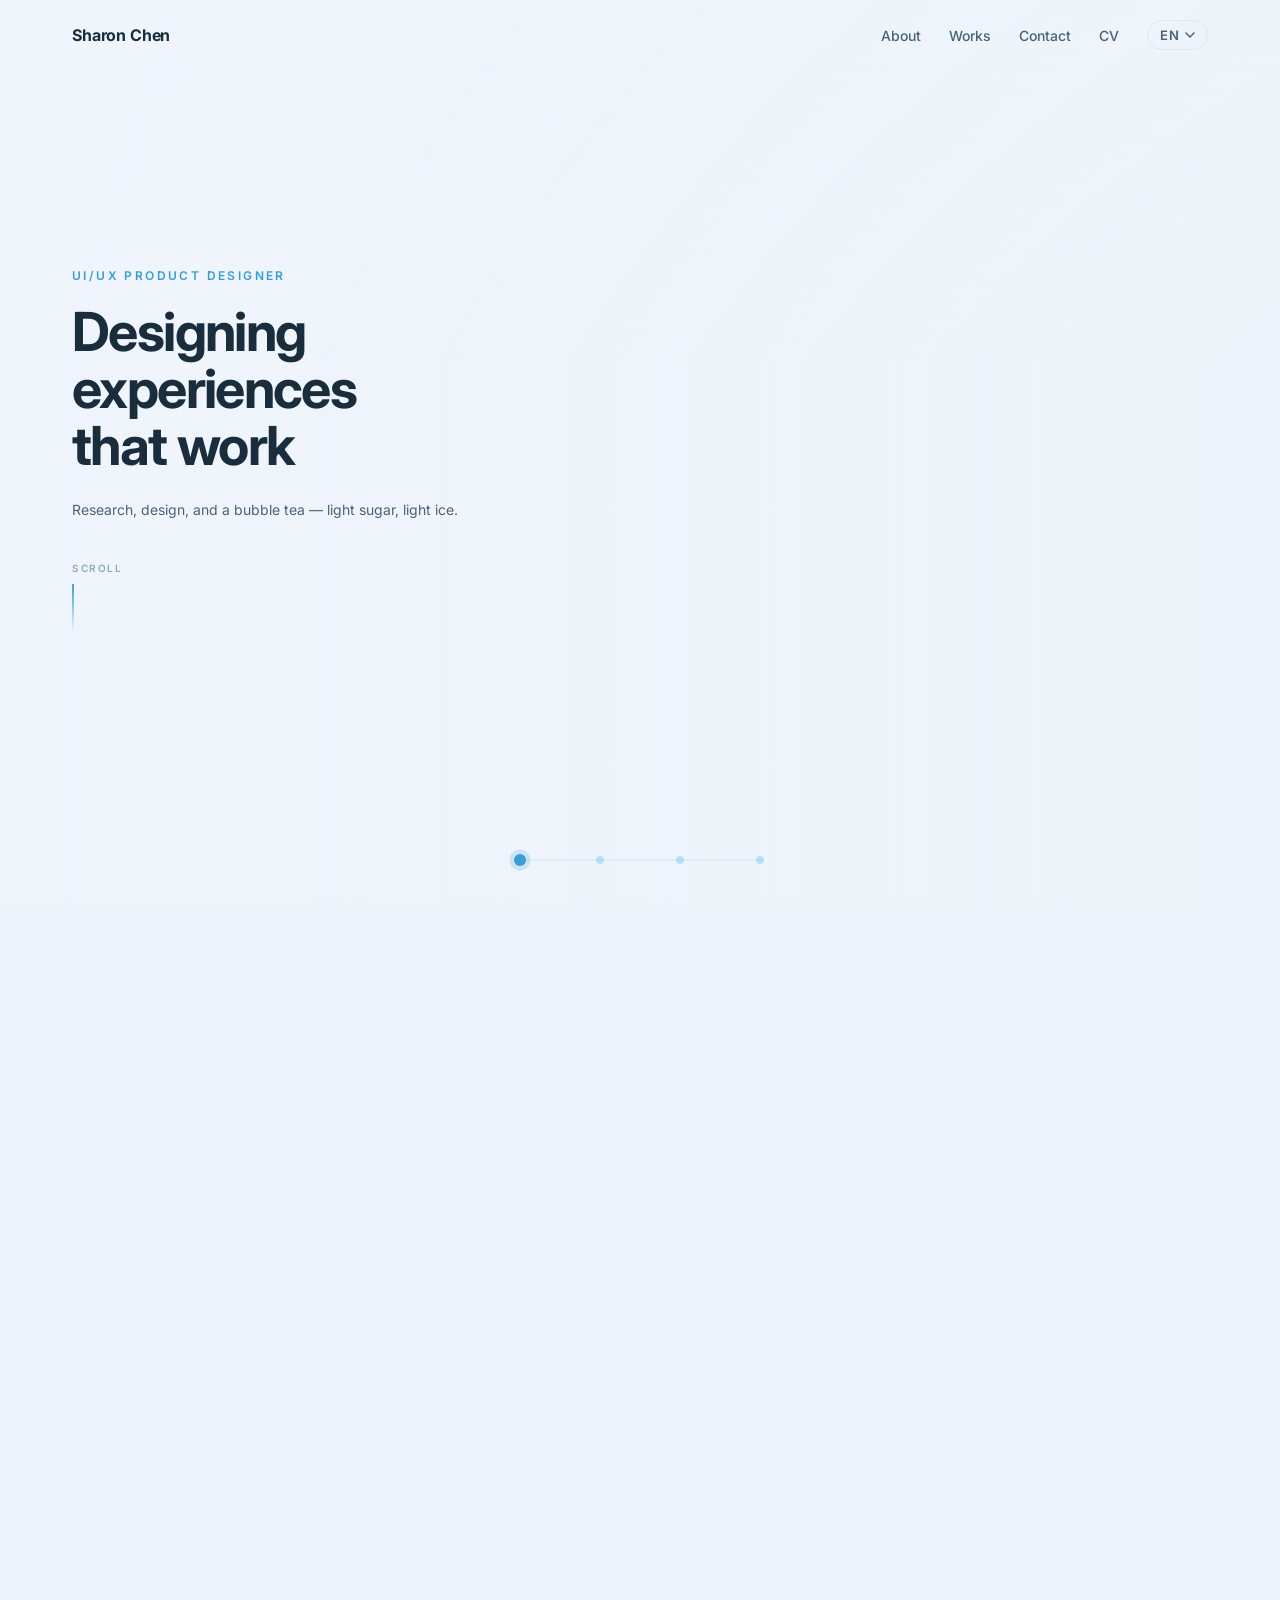
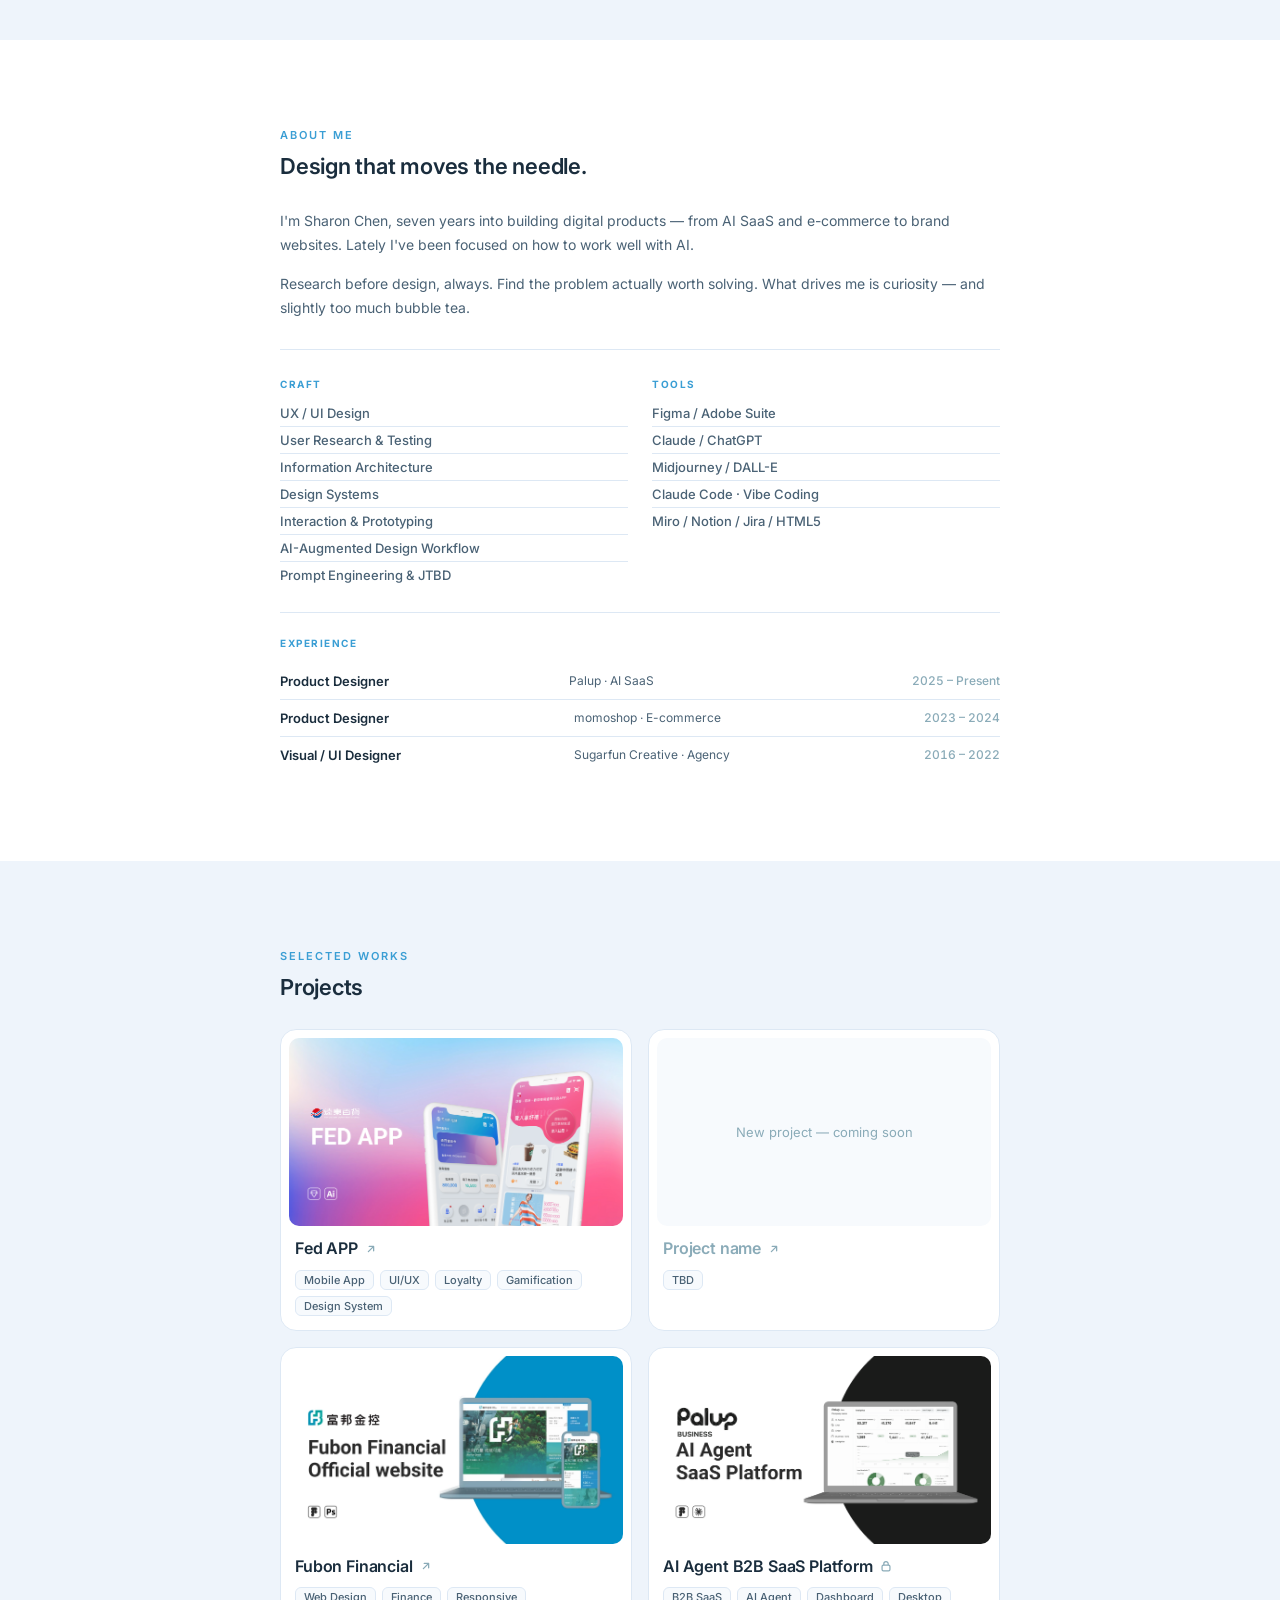
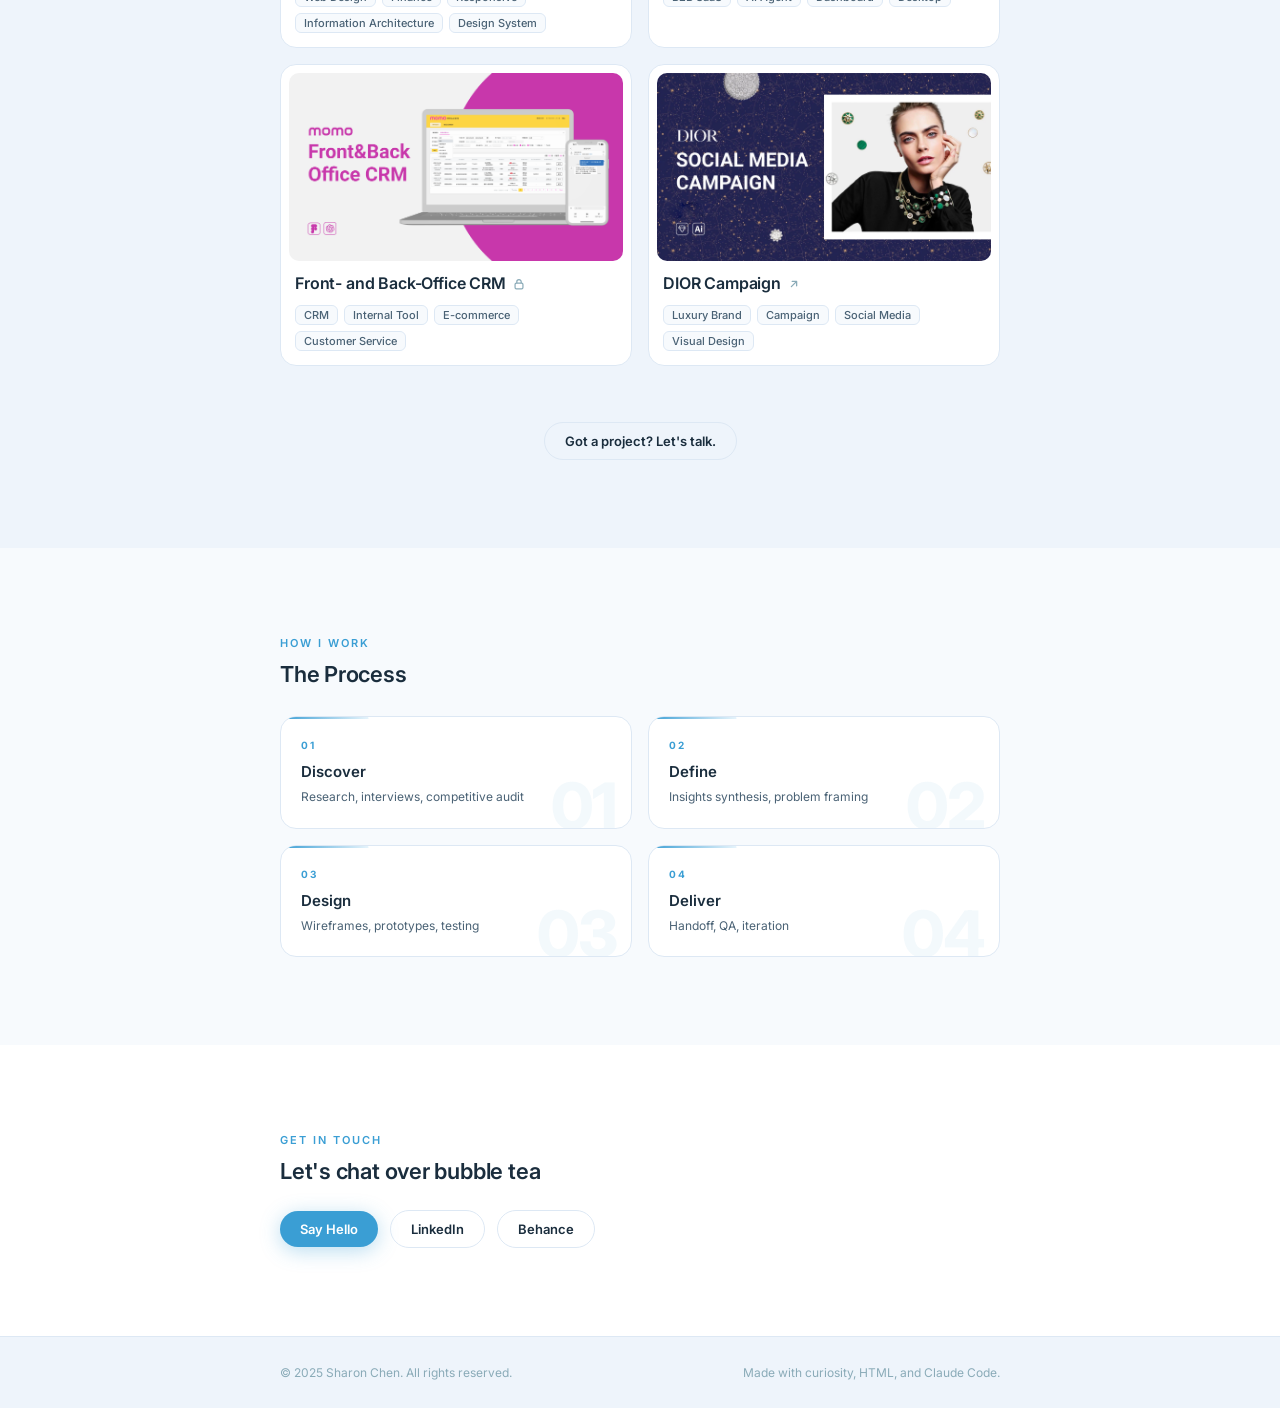
==== index.html @ 6d4a071f "Redesign trial: work cards with inset image, title arrow/lock icon, more tags Co-Authored-By: Claude" ====
<!DOCTYPE html>
<html lang="en">
<head>
  <meta charset="UTF-8" />
  <meta name="viewport" content="width=device-width, initial-scale=1.0" />
  <title>Sharon Chen — UI/UX Product Designer</title>
  <link rel="icon" href="assets/img/cube.ico" sizes="32x32" />
  <script src="assets/js/analytics.js"></script>
  <link rel="preconnect" href="https://fonts.googleapis.com" />
  <link rel="preconnect" href="https://fonts.gstatic.com" crossorigin />
  <link href="https://fonts.googleapis.com/css2?family=Inter:wght@300;400;500;600;700&display=swap" rel="stylesheet" />
  <link rel="stylesheet" href="assets/css/style.css" />
</head>
<body>

  <!-- NAV -->
  <nav class="nav" id="nav">
    <div class="nav__inner">
      <a href="#hero" class="nav__logo">Sharon Chen</a>
      <button class="nav__toggle" id="navToggle" type="button" aria-label="Menu" aria-expanded="false" aria-controls="navLinks">
        <span></span><span></span><span></span>
      </button>
      <ul class="nav__links" id="navLinks">
        <li><a href="#about" data-zh="關於">About</a></li>
        <li><a href="#works" data-zh="作品">Works</a></li>
        <li><a href="#contact" data-zh="聯絡">Contact</a></li>
        <li><a href="resume-sharonchen-en.pdf" data-href-zh="resume-sharonchen-ch.pdf" target="_blank" rel="noopener" data-zh="履歷">CV</a></li>
        <li class="lang-switch" id="langSwitch">
          <button class="lang-switch__btn" id="langBtn" type="button" aria-haspopup="listbox" aria-expanded="false" aria-label="Language">
            <span id="langCurrent">EN</span>
            <svg class="lang-switch__chev" width="10" height="6" viewBox="0 0 10 6" fill="none" aria-hidden="true"><path d="M1 1l4 4 4-4" stroke="currentColor" stroke-width="1.5" stroke-linecap="round" stroke-linejoin="round"/></svg>
          </button>
          <ul class="lang-switch__menu" id="langMenu" role="listbox" aria-label="Language">
            <li><button class="lang-switch__opt" type="button" data-lang="en" role="option">English</button></li>
            <li><button class="lang-switch__opt" type="button" data-lang="zh" role="option">中文</button></li>
          </ul>
        </li>
      </ul>
    </div>
  </nav>

  <!-- HERO SCROLL CONTAINER -->
  <div class="hero-scroll" id="hero">

    <!-- Sticky viewport -->
    <div class="hero-sticky">

      <!-- Video background -->
      <div class="hero__video-wrap">
        <video
          class="hero__video"
          id="heroVideo"
          src="hero-seedance.mp4"
          autoplay muted loop playsinline preload="auto"
        ></video>
        <div class="hero__overlay" id="heroOverlay"></div>
      </div>

      <!-- Chapter panels -->
      <div class="hero__chapters">

        <!-- Intro panel (before chapters) -->
        <div class="hero__panel hero__panel--intro" id="panelIntro">
          <p class="hero__eyebrow" data-zh="UI/UX 產品設計師">UI/UX Product Designer</p>
          <h1 class="hero__title" data-zh="打造<br/>真正有效的<br/>體驗">
            Designing<br/>experiences<br/>that work
          </h1>
          <p class="hero__sub" data-zh="研究、設計，以及來一杯珍奶微微。">Research, design, and a bubble tea — light sugar, light ice.</p>
          <div class="hero__scroll-hint">
            <span data-zh="捲動">Scroll</span>
            <div class="hero__scroll-line"></div>
          </div>
        </div>

        <!-- Chapter 01: Creativity -->
        <div class="hero__panel" id="panel01">
          <div class="chapter-badge">
            <span class="chapter-badge__num">01</span>
            <span class="chapter-badge__label" data-zh="創意發想">Creativity</span>
          </div>
          <h2 class="hero__chapter-title" data-zh="創意靈感<br/>來自<br/>生活的累積">Ideas<br/>grow from<br/>everyday life</h2>
          <p class="hero__chapter-sub" data-zh="最好的點子都藏在生活的小事裡。">The best ideas hide in everyday things.</p>
          <ul class="chapter-tags">
            <li data-zh="使用者研究">User Research</li>
            <li data-zh="概念發想">Ideation</li>
            <li data-zh="草圖構思">Concept Sketching</li>
          </ul>
        </div>

        <!-- Chapter 02: Data Analysis -->
        <div class="hero__panel" id="panel02">
          <div class="chapter-badge">
            <span class="chapter-badge__num">02</span>
            <span class="chapter-badge__label" data-zh="數據分析">Data Analysis</span>
          </div>
          <h2 class="hero__chapter-title" data-zh="用數據說話<br/>讓設計有策略">Let data<br/>shape<br/>strategy</h2>
          <p class="hero__chapter-sub" data-zh="數據不只是驗證，更是方向。">Data isn't just validation — it's direction.</p>
          <ul class="chapter-tags">
            <li data-zh="可用性測試">Usability Testing</li>
            <li data-zh="漏斗分析">Funnel Analysis</li>
            <li data-zh="A/B 測試">A/B Testing</li>
          </ul>
        </div>

        <!-- Chapter 03: Design Output -->
        <div class="hero__panel" id="panel03">
          <div class="chapter-badge">
            <span class="chapter-badge__num">03</span>
            <span class="chapter-badge__label" data-zh="設計產出">Design Output</span>
          </div>
          <h2 class="hero__chapter-title" data-zh="每個像素<br/>都有<br/>它的理由">Every pixel<br/>has a<br/>reason</h2>
          <p class="hero__chapter-sub" data-zh="魔鬼藏在細節裡，設計師 aka 鷹眼專家。">The devil's in the details. Designer, aka eagle-eye specialist.</p>
          <ul class="chapter-tags">
            <li data-zh="UI 設計">UI Design</li>
            <li data-zh="設計系統">Design Systems</li>
            <li data-zh="開發交付">Dev Handoff</li>
          </ul>
          <a href="#works" class="btn btn--primary hero__cta" data-zh="查看作品">View My Work</a>
        </div>

      </div>

      <!-- Right: progress indicator -->
      <nav class="chapter-nav" aria-label="Chapters">
        <!-- Row: track behind dots -->
        <div class="chapter-nav__row">
          <div class="chapter-nav__track">
            <div class="chapter-nav__fill" id="chapterFill"></div>
          </div>
          <ul class="chapter-nav__items">
            <li class="chapter-nav__item" data-chapter="0">
              <button class="chapter-nav__dot" aria-label="Intro"></button>
            </li>
            <li class="chapter-nav__item" data-chapter="1">
              <button class="chapter-nav__dot" aria-label="Creativity"></button>
              <span class="chapter-nav__label" data-zh="創意發想">Creativity</span>
            </li>
            <li class="chapter-nav__item" data-chapter="2">
              <button class="chapter-nav__dot" aria-label="Data Analysis"></button>
              <span class="chapter-nav__label" data-zh="數據分析">Data Analysis</span>
            </li>
            <li class="chapter-nav__item" data-chapter="3">
              <button class="chapter-nav__dot" aria-label="Design Output"></button>
              <span class="chapter-nav__label" data-zh="設計產出">Design Output</span>
            </li>
          </ul>
        </div>
      </nav>

      <!-- Scroll progress bar (top) -->
      <div class="hero__progress-bar" id="heroProgressBar"></div>

    </div><!-- /hero-sticky -->
  </div><!-- /hero-scroll -->

  <!-- ABOUT -->
  <section class="about section" id="about">
    <div class="container">
      <div class="about__grid">
        <div class="about__left">
          <p class="label" data-zh="關於我">About Me</p>
          <h2 class="section-title" data-zh="帶來實質改變的設計">Design that moves the needle.</h2>
        </div>
        <div class="about__right">
          <p class="about__bio" data-zh="嗨！我是 Sharon，七年的數位產品開發經驗。過去做過 AI SaaS、電商到品牌官網建置。最近專注於怎麼跟 AI 好好共事。">
            I'm Sharon Chen, seven years into building digital products — from AI SaaS and
            e-commerce to brand websites. Lately I've been focused on how to work well with AI.
          </p>
          <p class="about__bio" data-zh="永遠先做研究再做設計。找出真正值得解的問題。驅動我的是好奇心，還有喝有點多的手搖飲。">
            Research before design, always. Find the problem actually worth solving. What
            drives me is curiosity — and slightly too much bubble tea.
          </p>
          <div class="about__skills">
            <div class="skill-group">
              <p class="skill-group__title" data-zh="專業能力">Craft</p>
              <ul>
                <li data-zh="UX / UI 設計">UX / UI Design</li>
                <li data-zh="使用者研究與測試">User Research &amp; Testing</li>
                <li data-zh="資訊架構">Information Architecture</li>
                <li data-zh="設計系統">Design Systems</li>
                <li data-zh="互動與原型">Interaction &amp; Prototyping</li>
                <li data-zh="AI 輔助設計流程">AI-Augmented Design Workflow</li>
                <li data-zh="提示工程與 JTBD">Prompt Engineering &amp; JTBD</li>
              </ul>
            </div>
            <div class="skill-group">
              <p class="skill-group__title" data-zh="工具">Tools</p>
              <ul>
                <li>Figma / Adobe Suite</li>
                <li>Claude / ChatGPT</li>
                <li>Midjourney / DALL-E</li>
                <li>Claude Code · Vibe Coding</li>
                <li>Miro / Notion / Jira / HTML5</li>
              </ul>
            </div>
          </div>
          <div class="about__experience">
            <p class="skill-group__title" data-zh="工作經歷">Experience</p>
            <ul class="about__exp-list">
              <li>
                <span class="exp__role" data-zh="Product Designer">Product Designer</span>
                <span class="exp__company">Palup · AI SaaS</span>
                <span class="exp__year" data-zh="2025 – 至今">2025 – Present</span>
              </li>
              <li>
                <span class="exp__role" data-zh="Product Designer">Product Designer</span>
                <span class="exp__company" data-zh="momoshop · 電商">momoshop · E-commerce</span>
                <span class="exp__year">2023 – 2024</span>
              </li>
              <li>
                <span class="exp__role" data-zh="視覺 / UI 設計師">Visual / UI Designer</span>
                <span class="exp__company" data-zh="Sugarfun Creative · 代理商">Sugarfun Creative · Agency</span>
                <span class="exp__year">2016 – 2022</span>
              </li>
            </ul>
          </div>
        </div>
      </div>
    </div>
  </section>

  <!-- WORKS -->
  <section class="works section" id="works">
    <div class="container">
      <div class="works__header">
        <p class="label" data-zh="精選作品">Selected Works</p>
        <h2 class="section-title" data-zh="作品">Projects</h2>
      </div>

      <div class="works__grid">

        <!-- Case 1: Fed APP -->
        <article class="work-card work-card--featured" data-index="01">
          <a href="works/fed-app.html" class="work-card__img-wrap" style="view-transition-name: case-hero; display: block;">
            <img class="work-card__img" src="assets/img/fed-app/fed-1.webp" alt="Fed APP case study cover" loading="lazy" />
          </a>
          <div class="work-card__body">
            <div class="work-card__head">
              <h3 class="work-card__title">Fed APP</h3>
              <svg class="work-card__arrow" viewBox="0 0 16 16" aria-hidden="true"><path d="M5 11 11 5M6 5h5v5" fill="none" stroke="currentColor" stroke-width="1.5" stroke-linecap="round" stroke-linejoin="round"/></svg>
            </div>
            <div class="work-card__meta">
              <span class="tag" data-zh="行動 App">Mobile App</span>
              <span class="tag">UI/UX</span>
              <span class="tag" data-zh="會員集點">Loyalty</span>
              <span class="tag" data-zh="遊戲化">Gamification</span>
              <span class="tag" data-zh="設計系統">Design System</span>
            </div>
          </div>
        </article>

        <!-- Case 1b: NEW PROJECT (placeholder — content to come) -->
        <article class="work-card work-card--placeholder" data-index="02">
          <div class="work-card__img-wrap"><span data-zh="新專案（待補）">New project — coming soon</span></div>
          <div class="work-card__body">
            <div class="work-card__head">
              <h3 class="work-card__title" data-zh="專案名稱">Project name</h3>
              <svg class="work-card__arrow" viewBox="0 0 16 16" aria-hidden="true"><path d="M5 11 11 5M6 5h5v5" fill="none" stroke="currentColor" stroke-width="1.5" stroke-linecap="round" stroke-linejoin="round"/></svg>
            </div>
            <div class="work-card__meta">
              <span class="tag">TBD</span>
            </div>
          </div>
        </article>

        <!-- Case 2: Fubon Financial -->
        <article class="work-card" data-index="02">
          <a href="works/fubon.html" class="work-card__img-wrap" style="display:block;">
            <img class="work-card__img" src="assets/img/fubon/fubon-1.webp" alt="Fubon Financial website redesign cover" loading="lazy" />
          </a>
          <div class="work-card__body">
            <div class="work-card__head">
              <h3 class="work-card__title">Fubon Financial</h3>
              <svg class="work-card__arrow" viewBox="0 0 16 16" aria-hidden="true"><path d="M5 11 11 5M6 5h5v5" fill="none" stroke="currentColor" stroke-width="1.5" stroke-linecap="round" stroke-linejoin="round"/></svg>
            </div>
            <div class="work-card__meta">
              <span class="tag" data-zh="網頁設計">Web Design</span>
              <span class="tag" data-zh="金融">Finance</span>
              <span class="tag" data-zh="響應式">Responsive</span>
              <span class="tag" data-zh="資訊架構">Information Architecture</span>
              <span class="tag" data-zh="設計系統">Design System</span>
            </div>
          </div>
        </article>

        <!-- Case 3: AI Agent B2B SaaS (protected page) -->
        <article class="work-card work-card--locked" data-index="05">
          <a href="works/backend.html" class="work-card__img-wrap" style="display:block;">
            <img class="work-card__img" src="assets/img/backend/000.png" alt="AI Agent B2B SaaS platform cover" loading="lazy" />
          </a>
          <div class="work-card__body">
            <div class="work-card__head">
              <h3 class="work-card__title" data-zh="AI Agent B2B SaaS 平台">AI Agent B2B SaaS Platform</h3>
              <svg class="work-card__arrow work-card__arrow--lock" viewBox="0 0 16 16" aria-hidden="true"><rect x="3.5" y="7" width="9" height="6.5" rx="1.5" fill="none" stroke="currentColor" stroke-width="1.4"/><path d="M5.5 7V5.5a2.5 2.5 0 0 1 5 0V7" fill="none" stroke="currentColor" stroke-width="1.4"/></svg>
            </div>
            <div class="work-card__meta">
              <span class="tag">B2B SaaS</span>
              <span class="tag">AI Agent</span>
              <span class="tag" data-zh="後台">Dashboard</span>
              <span class="tag" data-zh="桌面版">Desktop</span>
            </div>
          </div>
        </article>

        <!-- Case 4: momo (protected page) — takes UNIQLO's slot -->
        <article class="work-card work-card--locked" data-index="03">
          <a href="works/momo.html" class="work-card__img-wrap" style="display:block;">
            <img class="work-card__img" src="assets/img/momo/0.png" alt="momo 問問 — Front- and Back-Office CRM cover" loading="lazy" />
          </a>
          <div class="work-card__body">
            <div class="work-card__head">
              <h3 class="work-card__title" data-zh="momo 問問 前後台CRM系統">Front- and Back-Office CRM</h3>
              <svg class="work-card__arrow work-card__arrow--lock" viewBox="0 0 16 16" aria-hidden="true"><rect x="3.5" y="7" width="9" height="6.5" rx="1.5" fill="none" stroke="currentColor" stroke-width="1.4"/><path d="M5.5 7V5.5a2.5 2.5 0 0 1 5 0V7" fill="none" stroke="currentColor" stroke-width="1.4"/></svg>
            </div>
            <div class="work-card__meta">
              <span class="tag">CRM</span>
              <span class="tag" data-zh="後台系統">Internal Tool</span>
              <span class="tag" data-zh="電商">E-commerce</span>
              <span class="tag" data-zh="客服">Customer Service</span>
            </div>
          </div>
        </article>

        <!-- Case 4: UNIQLO — hidden (replaced by momo); restore by removing these comment markers -->
        <!--
        <article class="work-card" data-index="03">
          <a href="works/uniqlo.html" class="work-card__img-wrap" style="display:block;">
            <img class="work-card__img" src="assets/img/uniqlo/uniqlo-1.webp" alt="UNIQLO social media campaign cover" loading="lazy" />
          </a>
          <div class="work-card__body">
            <div class="work-card__meta">
              <span class="tag" data-zh="行銷企劃">Campaign</span>
              <span class="tag" data-zh="視覺設計">Visual Design</span>
            </div>
            <h3 class="work-card__title">UNIQLO Campaign</h3>
          </div>
        </article>
        -->

        <!-- Case 4: DIOR -->
        <article class="work-card" data-index="04">
          <a href="works/dior.html" class="work-card__img-wrap" style="display:block;">
            <img class="work-card__img" src="assets/img/dior/dior-1.webp" alt="DIOR social media campaign cover" loading="lazy" />
          </a>
          <div class="work-card__body">
            <div class="work-card__head">
              <h3 class="work-card__title">DIOR Campaign</h3>
              <svg class="work-card__arrow" viewBox="0 0 16 16" aria-hidden="true"><path d="M5 11 11 5M6 5h5v5" fill="none" stroke="currentColor" stroke-width="1.5" stroke-linecap="round" stroke-linejoin="round"/></svg>
            </div>
            <div class="work-card__meta">
              <span class="tag" data-zh="精品品牌">Luxury Brand</span>
              <span class="tag" data-zh="行銷企劃">Campaign</span>
              <span class="tag" data-zh="社群">Social Media</span>
              <span class="tag" data-zh="視覺設計">Visual Design</span>
            </div>
          </div>
        </article>

      </div>

      <div class="works__footer">
        <a href="#contact" class="btn btn--ghost" data-zh="有專案？聊聊吧。">Got a project? Let's talk.</a>
      </div>
    </div>
  </section>

  <!-- PROCESS STRIP -->
  <section class="process section">
    <div class="container">
      <div class="process__header">
        <p class="label" data-zh="我的工作方式">How I Work</p>
        <h2 class="section-title" data-zh="設計流程">The Process</h2>
      </div>
      <div class="process__inner">
        <div class="process__step" data-index="01">
          <span class="process__num">01</span>
          <h4 data-zh="探索">Discover</h4>
          <p data-zh="研究、訪談、競品分析">Research, interviews, competitive audit</p>
        </div>
        <div class="process__connector"><span></span></div>
        <div class="process__step" data-index="02">
          <span class="process__num">02</span>
          <h4 data-zh="定義">Define</h4>
          <p data-zh="洞察整合、問題界定">Insights synthesis, problem framing</p>
        </div>
        <div class="process__connector"><span></span></div>
        <div class="process__step" data-index="03">
          <span class="process__num">03</span>
          <h4 data-zh="設計">Design</h4>
          <p data-zh="線框稿、原型、測試">Wireframes, prototypes, testing</p>
        </div>
        <div class="process__connector"><span></span></div>
        <div class="process__step" data-index="04">
          <span class="process__num">04</span>
          <h4 data-zh="交付">Deliver</h4>
          <p data-zh="交付、驗收、迭代">Handoff, QA, iteration</p>
        </div>
      </div>
    </div>
  </section>

  <!-- CONTACT -->
  <section class="contact section" id="contact">
    <div class="container">
      <div class="contact__inner">
        <p class="label" data-zh="聯絡我">Get In Touch</p>
        <h2 class="section-title contact__title" data-zh="來個 bubble tea chat 吧">Let's chat over bubble tea</h2>
        <div class="contact__links">
          <a href="mailto:howluoeyes@gmail.com" class="btn btn--primary" data-zh="打聲招呼">Say Hello</a>
          <a href="https://linkedin.com/in/sharon-YCH" class="btn btn--ghost" target="_blank" rel="noopener">LinkedIn</a>
          <a href="https://www.behance.net/howluoeyesd200" class="btn btn--ghost" target="_blank" rel="noopener">Behance</a>
        </div>
      </div>
    </div>
  </section>

  <!-- FOOTER -->
  <footer class="footer">
    <div class="container">
      <p class="footer__copy" data-zh="© 2025 Sharon Chen. 版權所有。">© 2025 Sharon Chen. All rights reserved.</p>
      <p class="footer__craft" data-zh="用好奇心、HTML 和 Claude Code 寫成。">Made with curiosity, HTML, and Claude Code.</p>
    </div>
  </footer>

  <script src="assets/js/main.js"></script>
  <script src="assets/js/i18n.js"></script>
</body>
</html>
---- assets/css/style.css ----
/* ============================
   VIEW TRANSITIONS
   ============================ */
@view-transition {
  navigation: auto;
}

/* Root: new page slides up, old fades out */
::view-transition-old(root) {
  animation: 380ms cubic-bezier(0.22, 1, 0.36, 1) both vt-out;
}
::view-transition-new(root) {
  animation: 380ms cubic-bezier(0.22, 1, 0.36, 1) both vt-in;
}

@keyframes vt-out {
  to { opacity: 0; transform: translateY(-16px) scale(0.99); }
}
@keyframes vt-in {
  from { opacity: 0; transform: translateY(24px); }
}

/* Shared hero element: smooth morph */
::view-transition-old(case-hero),
::view-transition-new(case-hero) {
  animation-duration: 500ms;
  animation-timing-function: cubic-bezier(0.22, 1, 0.36, 1);
}

/* ============================
   TOKENS
   ============================ */
:root {
  --page-max: 784px; /* 720px content + 32px gutters (compact scale trial) */
  --bg:        #eef4fb;
  --bg-alt:    #f7fafd;
  --surface:   #ffffff;
  --blue-light: #c8dff5;
  --blue:      #5ab4e8;
  --blue-mid:  #3a9ed4;
  --blue-dark: #1a6fa0;
  --text:      #1a2d3d;
  --text-mid:  #4a6275;
  --text-soft: #8aabb8;
  --border:    #dde8f4;

  --font-sans: 'Inter', sans-serif;
  --font-display: 'Inter', sans-serif;

  --radius-sm: 8px;
  --radius-md: 16px;
  --radius-lg: 24px;

  --ease: cubic-bezier(0.22, 1, 0.36, 1);
  --transition: 0.5s var(--ease);
}

/* ============================
   RESET
   ============================ */
*, *::before, *::after { box-sizing: border-box; margin: 0; padding: 0; }
html { scroll-behavior: smooth; }
body {
  font-family: var(--font-sans);
  background: var(--bg);
  color: var(--text);
  overflow-x: hidden;
  -webkit-font-smoothing: antialiased;
}
a { text-decoration: none; color: inherit; }
ul { list-style: none; }
img, video { display: block; max-width: 100%; }

/* ============================
   UTILITIES
   ============================ */
.container {
  max-width: var(--page-max);
  margin: 0 auto;
  padding: 0 32px;
}

.section { padding: 120px 0; }

.label {
  font-family: var(--font-sans);
  font-size: 12px;
  font-weight: 600;
  letter-spacing: 0.18em;
  text-transform: uppercase;
  color: var(--blue-mid);
  margin-bottom: 16px;
}

.section-title {
  font-family: var(--font-display);
  font-size: clamp(36px, 5vw, 60px);
  font-weight: 700;
  line-height: 1.05;
  letter-spacing: -0.02em;
  color: var(--text);
}

.tag {
  display: inline-block;
  font-size: 11px;
  font-weight: 600;
  letter-spacing: 0.1em;
  text-transform: uppercase;
  color: var(--blue-mid);
  background: var(--blue-light);
  padding: 4px 10px;
  border-radius: 100px;
}

/* ============================
   BUTTONS
   ============================ */
.btn {
  display: inline-flex;
  align-items: center;
  gap: 8px;
  font-family: var(--font-sans);
  font-size: 14px;
  font-weight: 600;
  border-radius: 100px;
  padding: 14px 28px;
  transition: all 0.25s var(--ease);
  cursor: pointer;
  border: none;
}

.btn--primary {
  background: var(--blue-mid);
  color: #fff;
  box-shadow: 0 4px 20px rgba(58, 158, 212, 0.35);
}
.btn--primary:hover {
  background: var(--blue-dark);
  box-shadow: 0 6px 28px rgba(58, 158, 212, 0.45);
  transform: translateY(-2px);
}

.btn--ghost {
  background: transparent;
  color: var(--text);
  border: 1.5px solid var(--border);
}
.btn--ghost:hover {
  border-color: var(--blue-mid);
  color: var(--blue-mid);
  transform: translateY(-2px);
}

/* ============================
   NAV
   ============================ */
.nav {
  position: fixed;
  top: 0; left: 0; right: 0;
  z-index: 100;
  padding: 20px 0;
  transition: background 0.4s var(--ease), box-shadow 0.4s var(--ease), padding 0.4s var(--ease);
}

.nav.scrolled {
  background: rgba(238, 244, 251, 0.85);
  backdrop-filter: blur(20px);
  -webkit-backdrop-filter: blur(20px);
  box-shadow: 0 1px 0 var(--border);
  padding: 14px 0;
}

.nav__inner {
  max-width: var(--page-max);
  margin: 0 auto;
  padding: 0 32px;
  display: flex;
  align-items: center;
  justify-content: space-between;
}

.nav__logo {
  font-family: var(--font-display);
  font-size: 16px;
  font-weight: 700;
  color: var(--text);
  letter-spacing: -0.01em;
  white-space: nowrap;
  flex-shrink: 0;
  transition: color 0.2s;
}
.nav__logo:hover { color: var(--blue-mid); }

.nav__links {
  display: flex;
  align-items: center;
  gap: 28px;
}

.nav__links a {
  font-size: 14px;
  font-weight: 500;
  color: var(--text-mid);
  transition: color 0.2s;
  white-space: nowrap;
}
.nav__links a:not(.btn--cv):hover { color: var(--blue-mid); }

.btn--cv {
  font-size: 13px;
  font-weight: 600;
  padding: 8px 18px;
  background: transparent;
  color: var(--blue-mid);
  border: 1.5px solid var(--blue-mid);
  border-radius: 100px;
  transition: background 0.25s var(--ease), color 0.25s var(--ease), transform 0.25s var(--ease), box-shadow 0.25s var(--ease);
  cursor: pointer;
}
.btn--cv:hover {
  background: var(--blue-mid);
  color: #fff;
  transform: translateY(-1px);
  box-shadow: 0 4px 16px rgba(58, 158, 212, 0.3);
}

/* Mobile nav toggle (hamburger) — hidden on desktop, shown in mobile query */
.nav__toggle {
  display: none;
  flex-direction: column;
  justify-content: center;
  gap: 5px;
  width: 40px;
  height: 40px;
  padding: 0;
  background: transparent;
  border: none;
  cursor: pointer;
}
.nav__toggle span {
  display: block;
  width: 22px;
  height: 2px;
  margin: 0 auto;
  background: var(--text);
  border-radius: 2px;
  transition: transform 0.25s var(--ease), opacity 0.2s var(--ease);
}
.nav--open .nav__toggle span:nth-child(1) { transform: translateY(7px) rotate(45deg); }
.nav--open .nav__toggle span:nth-child(2) { opacity: 0; }
.nav--open .nav__toggle span:nth-child(3) { transform: translateY(-7px) rotate(-45deg); }

/* Language switcher */
.lang-switch {
  position: relative;
}
.lang-switch__btn {
  display: inline-flex;
  align-items: center;
  gap: 6px;
  font-family: inherit;
  font-size: 13px;
  font-weight: 600;
  letter-spacing: 0.02em;
  color: var(--text-mid);
  background: transparent;
  border: 1.5px solid var(--border);
  border-radius: 100px;
  padding: 6px 12px;
  cursor: pointer;
  transition: color 0.2s, border-color 0.2s;
}
.lang-switch__btn:hover {
  color: var(--blue-mid);
  border-color: var(--blue-mid);
}
.lang-switch__chev {
  transition: transform 0.25s var(--ease);
}
.lang-switch.is-open .lang-switch__chev {
  transform: rotate(180deg);
}
.lang-switch__menu {
  position: absolute;
  top: calc(100% + 8px);
  right: 0;
  min-width: 120px;
  background: var(--surface);
  border: 1px solid var(--border);
  border-radius: 12px;
  box-shadow: 0 10px 30px rgba(30, 60, 90, 0.12);
  padding: 6px;
  display: flex;
  flex-direction: column;
  gap: 2px;
  opacity: 0;
  visibility: hidden;
  transform: translateY(-6px);
  transition: opacity 0.2s var(--ease), transform 0.2s var(--ease), visibility 0.2s;
  z-index: 200;
}
.lang-switch.is-open .lang-switch__menu {
  opacity: 1;
  visibility: visible;
  transform: translateY(0);
}
.lang-switch__opt {
  display: block;
  width: 100%;
  text-align: left;
  font-family: inherit;
  font-size: 14px;
  font-weight: 500;
  color: var(--text-mid);
  background: transparent;
  border: none;
  border-radius: 8px;
  padding: 8px 12px;
  cursor: pointer;
  transition: background 0.15s, color 0.15s;
}
.lang-switch__opt:hover {
  background: var(--bg-alt, #f0f5fb);
  color: var(--blue-mid);
}
.lang-switch__opt[aria-selected="true"] {
  color: var(--blue-mid);
  font-weight: 600;
}

/* ============================
   HERO — SCROLL STORYTELLING
   ============================ */

/* Tall scroll container — creates the scroll distance */
.hero-scroll {
  position: relative;
  height: 360vh;
}

/* Sticky viewport — stays pinned while user scrolls */
.hero-sticky {
  position: sticky;
  top: 0;
  height: 100vh;
  overflow: hidden;
}

/* Video */
.hero__video-wrap {
  position: absolute;
  inset: 0;
  overflow: hidden;
}

.hero__video {
  width: 100%;
  height: 100%;
  object-fit: cover;
  transform-origin: center center;
  transform: scale(1.05) translate(0, 0);
  transition: transform 0.75s cubic-bezier(0.4, 0, 0.2, 1),
              object-position 0.75s cubic-bezier(0.4, 0, 0.2, 1);
  will-change: transform;
  filter: contrast(1.08) saturate(1.05);
}

/* Zoom states */
.hero__video[data-chapter="1"] {
  /* crystal jar sits low in the frame; shift content up (negative Y) to centre the glowing crystals */
  transform: scale(1.8) translate(14%, -3%);
  object-position: 5% 28%;
}
.hero__video[data-chapter="2"] {
  /* data-chart machine sits low; shift up (negative Y) to centre the chart screen */
  transform: scale(1.8) translate(6%, -12%);
}
.hero__video[data-chapter="3"] {
  /* scale must be ≥ 1/(1-2*|tx|): at translate -20%, scale 1.7 keeps the right edge covered */
  transform: scale(1.7) translate(-20%, 1%);
  object-position: 100% 15%;
}

.hero__overlay {
  position: absolute;
  inset: 0;
  /* Default/Intro: from left */
  background:
    linear-gradient(to right, rgba(240,245,252,0.88) 0%, rgba(240,245,252,0.45) 50%, transparent 100%),
    linear-gradient(to bottom, rgba(240,245,252,0.30) 0%, transparent 40%);
  transition: background 0.8s var(--ease);
}

/* Ch01: text on RIGHT → overlay from right */
.hero__overlay[data-chapter="1"] {
  background:
    linear-gradient(to left, rgba(240,245,252,0.88) 0%, rgba(240,245,252,0.45) 50%, transparent 100%),
    linear-gradient(to bottom, rgba(240,245,252,0.30) 0%, transparent 40%);
}

/* Ch02: text on LEFT */
.hero__overlay[data-chapter="2"] {
  background:
    linear-gradient(to right, rgba(240,245,252,0.88) 0%, rgba(240,245,252,0.45) 50%, transparent 100%),
    linear-gradient(to bottom, rgba(240,245,252,0.30) 0%, transparent 40%);
}

/* Ch03: text on LEFT */
.hero__overlay[data-chapter="3"] {
  background:
    linear-gradient(to right, rgba(240,245,252,0.88) 0%, rgba(240,245,252,0.45) 50%, transparent 100%),
    linear-gradient(to bottom, rgba(240,245,252,0.30) 0%, transparent 40%);
}

/* All chapter panels sit on top */
.hero__chapters {
  position: absolute;
  inset: 0;
  padding-top: 80px;
  pointer-events: none;
}

.hero__panel {
  position: absolute;
  top: 50%;
  max-width: 480px;
  opacity: 0;
  will-change: opacity, transform;
  pointer-events: none;
  /* Default: left side */
  left: 72px;
  right: auto;
}

/* Chapter 01: text on RIGHT (flask is on left) */
#panel01 {
  left: auto;
  right: 72px;
  text-align: left;
}

/* Intro panel */
.hero__panel--intro .hero__eyebrow {
  font-size: 12px;
  font-weight: 600;
  letter-spacing: 0.2em;
  text-transform: uppercase;
  color: var(--blue-mid);
  margin-bottom: 20px;
  display: block;
}

.hero__title {
  font-family: var(--font-display);
  font-size: clamp(52px, 7vw, 88px);
  font-weight: 700;
  line-height: 1.0;
  letter-spacing: -0.03em;
  color: var(--text);
  margin-bottom: 24px;
}

.hero__sub {
  font-size: 16px;
  font-weight: 400;
  line-height: 1.7;
  color: var(--text-mid);
  margin-bottom: 0;
}

.hero__scroll-hint {
  display: flex;
  flex-direction: column;
  align-items: flex-start;
  gap: 10px;
  margin-top: 40px;
}

.hero__scroll-hint span {
  font-size: 10px;
  font-weight: 600;
  letter-spacing: 0.15em;
  text-transform: uppercase;
  color: var(--text-soft);
}

.hero__scroll-line {
  width: 1.5px;
  height: 48px;
  background: linear-gradient(to bottom, var(--blue-mid), transparent);
  animation: scrollPulse 2s ease-in-out infinite;
}

/* Chapter badge */
.chapter-badge {
  display: inline-flex;
  align-items: center;
  gap: 10px;
  padding: 6px 16px 6px 10px;
  background: rgba(255,255,255,0.72);
  border: 1.5px solid var(--border);
  border-radius: 100px;
  backdrop-filter: blur(12px);
  margin-bottom: 28px;
}

.chapter-badge__num {
  font-family: var(--font-display);
  font-size: 10px;
  font-weight: 800;
  letter-spacing: 0.1em;
  color: #fff;
  background: var(--blue-mid);
  width: 22px;
  height: 22px;
  border-radius: 50%;
  display: flex;
  align-items: center;
  justify-content: center;
}

.chapter-badge__label {
  font-size: 12px;
  font-weight: 600;
  letter-spacing: 0.1em;
  text-transform: uppercase;
  color: var(--blue-mid);
}

/* Chapter title */
.hero__chapter-title {
  font-family: var(--font-display);
  font-size: clamp(40px, 5.5vw, 72px);
  font-weight: 700;
  line-height: 1.02;
  letter-spacing: -0.03em;
  color: var(--text);
  margin-bottom: 24px;
}

/* Chapter sub */
.hero__chapter-sub {
  font-size: 15px;
  font-weight: 400;
  line-height: 1.75;
  color: var(--text-mid);
  max-width: 400px;
  margin-bottom: 28px;
}

/* Chapter tags */
.chapter-tags {
  display: flex;
  gap: 8px;
  flex-wrap: wrap;
  margin-bottom: 36px;
}

.chapter-tags li {
  font-size: 12px;
  font-weight: 600;
  letter-spacing: 0.08em;
  color: var(--blue-dark);
  background: rgba(200,225,245,0.38);
  border: 1.5px solid rgba(58,158,212,0.55);
  padding: 5px 14px;
  border-radius: 100px;
  backdrop-filter: blur(6px);
}

.hero__cta {
  margin-top: 8px;
}

/* ============================
   CHAPTER NAV (right side)
   ============================ */
.chapter-nav {
  position: absolute;
  bottom: 36px;
  left: 50%;
  transform: translateX(-50%);
  display: flex;
  flex-direction: column;
  align-items: center;
  gap: 10px;
  z-index: 10;
}

/* Wrapper: track + dots stacked */
.chapter-nav__row {
  position: relative;
  display: flex;
  align-items: center;
}

/* Track: absolutely centered over the dots row */
.chapter-nav__track {
  position: absolute;
  top: 50%;
  left: 0;
  right: 0;
  height: 1px;
  transform: translateY(-50%);
  background: rgba(90,180,232,0.25);
  border-radius: 1px;
  overflow: hidden;
  pointer-events: none;
}

.chapter-nav__fill {
  position: absolute;
  top: 0;
  left: 0;
  height: 100%;
  width: 0%;
  background: var(--blue-mid);
  border-radius: 1px;
  transition: width 0.3s var(--ease);
}

/* Dots row */
.chapter-nav__items {
  display: flex;
  flex-direction: row;
  align-items: center;
  gap: 72px;
  position: relative;
}

.chapter-nav__item {
  position: relative;
  display: flex;
  align-items: center;
  justify-content: center;
}

.chapter-nav__dot {
  width: 8px;
  height: 8px;
  border-radius: 50%;
  background: rgba(90,180,232,0.35);
  border: none;
  cursor: pointer;
  padding: 0;
  transition: all 0.3s var(--ease);
  flex-shrink: 0;
  position: relative;
  z-index: 1;
}
.chapter-nav__dot:hover {
  background: rgba(90,180,232,0.65);
  transform: scale(1.3);
}

.chapter-nav__item.is-active .chapter-nav__dot {
  background: var(--blue-mid);
  transform: scale(1.5);
  box-shadow: 0 0 0 3px rgba(58,158,212,0.2);
}

/* Label floats below dot — absolute so it doesn't affect item height */
.chapter-nav__label {
  position: absolute;
  top: calc(100% + 10px);
  left: 50%;
  transform: translateX(-50%) translateY(3px);
  font-size: 10px;
  font-weight: 600;
  letter-spacing: 0.08em;
  text-transform: uppercase;
  color: var(--text-soft);
  white-space: nowrap;
  opacity: 0;
  transition: opacity 0.3s, transform 0.3s, color 0.3s;
  pointer-events: none;
}

.chapter-nav__item.is-active .chapter-nav__label {
  opacity: 1;
  transform: translateX(-50%) translateY(0);
  color: var(--blue-mid);
}

/* Top progress bar */
.hero__progress-bar {
  position: absolute;
  top: 0;
  left: 0;
  height: 2px;
  width: 0%;
  background: linear-gradient(to right, var(--blue), var(--blue-mid));
  z-index: 20;
  transition: width 0.1s linear;
}

/* ============================
   ABOUT
   ============================ */
.about {
  background: var(--surface);
}

.about__grid {
  display: grid;
  grid-template-columns: 1fr 1.4fr;
  gap: 80px;
  align-items: start;
}

.about__bio {
  font-size: 16px;
  line-height: 1.8;
  color: var(--text-mid);
  margin-bottom: 20px;
}

.about__skills {
  display: grid;
  grid-template-columns: 1fr 1fr;
  gap: 32px;
  margin-top: 40px;
  padding-top: 40px;
  border-top: 1.5px solid var(--border);
}

.skill-group__title {
  font-size: 11px;
  font-weight: 700;
  letter-spacing: 0.15em;
  text-transform: uppercase;
  color: var(--blue-mid);
  margin-bottom: 14px;
}

.skill-group ul li {
  font-size: 14px;
  font-weight: 500;
  color: var(--text-mid);
  padding: 6px 0;
  border-bottom: 1px solid var(--border);
}
.skill-group ul li:last-child { border-bottom: none; }

.about__experience {
  margin-top: 32px;
  padding-top: 32px;
  border-top: 1.5px solid var(--border);
}

.about__exp-list {
  margin-top: 14px;
  display: flex;
  flex-direction: column;
  gap: 0;
}

.about__exp-list li {
  display: grid;
  grid-template-columns: 1fr 1.2fr auto;
  align-items: center;
  gap: 16px;
  padding: 12px 0;
  border-bottom: 1px solid var(--border);
}
.about__exp-list li:last-child { border-bottom: none; }

.exp__role {
  font-size: 14px;
  font-weight: 600;
  color: var(--text);
}

.exp__company {
  font-size: 13px;
  font-weight: 400;
  color: var(--text-mid);
}

.exp__year {
  font-size: 12px;
  font-weight: 500;
  color: var(--text-soft);
  white-space: nowrap;
  font-variant-numeric: tabular-nums;
}

/* ============================
   WORKS
   ============================ */
.works {
  background: var(--bg);
}

.works__header {
  margin-bottom: 48px;
}

.works__grid {
  display: grid;
  grid-template-columns: 1fr 1fr;
  gap: 24px;
}

.work-card {
  background: var(--surface);
  border-radius: var(--radius-lg);
  overflow: hidden;
  border: 1.5px solid var(--border);
  transition: transform 0.4s var(--ease), box-shadow 0.4s var(--ease), border-color 0.3s;
  cursor: pointer;
}

.work-card:hover {
  transform: translateY(-6px);
  box-shadow: 0 20px 60px rgba(90, 180, 232, 0.15);
  border-color: var(--blue-light);
}

.work-card--featured {
  grid-column: 1 / -1;
  display: grid;
  grid-template-columns: 1.2fr 1fr;
}

.work-card__img-wrap {
  aspect-ratio: 16/9;
  overflow: hidden;
}

.work-card--featured .work-card__img-wrap {
  aspect-ratio: auto;
  min-height: 340px;
}

.work-card__img {
  width: 100%;
  height: 100%;
  object-fit: cover;
  display: block;
  transition: transform 0.4s var(--ease);
}
.work-card:hover .work-card__img {
  transform: scale(1.03);
}

/* Locked project — blurred teaser + lock overlay */
.work-card__img-wrap--locked { position: relative; }
.work-card__img--blur {
  filter: blur(16px) brightness(0.72) saturate(1.1);
  transform: scale(1.18);
}
.work-card:hover .work-card__img--blur {
  transform: scale(1.22);
}
.work-card__lock {
  position: absolute;
  inset: 0;
  display: flex;
  align-items: center;
  justify-content: center;
  font-size: 42px;
  pointer-events: none;
}

.work-card__placeholder {
  width: 100%;
  height: 100%;
  display: flex;
  align-items: center;
  justify-content: center;
  min-height: 200px;
}

.work-card__icon {
  font-size: 48px;
  color: rgba(255,255,255,0.7);
}

.work-card__body {
  padding: 32px;
  display: flex;
  flex-direction: column;
  justify-content: center;
}

.work-card__meta {
  display: flex;
  align-items: center;
  gap: 8px;
  flex-wrap: wrap;
  margin-bottom: 16px;
}

.work-card__year {
  font-size: 12px;
  font-weight: 500;
  color: var(--text-soft);
  margin-left: auto;
}

.work-card__title {
  font-family: var(--font-display);
  font-size: 26px;
  font-weight: 700;
  letter-spacing: -0.02em;
  color: var(--text);
  margin-bottom: 14px;
}

.work-card__desc {
  font-size: 14px;
  line-height: 1.75;
  color: var(--text-mid);
  margin-bottom: 24px;
}

.work-card__link {
  font-size: 13px;
  font-weight: 600;
  color: var(--blue-mid);
  transition: color 0.2s, letter-spacing 0.2s;
  align-self: flex-start;
}
.work-card:hover .work-card__link {
  color: var(--blue);
  letter-spacing: 0.01em;
}

.work-card--placeholder {
  opacity: 0.5;
  pointer-events: none;
  border-style: dashed;
}

.work-card--placeholder .work-card__title {
  color: var(--text-soft);
}

.works__footer {
  margin-top: 56px;
  text-align: center;
}

/* ============================
   PROCESS
   ============================ */
.process {
  background: var(--bg-alt);
  padding: 100px 0;
  overflow: hidden;
}

.process__header {
  margin-bottom: 56px;
}

.process__inner {
  display: flex;
  align-items: stretch;
  gap: 0;
}

/* Individual step card */
.process__step {
  flex: 1;
  padding: 40px 32px 36px;
  border-radius: 16px;
  border: 1px solid var(--border);
  background: var(--surface);
  position: relative;
  overflow: hidden;
  transition: background 0.4s var(--ease), border-color 0.4s var(--ease), transform 0.4s var(--ease), box-shadow 0.4s var(--ease);
}

/* Top accent line */
.process__step::before {
  content: '';
  position: absolute;
  top: 0; left: 0; right: 0;
  height: 2px;
  background: linear-gradient(90deg, var(--blue-mid) 0%, rgba(90,180,232,0.15) 100%);
  border-radius: 16px 16px 0 0;
  transform: scaleX(0.25);
  transform-origin: left;
  transition: transform 0.4s var(--ease);
}

/* Ghost large number */
.process__step::after {
  content: attr(data-index);
  position: absolute;
  bottom: -18px; right: 16px;
  font-family: var(--font-display);
  font-size: 108px;
  font-weight: 800;
  line-height: 1;
  letter-spacing: -0.04em;
  color: rgba(58,158,212,0.06);
  pointer-events: none;
  user-select: none;
}

.process__step:hover {
  background: var(--surface);
  border-color: rgba(90,180,232,0.35);
  transform: translateY(-6px);
  box-shadow: 0 12px 40px rgba(58,158,212,0.10);
}
.process__step:hover::before {
  transform: scaleX(1);
}

.process__num {
  display: block;
  font-family: var(--font-display);
  font-size: 10px;
  font-weight: 700;
  letter-spacing: 0.20em;
  text-transform: uppercase;
  color: var(--blue-mid);
  margin-bottom: 20px;
}

.process__step h4 {
  font-family: var(--font-display);
  font-size: 22px;
  font-weight: 700;
  color: var(--text);
  margin-bottom: 12px;
  line-height: 1.2;
}

.process__step p {
  font-size: 13px;
  line-height: 1.8;
  color: var(--text-mid);
}

/* Arrow connector between cards */
.process__connector {
  flex-shrink: 0;
  width: 40px;
  display: flex;
  align-items: center;
  justify-content: center;
}

.process__connector span {
  display: block;
  width: 24px;
  height: 1px;
  background: rgba(90,180,232,0.35);
  position: relative;
}

.process__connector span::after {
  content: '';
  position: absolute;
  right: -1px; top: -3px;
  width: 6px; height: 6px;
  border-top: 1px solid rgba(90,180,232,0.5);
  border-right: 1px solid rgba(90,180,232,0.5);
  transform: rotate(45deg);
}

/* ============================
   CONTACT
   ============================ */
.contact {
  background: var(--surface);
}

.contact__inner {
  max-width: 640px;
}

.contact__title {
  margin-bottom: 48px;
}

.contact__links {
  display: flex;
  gap: 12px;
  flex-wrap: wrap;
  align-items: center;
}

/* ============================
   FOOTER
   ============================ */
.footer {
  background: var(--bg);
  padding: 40px 0;
  border-top: 1.5px solid var(--border);
}

.footer .container {
  display: flex;
  justify-content: space-between;
  align-items: center;
}

.footer__copy,
.footer__craft {
  font-size: 13px;
  color: var(--text-soft);
}

/* ============================
   ANIMATIONS
   ============================ */
@keyframes fadeUp {
  from { opacity: 0; transform: translateY(24px); }
  to   { opacity: 1; transform: translateY(0); }
}

@keyframes fadeIn {
  from { opacity: 0; }
  to   { opacity: 1; }
}

@keyframes scrollPulse {
  0%, 100% { opacity: 1; transform: scaleY(1); transform-origin: top; }
  50%       { opacity: 0.4; transform: scaleY(0.6); transform-origin: top; }
}

/* Scroll-triggered reveal */
.reveal {
  opacity: 0;
  transform: translateY(32px);
  transition: opacity 0.7s var(--ease), transform 0.7s var(--ease);
}
.reveal.visible {
  opacity: 1;
  transform: translateY(0);
}
.reveal-delay-1 { transition-delay: 0.1s; }
.reveal-delay-2 { transition-delay: 0.2s; }
.reveal-delay-3 { transition-delay: 0.3s; }
.reveal-delay-4 { transition-delay: 0.4s; }

/* ============================
   RESPONSIVE
   ============================ */
@media (max-width: 900px) {
  .about__grid { grid-template-columns: 1fr; gap: 48px; }
  .works__grid { grid-template-columns: 1fr; }
  .work-card--featured { grid-template-columns: 1fr; }
  .work-card--featured .work-card__img-wrap { min-height: 200px; }
  .footer .container { flex-direction: column; gap: 8px; text-align: center; }
  .chapter-nav { display: none; }
}

@media (max-width: 720px) {
  .process__inner { flex-direction: column; gap: 12px; }
  .process__step { transform: none !important; box-shadow: none !important; }
  .process__connector { width: auto; height: 28px; flex-direction: column; padding-bottom: 0; }
  .process__connector span { width: 1px; height: 18px; }
  .process__connector span::after {
    right: auto; top: auto;
    bottom: -1px; left: -3px;
    border-top: none; border-right: none;
    border-bottom: 1px solid rgba(90,180,232,0.5);
    border-left: 1px solid rgba(90,180,232,0.5);
    transform: rotate(-45deg);
  }
}

@media (max-width: 600px) {
  .section { padding: 72px 0; }
  .container { padding: 0 20px; }

  /* Nav: hamburger dropdown menu on mobile */
  .nav__inner { padding: 0 20px; }
  .nav__toggle { display: flex; }
  .nav__links {
    position: absolute;
    top: calc(100% + 10px);
    right: 20px;
    left: auto;
    width: 70%;
    max-width: 320px;
    min-width: 220px;
    flex-direction: column;
    align-items: stretch;
    gap: 2px;
    background: var(--surface);
    border: 1px solid var(--border);
    border-radius: 14px;
    padding: 10px;
    box-shadow: 0 16px 40px rgba(30, 60, 90, 0.16);
    opacity: 0;
    visibility: hidden;
    transform: translateY(-8px);
    transition: opacity 0.2s var(--ease), transform 0.2s var(--ease), visibility 0.2s;
  }
  .nav--open .nav__links {
    opacity: 1;
    visibility: visible;
    transform: translateY(0);
  }
  .nav__links li { width: 100%; }
  .nav__links a {
    display: block;
    padding: 11px 12px;
    border-radius: 8px;
    font-size: 15px;
    text-align: center;
  }
  .nav__links a:hover { background: var(--bg-alt); }
  .btn--cv { font-size: 15px; border: none; color: var(--text-mid); }
  .btn--cv:hover { background: var(--bg-alt); color: var(--blue-mid); transform: none; box-shadow: none; }
  /* Language switcher: compact segmented control at the foot of the mobile menu */
  .lang-switch {
    width: 100%;
    margin-top: 6px;
    padding: 10px 12px 2px;
    border-top: 1px solid var(--border);
    text-align: center;
  }
  .lang-switch__btn { display: none; }
  .lang-switch__menu {
    position: static;
    display: inline-flex;
    flex-direction: row;
    gap: 2px;
    min-width: 0;
    background: var(--bg-alt);
    box-shadow: none;
    border: none;
    border-radius: 100px;
    padding: 3px;
    margin: 0;
    opacity: 1;
    visibility: visible;
    transform: none;
  }
  .lang-switch__opt {
    width: auto;
    text-align: center;
    padding: 5px 14px;
    font-size: 13px;
    border: none;
    border-radius: 100px;
    background: transparent;
    color: var(--text-soft, var(--text-mid));
  }
  .lang-switch__opt:hover {
    background: transparent;
    color: var(--text-mid);
  }
  .lang-switch__opt[aria-selected="true"],
  .lang-switch__opt[aria-selected="true"]:hover {
    background: var(--surface);
    color: var(--blue-mid);
    font-weight: 600;
    box-shadow: 0 1px 3px rgba(30, 60, 90, 0.12);
  }

  /* Hero video: base position for portrait screens */
  .hero__video {
    object-position: 45% center;
  }

  /* Mobile chapter-specific zoom targets */
  .hero__video[data-chapter="1"] {
    transform: scale(1.8) translate(8%, 5%);
    object-position: 5% 28%;
  }
  .hero__video[data-chapter="2"] {
    transform: scale(1.4) translate(0%, -5%);
    object-position: 47% center;
  }
  .hero__video[data-chapter="3"] {
    transform: scale(1.6) translate(-5%, -4%);
    object-position: 84% 15%;
  }

  /* Mobile overlay: strong enough for text readability */
  .hero__overlay,
  .hero__overlay[data-chapter="1"],
  .hero__overlay[data-chapter="3"] {
    background:
      linear-gradient(to right, rgba(240,245,252,0.92) 0%, rgba(240,245,252,0.55) 50%, rgba(240,245,252,0.15) 100%),
      linear-gradient(to bottom, rgba(240,245,252,0.40) 0%, transparent 55%),
      rgba(240,245,252,0.12);
  }
  .hero__overlay[data-chapter="2"] {
    background:
      linear-gradient(to right, rgba(240,245,252,0.95) 0%, rgba(240,245,252,0.70) 55%, rgba(240,245,252,0.20) 100%),
      linear-gradient(to bottom, rgba(240,245,252,0.45) 0%, transparent 55%),
      rgba(240,245,252,0.18);
  }

  /* Hero panels: fix overflow on small screens */
  .hero__panel {
    left: 24px;
    right: 24px;
    max-width: none;
  }
  #panel01 {
    left: 24px;
    right: 24px;
    text-align: left;
  }
  .hero__title {
    font-size: clamp(40px, 11vw, 64px);
  }
  .hero__chapter-title {
    font-size: clamp(32px, 9vw, 52px);
  }
  .chapter-tags { gap: 6px; }

  /* About */
  .about__skills { grid-template-columns: 1fr; gap: 24px; }
  .about__exp-list li {
    grid-template-columns: 1fr auto;
    grid-template-rows: auto auto;
  }
  .about__exp-list li .exp__company {
    grid-column: 1;
    grid-row: 2;
  }
  .about__exp-list li .exp__year {
    grid-column: 2;
    grid-row: 1;
  }

  /* Contact */
  .contact__title { margin-bottom: 32px; }
  .contact__links {
    flex-direction: column;
    align-items: flex-start;
    gap: 10px;
  }
  .contact__links .btn {
    padding: 13px 24px;
    font-size: 14px;
    width: 100%;
    justify-content: center;
  }
}

/* ============================
   REDESIGN TRIAL — interactions
   ============================ */
/* Cursor-follow "View case" pill (desktop / fine pointer only) */
.cursor-pill {
  position: fixed;
  top: 0; left: 0;
  z-index: 200;
  pointer-events: none;
  padding: 10px 18px;
  border-radius: 100px;
  background: var(--text);
  color: #fff;
  font-size: 13px;
  font-weight: 600;
  letter-spacing: 0.01em;
  white-space: nowrap;
  opacity: 0;
  transform: translate(-50%, -50%) scale(0.6);
  transition: opacity 0.25s var(--ease), transform 0.25s var(--ease);
}
.cursor-pill.is-on { opacity: 1; transform: translate(-50%, -50%) scale(1); }
@media (hover: hover) and (pointer: fine) {
  .has-cursor-pill .work-card,
  .has-cursor-pill .work-card a { cursor: none; }
}

@media (prefers-reduced-motion: reduce) {
  .cursor-pill { display: none; }
}

/* ============================
   COMPACT SCALE TRIAL (ref: small type, narrow column)
   Everything below the hero. Remove this block to revert.
   ============================ */
.section { padding: 88px 0; }
.label { font-size: 11px; margin-bottom: 10px; }
.section-title { font-size: 22px; font-weight: 600; line-height: 1.3; letter-spacing: -0.01em; }
.tag { font-size: 10px; padding: 3px 8px; }
.btn { font-size: 13px; padding: 10px 20px; }

/* About: single column */
.about__grid { grid-template-columns: 1fr; gap: 28px; }
.about__bio { font-size: 14px; line-height: 1.75; margin-bottom: 14px; }
.about__skills { gap: 24px; margin-top: 28px; padding-top: 28px; }
.skill-group__title { font-size: 10px; margin-bottom: 10px; }
.skill-group ul li { font-size: 13px; padding: 5px 0; }
.about__experience { margin-top: 24px; padding-top: 24px; }
.about__exp-list li { padding: 10px 0; }
.exp__role { font-size: 13px; }
.exp__company { font-size: 12px; }

/* Works: 2-up small cards, featured card stacks (image on top) */
.works__header { margin-bottom: 28px; }
.works__grid { gap: 16px; }
.work-card { border-radius: var(--radius-md); }
.work-card:hover { transform: translateY(-3px); }
.work-card--featured { display: block; }
.work-card--featured .work-card__img-wrap { aspect-ratio: 16/9; min-height: 0; }
.work-card__body { padding: 16px 18px 18px; }
.work-card__meta { margin-bottom: 10px; }
.work-card__year { font-size: 11px; }
.work-card__title { font-size: 15px; font-weight: 600; letter-spacing: -0.01em; margin-bottom: 6px; }
.work-card__desc { font-size: 13px; line-height: 1.6; margin-bottom: 12px; }
.work-card__link { font-size: 12px; }
.work-card__lock { font-size: 28px; }

/* Process: 2 x 2 grid */
.process { padding: 88px 0; }
.process__header { margin-bottom: 28px; }
.process__inner { display: grid; grid-template-columns: 1fr 1fr; gap: 16px; }
.process__connector { display: none; }
.process__step { padding: 22px 20px 20px; border-radius: var(--radius-md); }
.process__step:hover { transform: translateY(-3px); }
.process__step::after { font-size: 64px; bottom: -10px; }
.process__num { margin-bottom: 12px; }
.process__step h4 { font-size: 15px; font-weight: 600; margin-bottom: 6px; }
.process__step p { font-size: 12px; line-height: 1.7; }

/* Contact / footer */
.contact__title { margin-bottom: 24px; }
.footer { padding: 28px 0; }
.footer__copy, .footer__craft { font-size: 12px; }

@media (max-width: 600px) {
  .works__grid { grid-template-columns: 1fr; }
  .process__inner { grid-template-columns: 1fr; }
}

/* Hero (KV) type, scaled down to sit with the compact scale */
.hero__title { font-size: clamp(44px, 4.2vw, 60px); line-height: 1.06; }
.hero__chapter-title { font-size: clamp(36px, 3.4vw, 48px); line-height: 1.08; }
.hero__sub, .hero__chapter-sub { font-size: 14px; }
@media (max-width: 600px) {
  .hero__title { font-size: clamp(36px, 10vw, 46px); }
  .hero__chapter-title { font-size: clamp(30px, 8.5vw, 38px); }
}

/* Cards without description/button: whole card is the link (stretched from the image link) */
.work-card { position: relative; }
.work-card__img-wrap::after { content: ''; position: absolute; inset: 0; z-index: 1; }
.work-card__title { margin-bottom: 0; }

/* Header spans the full width like the KV; side padding matches the KV text inset (72px) */
.nav__inner { max-width: none; padding: 0 72px; }
@media (max-width: 900px) { .nav__inner { padding: 0 32px; } }
@media (max-width: 600px) { .nav__inner { padding: 0 24px; } }

/* Fed APP now shares the first row with the new project */
.work-card--featured { grid-column: auto; }
.work-card--placeholder .work-card__img-wrap {
  display: flex; align-items: center; justify-content: center;
  background: var(--bg-alt); color: var(--text-soft); font-size: 13px;
}

/* Work cards — inset image, title + arrow, small neutral tags (ref: raviraghul.me) */
.work-card { padding: 8px; border: 1px solid var(--border); border-radius: 16px; }
.work-card__img-wrap { border-radius: 10px; }
.work-card__body { padding: 12px 6px 6px; }
.work-card__head { display: flex; align-items: center; gap: 6px; margin-bottom: 10px; }
.work-card__title { font-size: 16px; font-weight: 600; line-height: 1.35; margin: 0; }
.work-card__arrow {
  flex-shrink: 0;
  width: 14px; height: 14px;
  color: var(--text-soft);
  transition: transform 0.3s var(--ease), color 0.3s;
}
.work-card:hover .work-card__arrow { color: var(--blue-mid); transform: translate(2px, -2px); }
.work-card:hover .work-card__arrow--lock { transform: none; }
.work-card__meta { gap: 6px; margin: 0; }
.work-card .tag {
  font-size: 11px;
  font-weight: 500;
  letter-spacing: 0;
  text-transform: none;
  color: var(--text-mid);
  background: var(--bg-alt);
  border: 1px solid var(--border);
  border-radius: 6px;
  padding: 2px 8px;
}
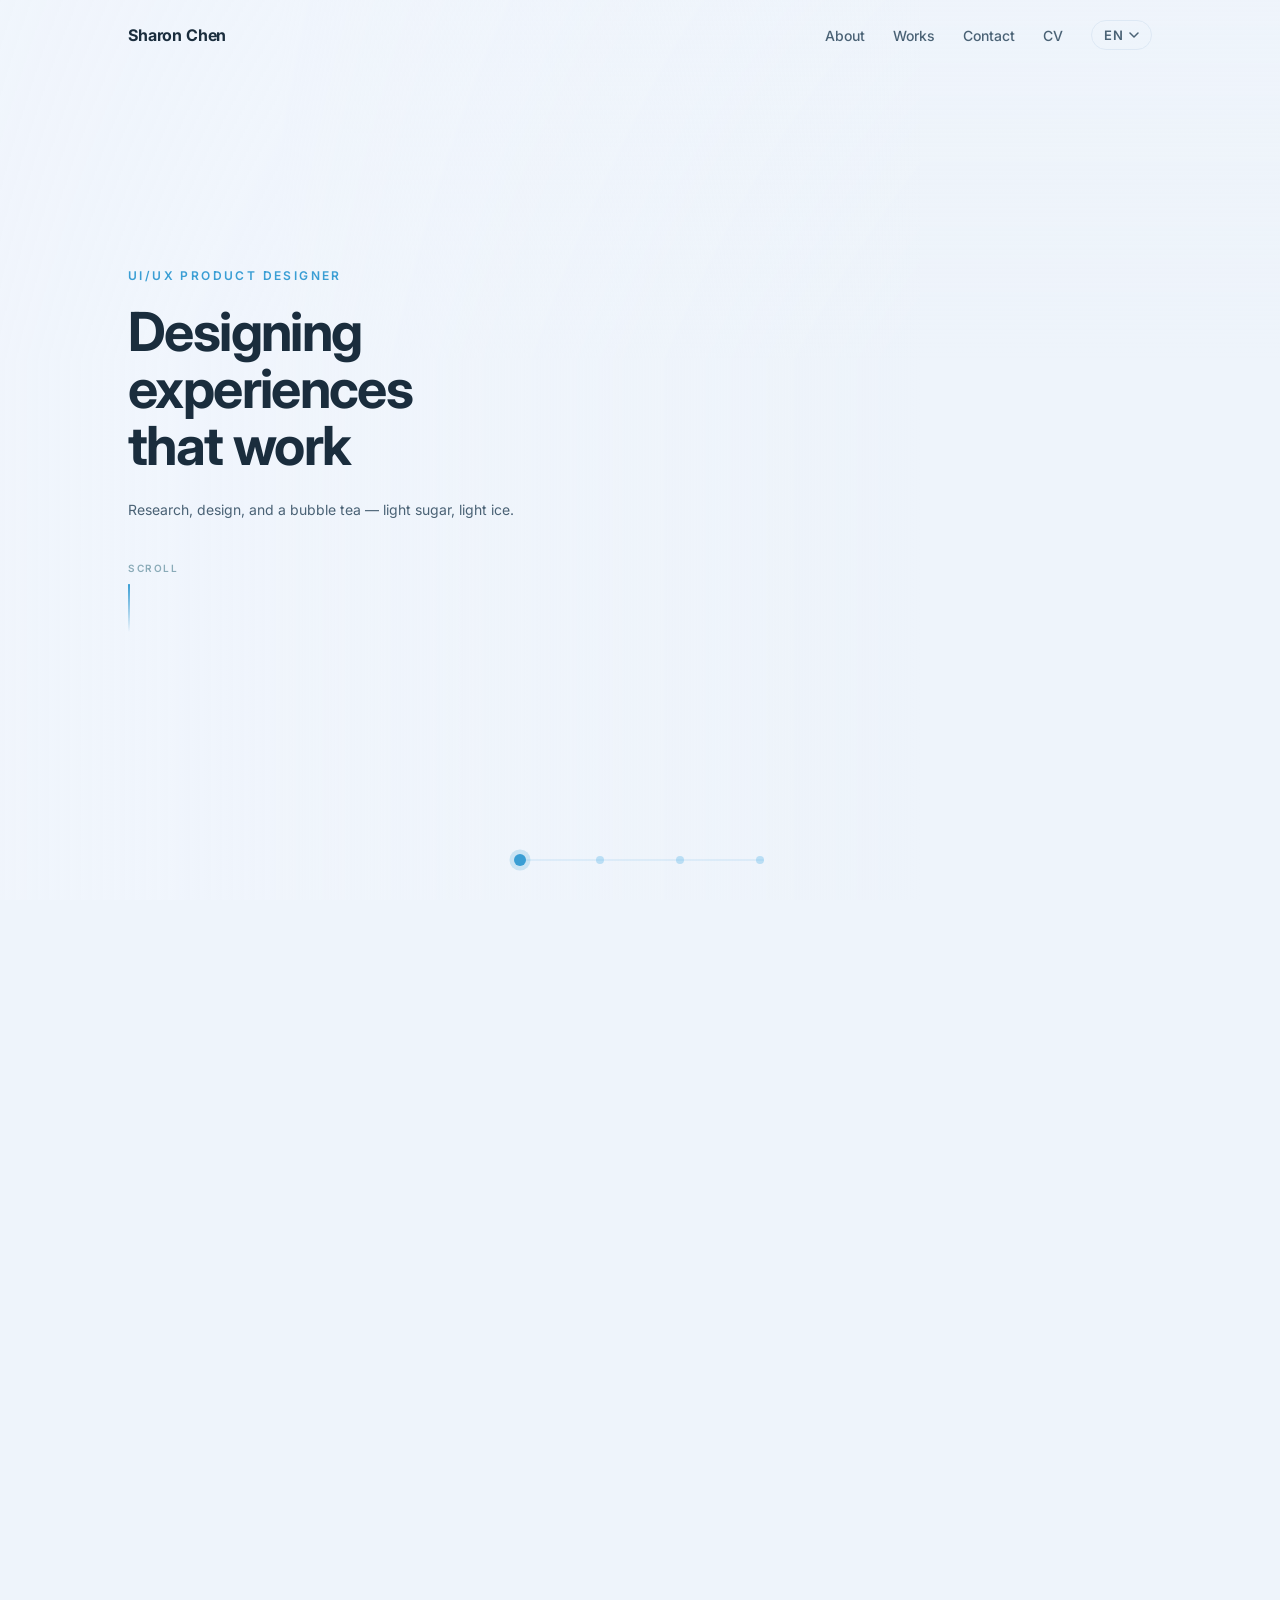
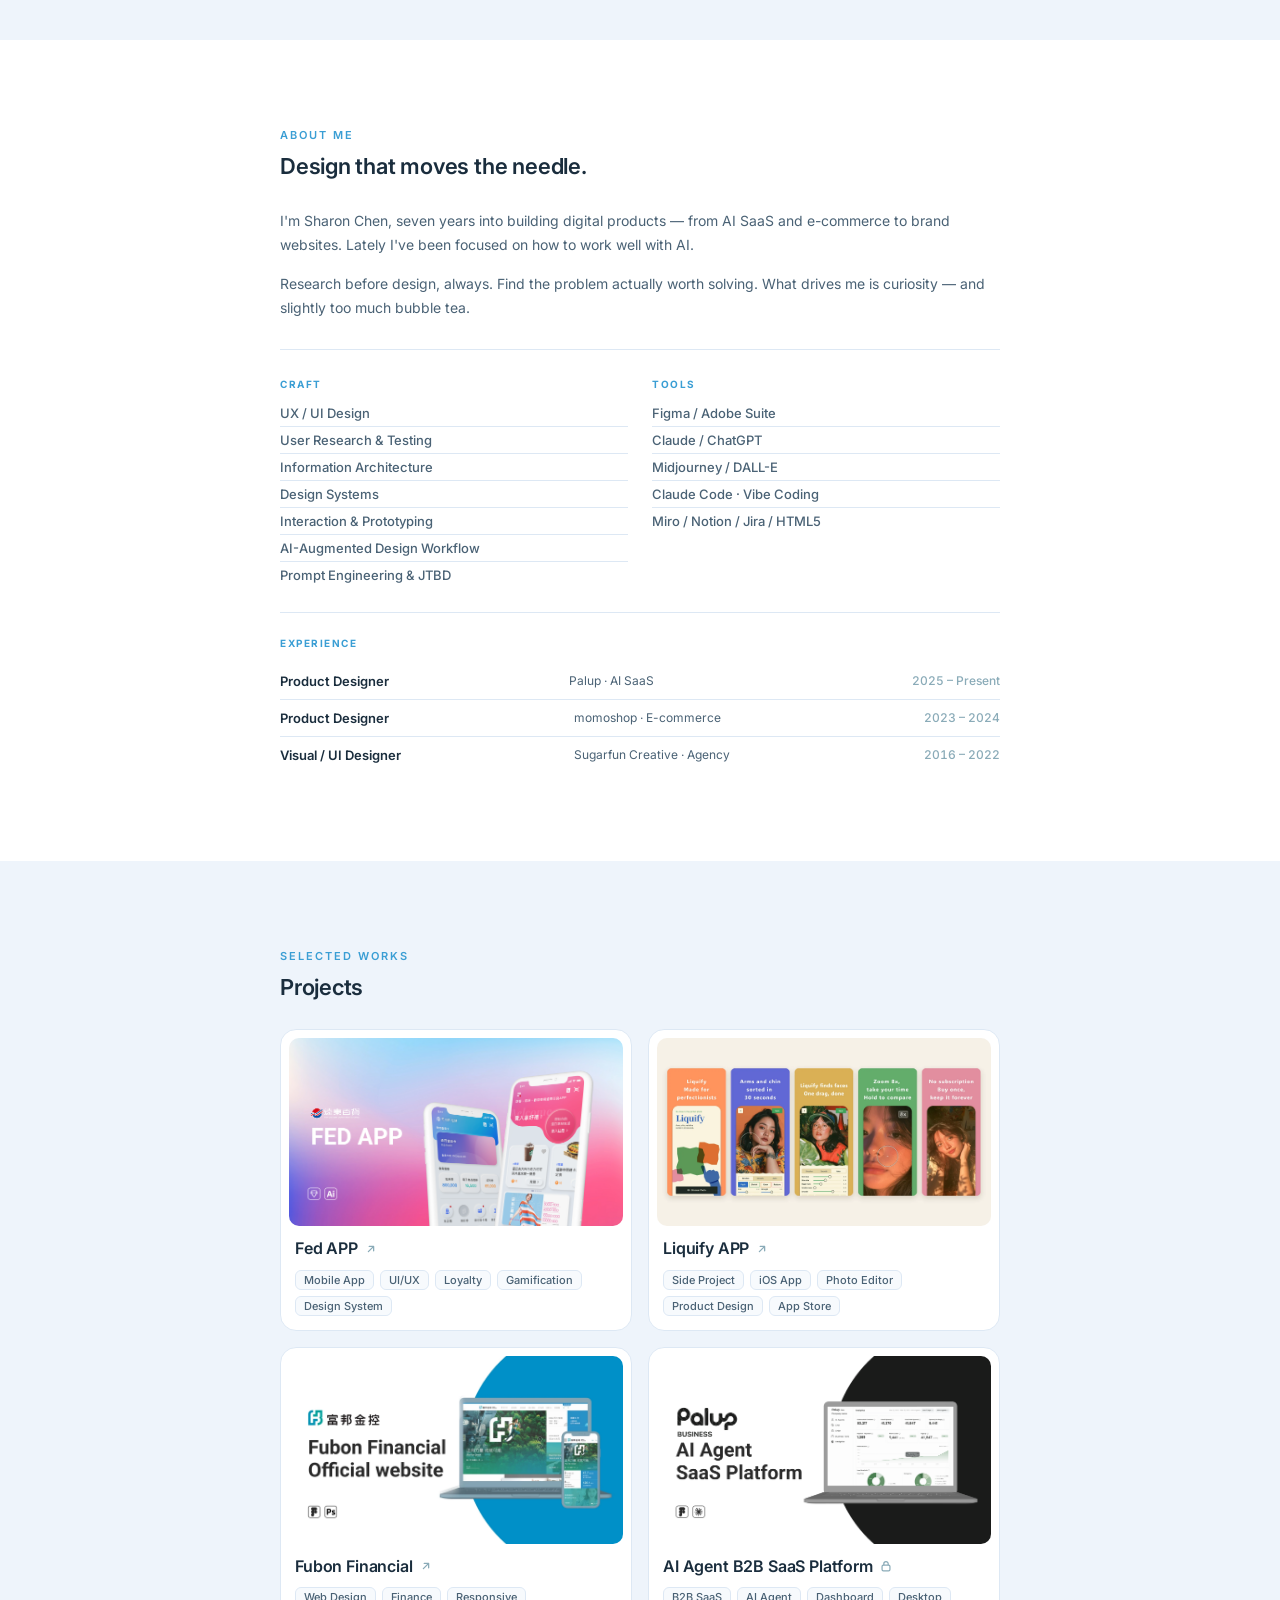
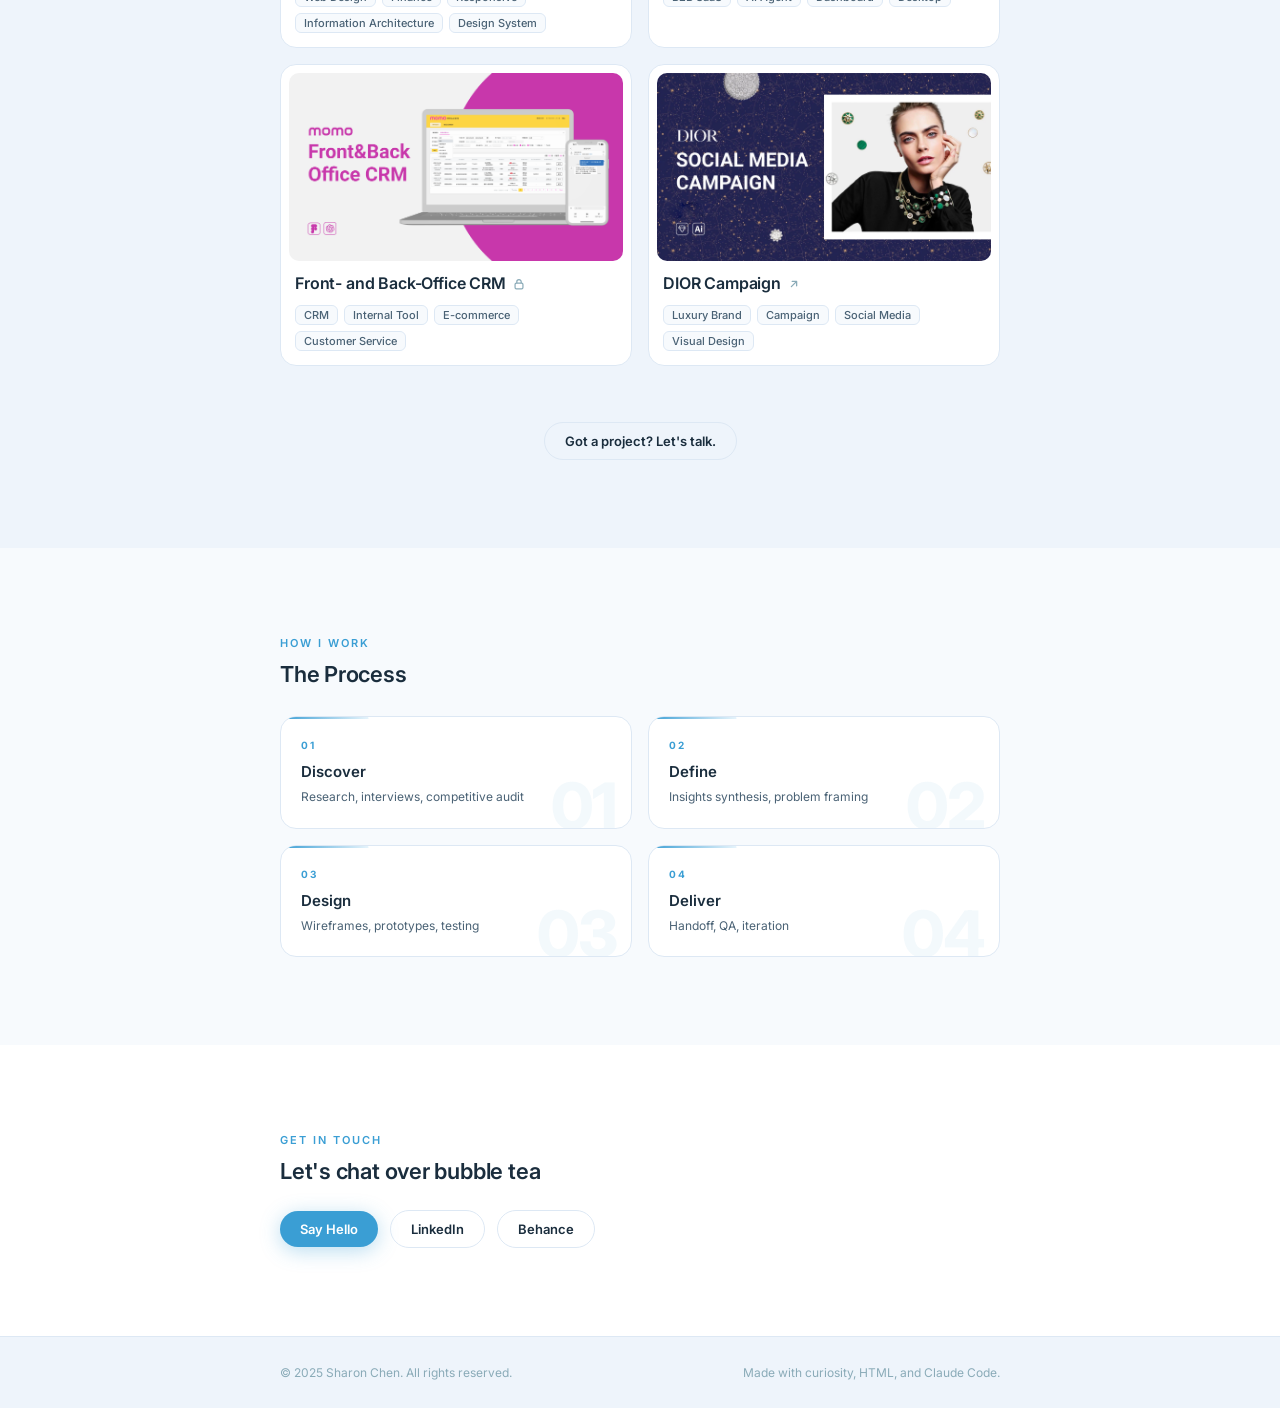
==== commit 9e09847c: "Redesign trial: add Liquify APP side project card (links to App Store) Co-Authored-By: Claude Opus 5" ====
--- a/index.html
+++ b/index.html
@@ -249,16 +249,22 @@
           </div>
         </article>
 
-        <!-- Case 1b: NEW PROJECT (placeholder — content to come) -->
-        <article class="work-card work-card--placeholder" data-index="02">
-          <div class="work-card__img-wrap"><span data-zh="新專案（待補）">New project — coming soon</span></div>
-          <div class="work-card__body">
-            <div class="work-card__head">
-              <h3 class="work-card__title" data-zh="專案名稱">Project name</h3>
+        <!-- Case 1b: Liquify APP (side project) — links to the App Store -->
+        <article class="work-card" data-index="02">
+          <a href="https://apps.apple.com/app/id6812683646" class="work-card__img-wrap" target="_blank" rel="noopener" style="display:block;">
+            <img class="work-card__img" src="assets/img/liquify/cover.webp" data-src-zh="assets/img/liquify/cover-zh.webp" alt="Liquify APP — App Store screenshots" loading="lazy" />
+          </a>
+          <div class="work-card__body">
+            <div class="work-card__head">
+              <h3 class="work-card__title">Liquify APP</h3>
               <svg class="work-card__arrow" viewBox="0 0 16 16" aria-hidden="true"><path d="M5 11 11 5M6 5h5v5" fill="none" stroke="currentColor" stroke-width="1.5" stroke-linecap="round" stroke-linejoin="round"/></svg>
             </div>
             <div class="work-card__meta">
-              <span class="tag">TBD</span>
+              <span class="tag" data-zh="Side Project">Side Project</span>
+              <span class="tag">iOS App</span>
+              <span class="tag" data-zh="修圖工具">Photo Editor</span>
+              <span class="tag" data-zh="產品設計">Product Design</span>
+              <span class="tag" data-zh="App Store 上架">App Store</span>
             </div>
           </div>
         </article>
--- a/assets/css/style.css
+++ b/assets/css/style.css
@@ -31,6 +31,7 @@
    TOKENS
    ============================ */
 :root {
+  --kv-inset: clamp(72px, 10vw, 168px); /* KV text + header side inset */
   --page-max: 784px; /* 720px content + 32px gutters (compact scale trial) */
   --bg:        #eef4fb;
   --bg-alt:    #f7fafd;
@@ -1447,7 +1448,7 @@
 .work-card__title { margin-bottom: 0; }
 
 /* Header spans the full width like the KV; side padding matches the KV text inset (72px) */
-.nav__inner { max-width: none; padding: 0 72px; }
+.nav__inner { max-width: none; padding: 0 var(--kv-inset); }
 @media (max-width: 900px) { .nav__inner { padding: 0 32px; } }
 @media (max-width: 600px) { .nav__inner { padding: 0 24px; } }
 
@@ -1484,3 +1485,23 @@
   border-radius: 6px;
   padding: 2px 8px;
 }
+
+/* KV text pulled in from the edge so the smaller type reads as one focal block */
+@media (min-width: 901px) {
+  .hero__panel { left: var(--kv-inset); }
+  #panel01 { left: auto; right: var(--kv-inset); }
+}
+@media (min-width: 901px) {
+  .hero__overlay,
+  .hero__overlay[data-chapter="2"],
+  .hero__overlay[data-chapter="3"] {
+    background:
+      linear-gradient(to right, rgba(240,245,252,0.9) 0%, rgba(240,245,252,0.8) 22%, rgba(240,245,252,0.4) 48%, transparent 72%),
+      linear-gradient(to bottom, rgba(240,245,252,0.30) 0%, transparent 40%);
+  }
+  .hero__overlay[data-chapter="1"] {
+    background:
+      linear-gradient(to left, rgba(240,245,252,0.9) 0%, rgba(240,245,252,0.8) 22%, rgba(240,245,252,0.4) 48%, transparent 72%),
+      linear-gradient(to bottom, rgba(240,245,252,0.30) 0%, transparent 40%);
+  }
+}
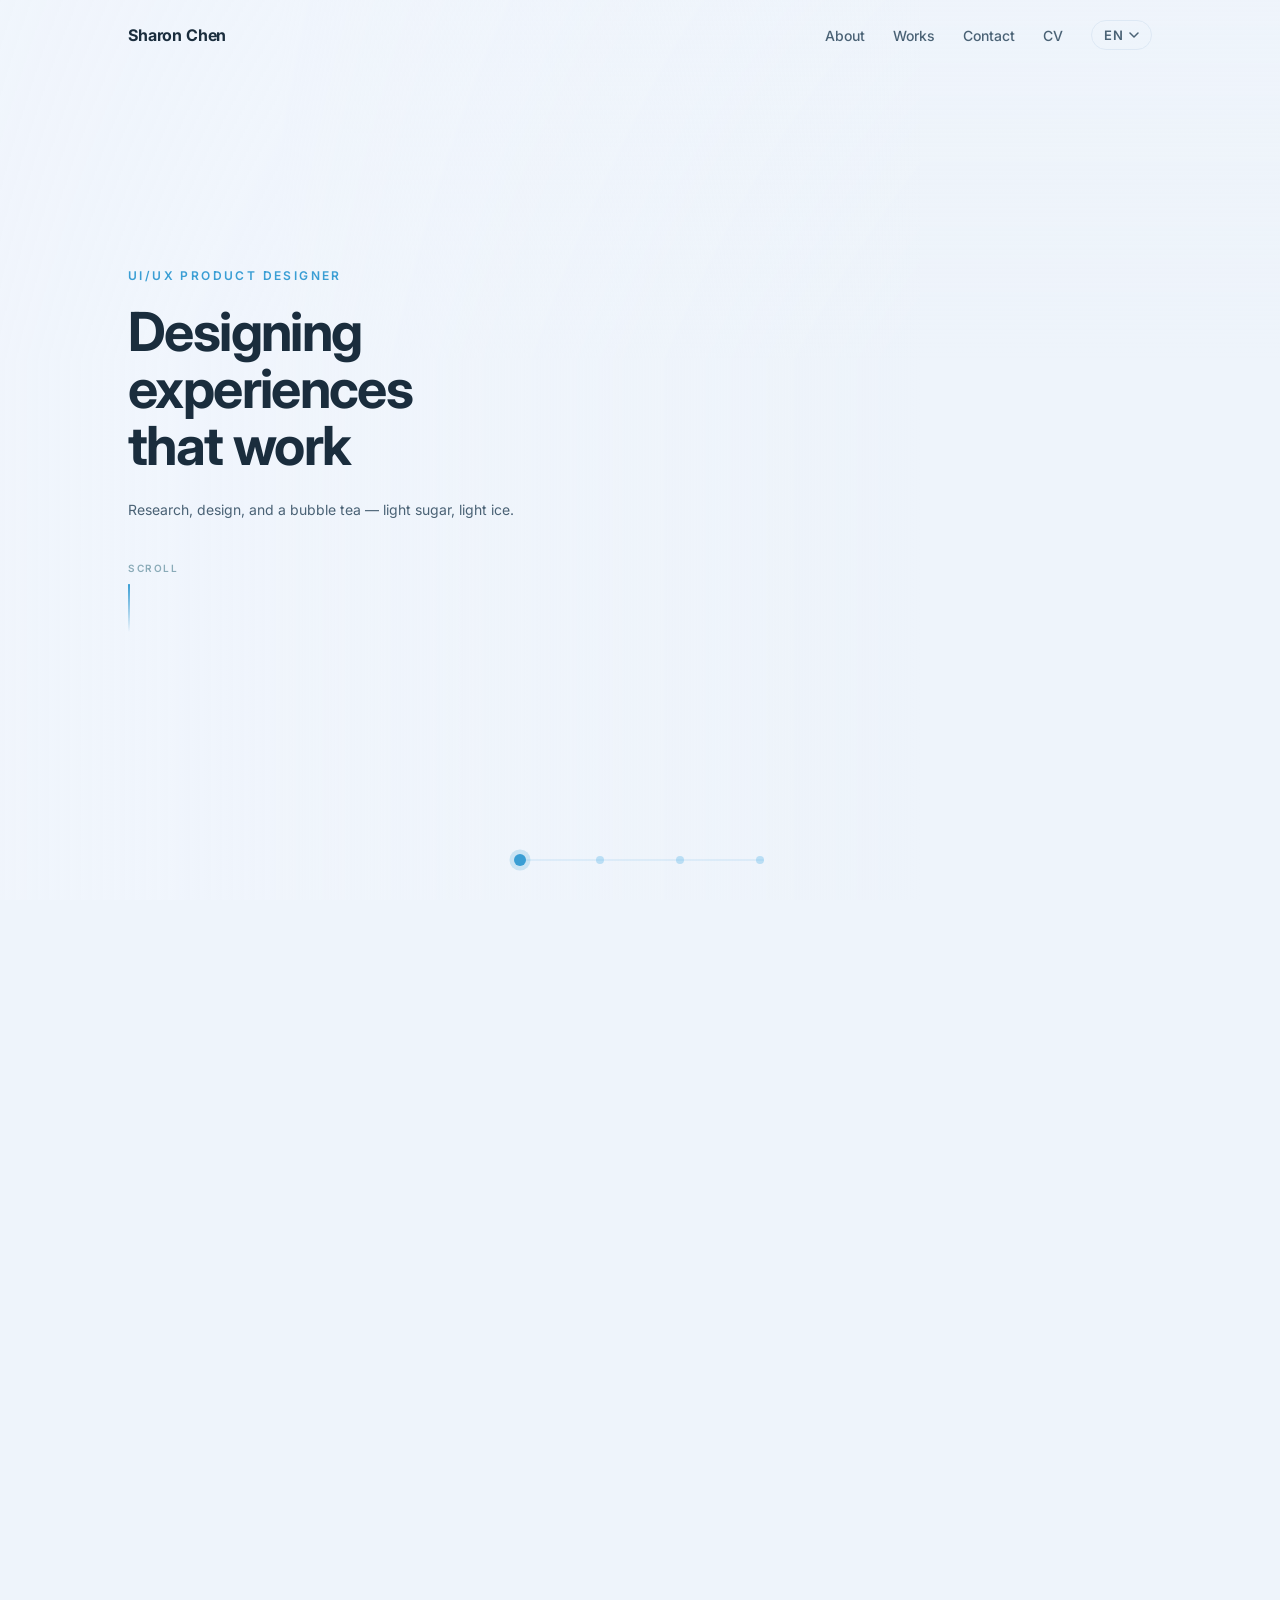
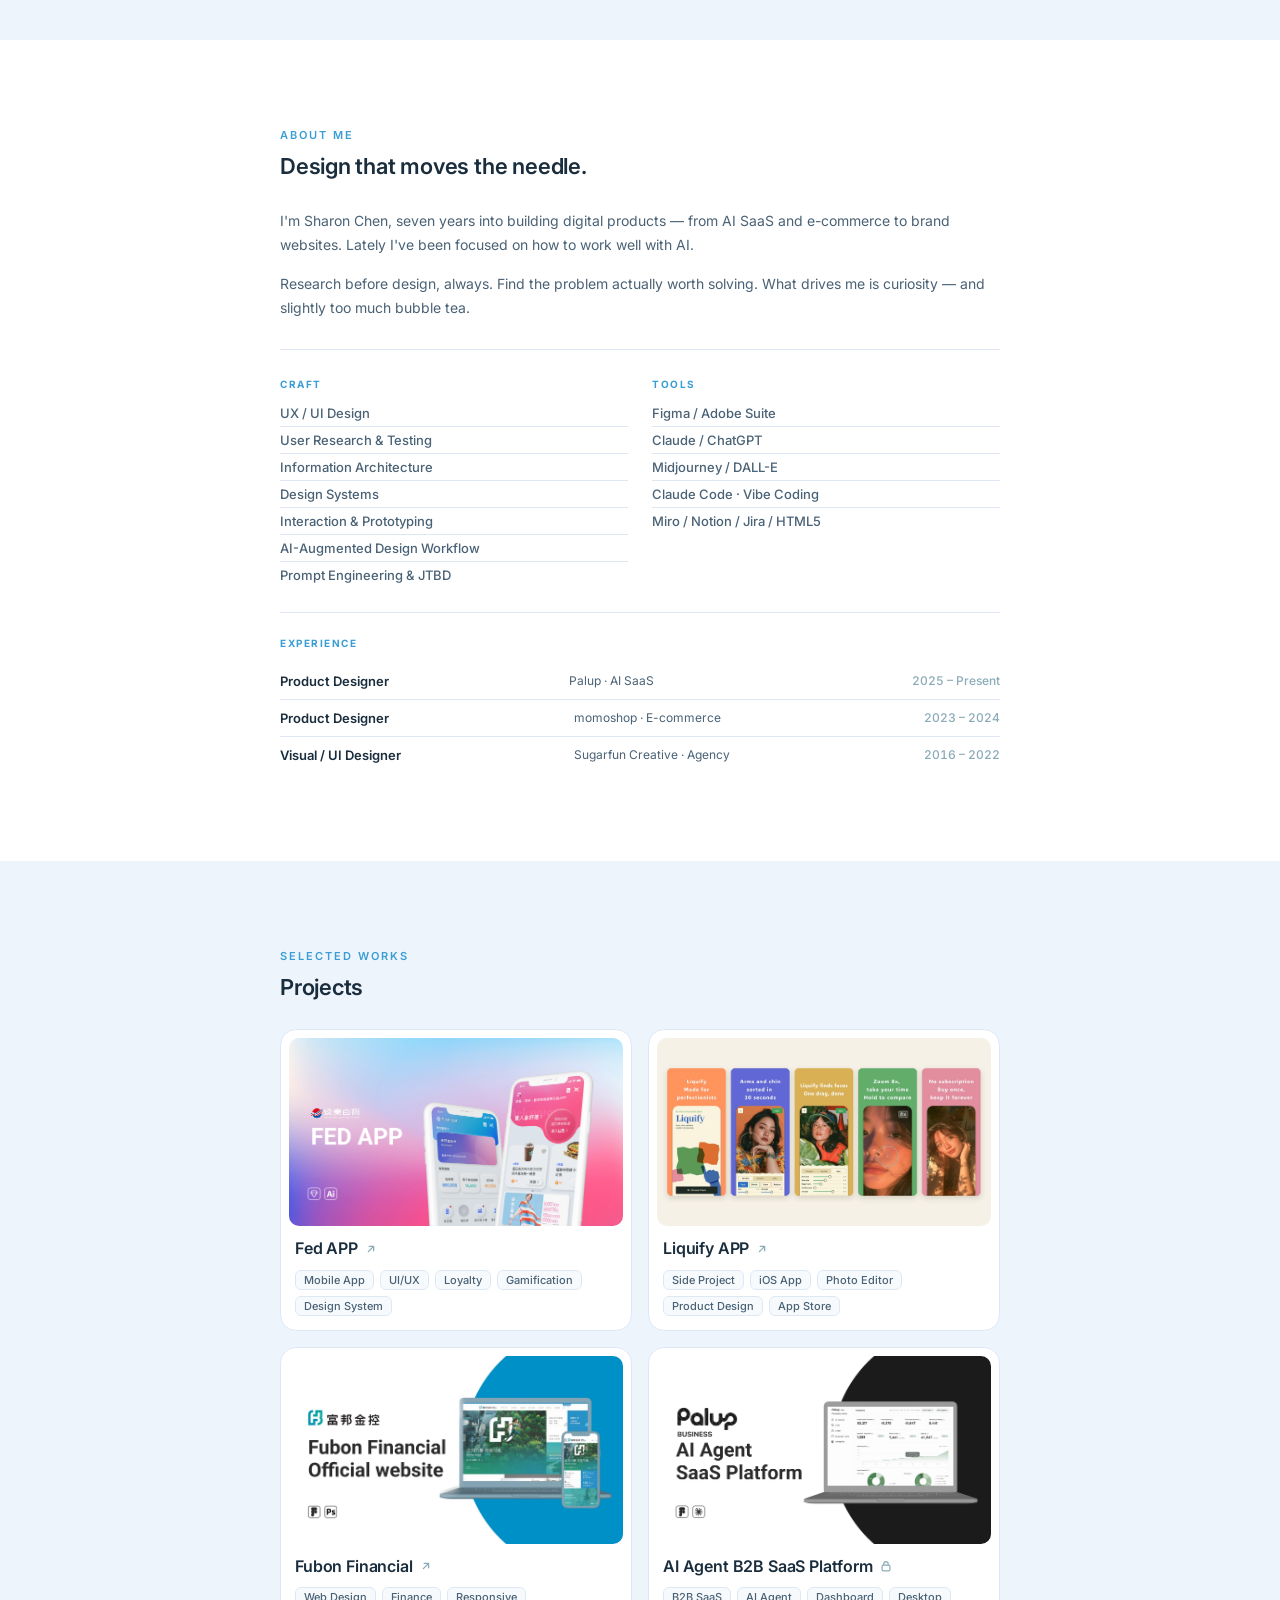
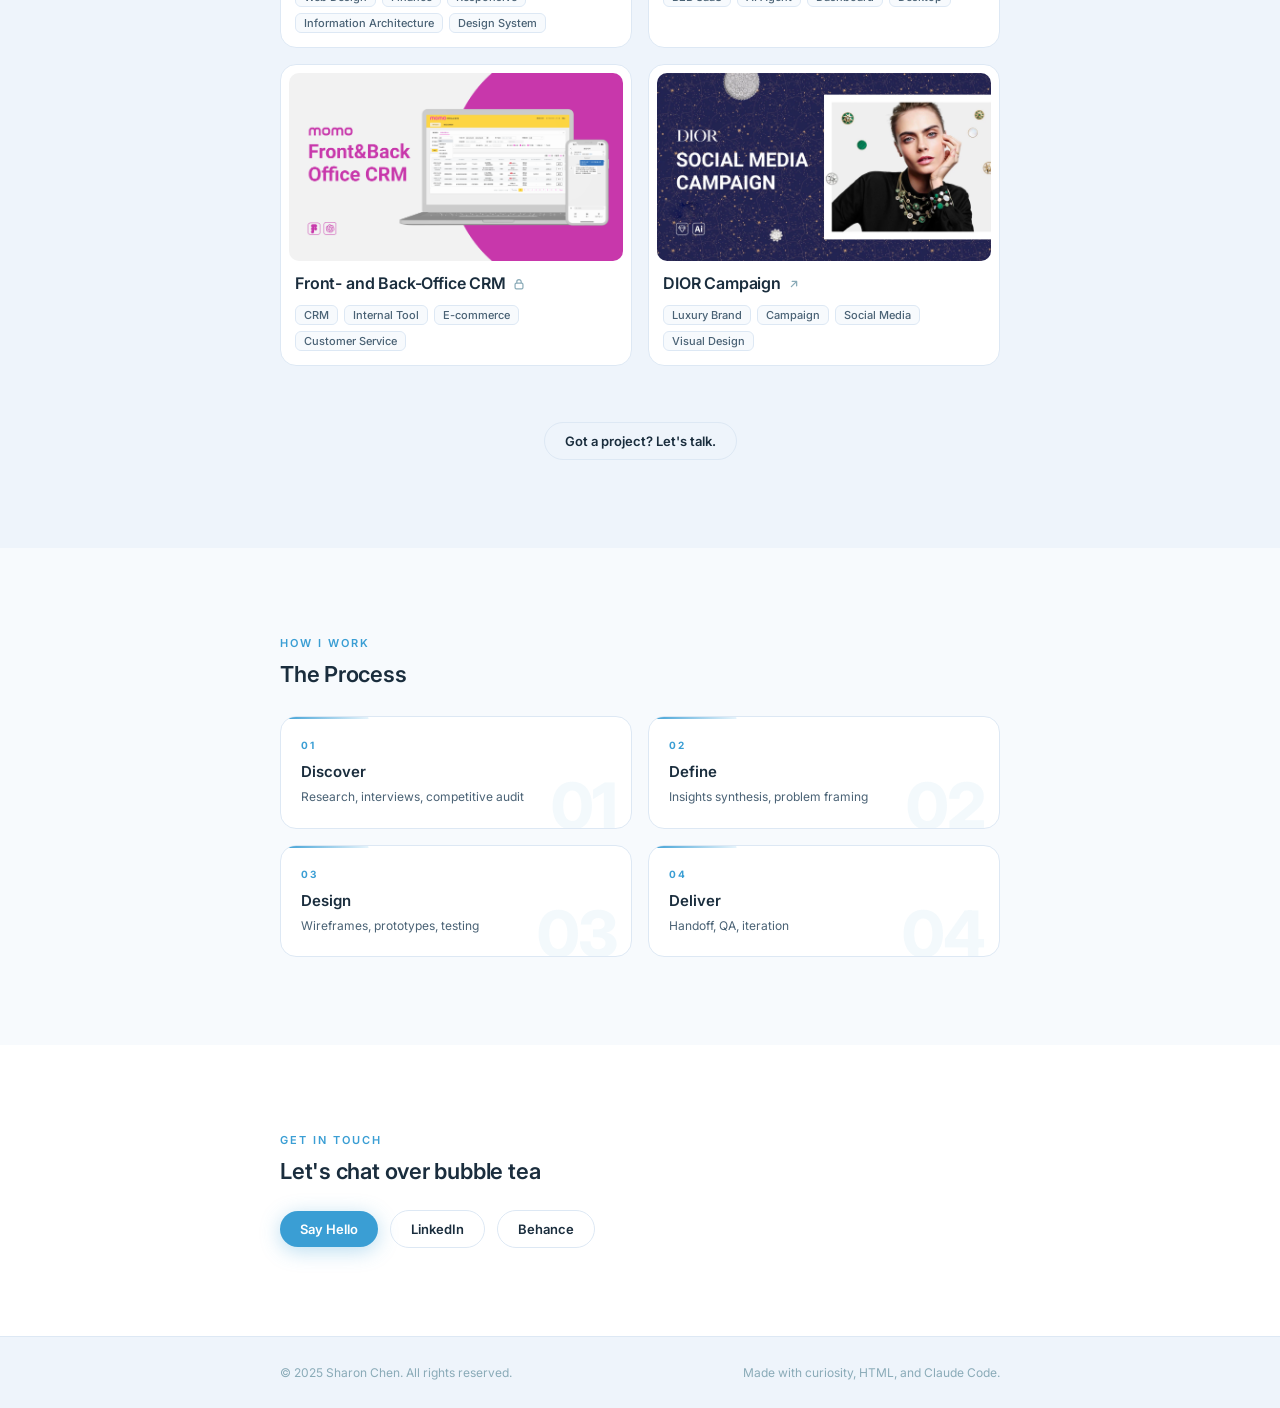
==== commit 888da23d: "Redesign trial: Liquify motion cover (16:9 English demo, plays on hover / in view) Co-Authored-By: C" ====
--- a/index.html
+++ b/index.html
@@ -253,6 +253,7 @@
         <article class="work-card" data-index="02">
           <a href="https://apps.apple.com/app/id6812683646" class="work-card__img-wrap" target="_blank" rel="noopener" style="display:block;">
             <img class="work-card__img" src="assets/img/liquify/cover.webp" data-src-zh="assets/img/liquify/cover-zh.webp" alt="Liquify APP — App Store screenshots" loading="lazy" />
+            <video class="work-card__video" data-src="assets/video/liquify-cover.mp4" poster="assets/video/liquify-cover-poster.webp" muted loop playsinline preload="none" aria-hidden="true"></video>
           </a>
           <div class="work-card__body">
             <div class="work-card__head">
--- a/assets/css/style.css
+++ b/assets/css/style.css
@@ -1505,3 +1505,15 @@
       linear-gradient(to bottom, rgba(240,245,252,0.30) 0%, transparent 40%);
   }
 }
+
+/* Motion cover (Liquify): video over the static cover, shown only while playing */
+.work-card__img-wrap { position: relative; }
+.work-card__video {
+  position: absolute; inset: 0;
+  width: 100%; height: 100%;
+  object-fit: cover;
+  opacity: 0;
+  transition: opacity 0.4s var(--ease);
+  pointer-events: none;
+}
+.work-card__video.is-playing { opacity: 1; }
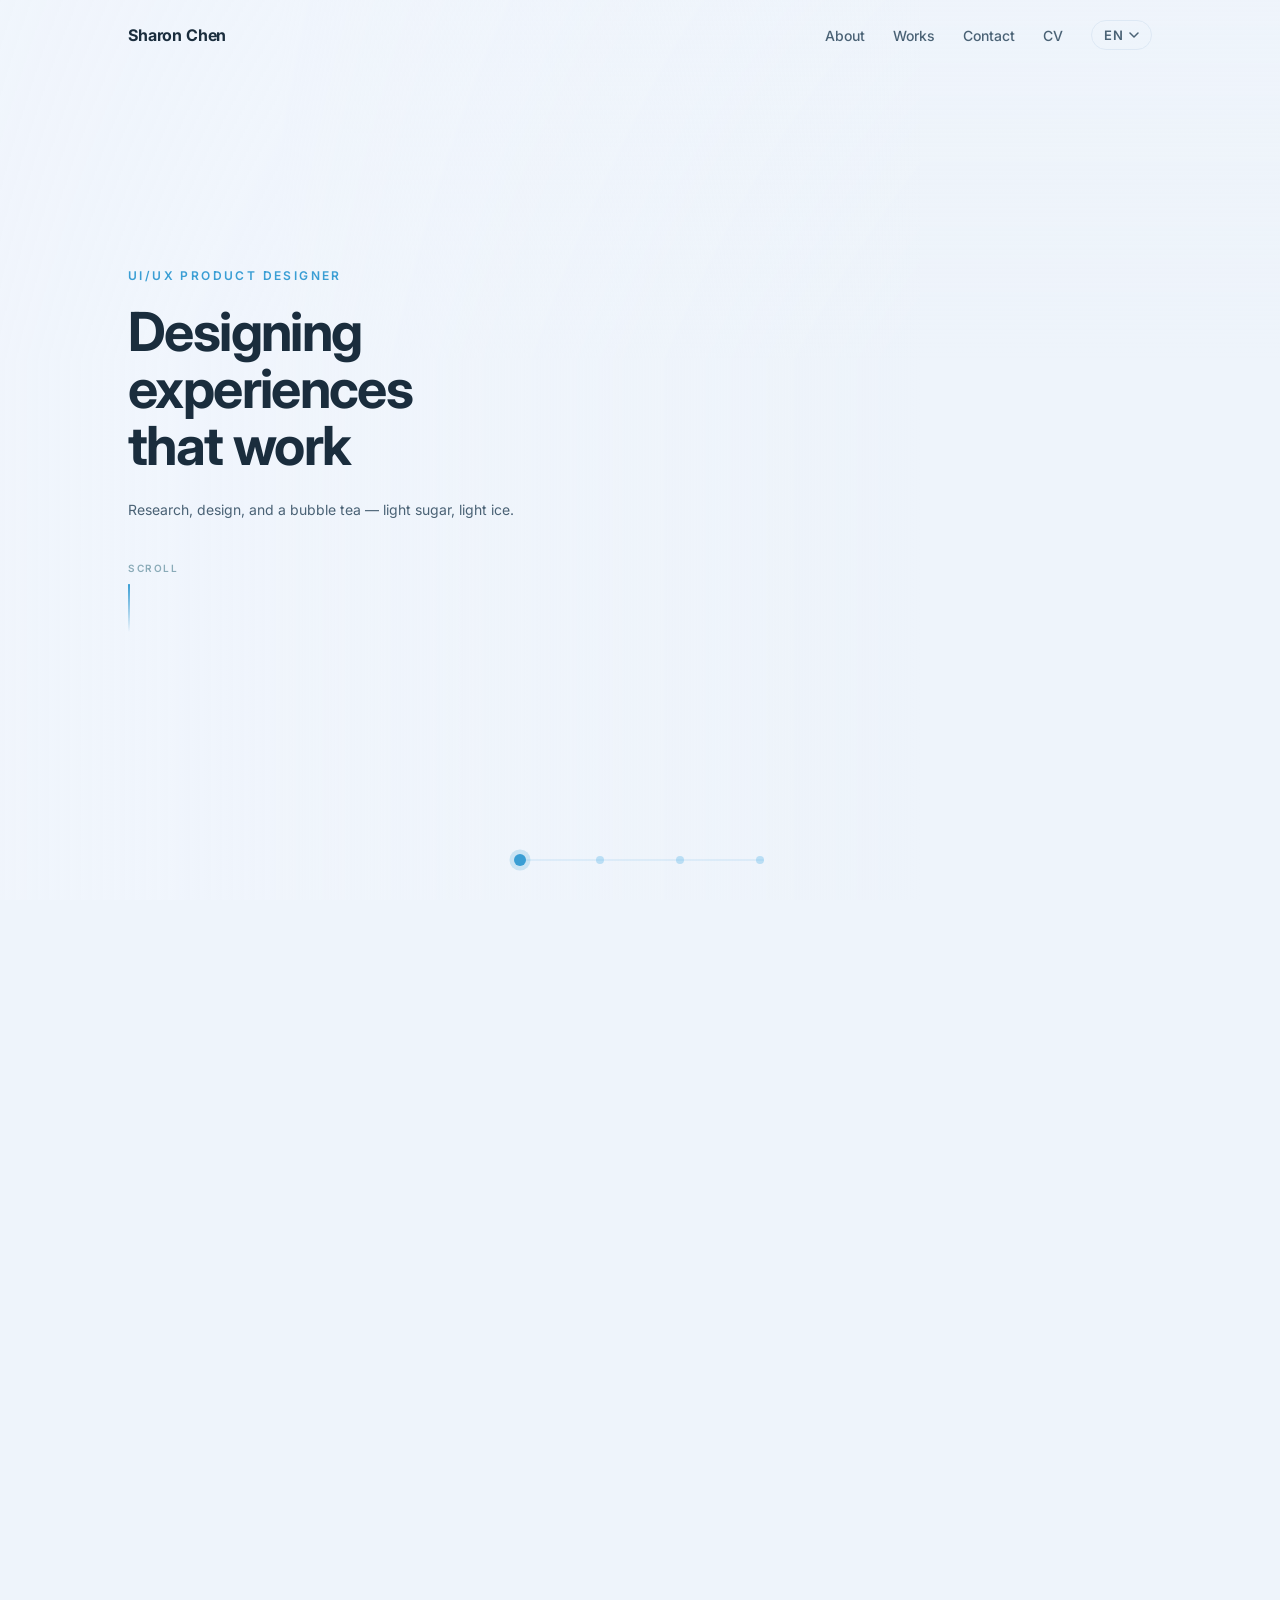
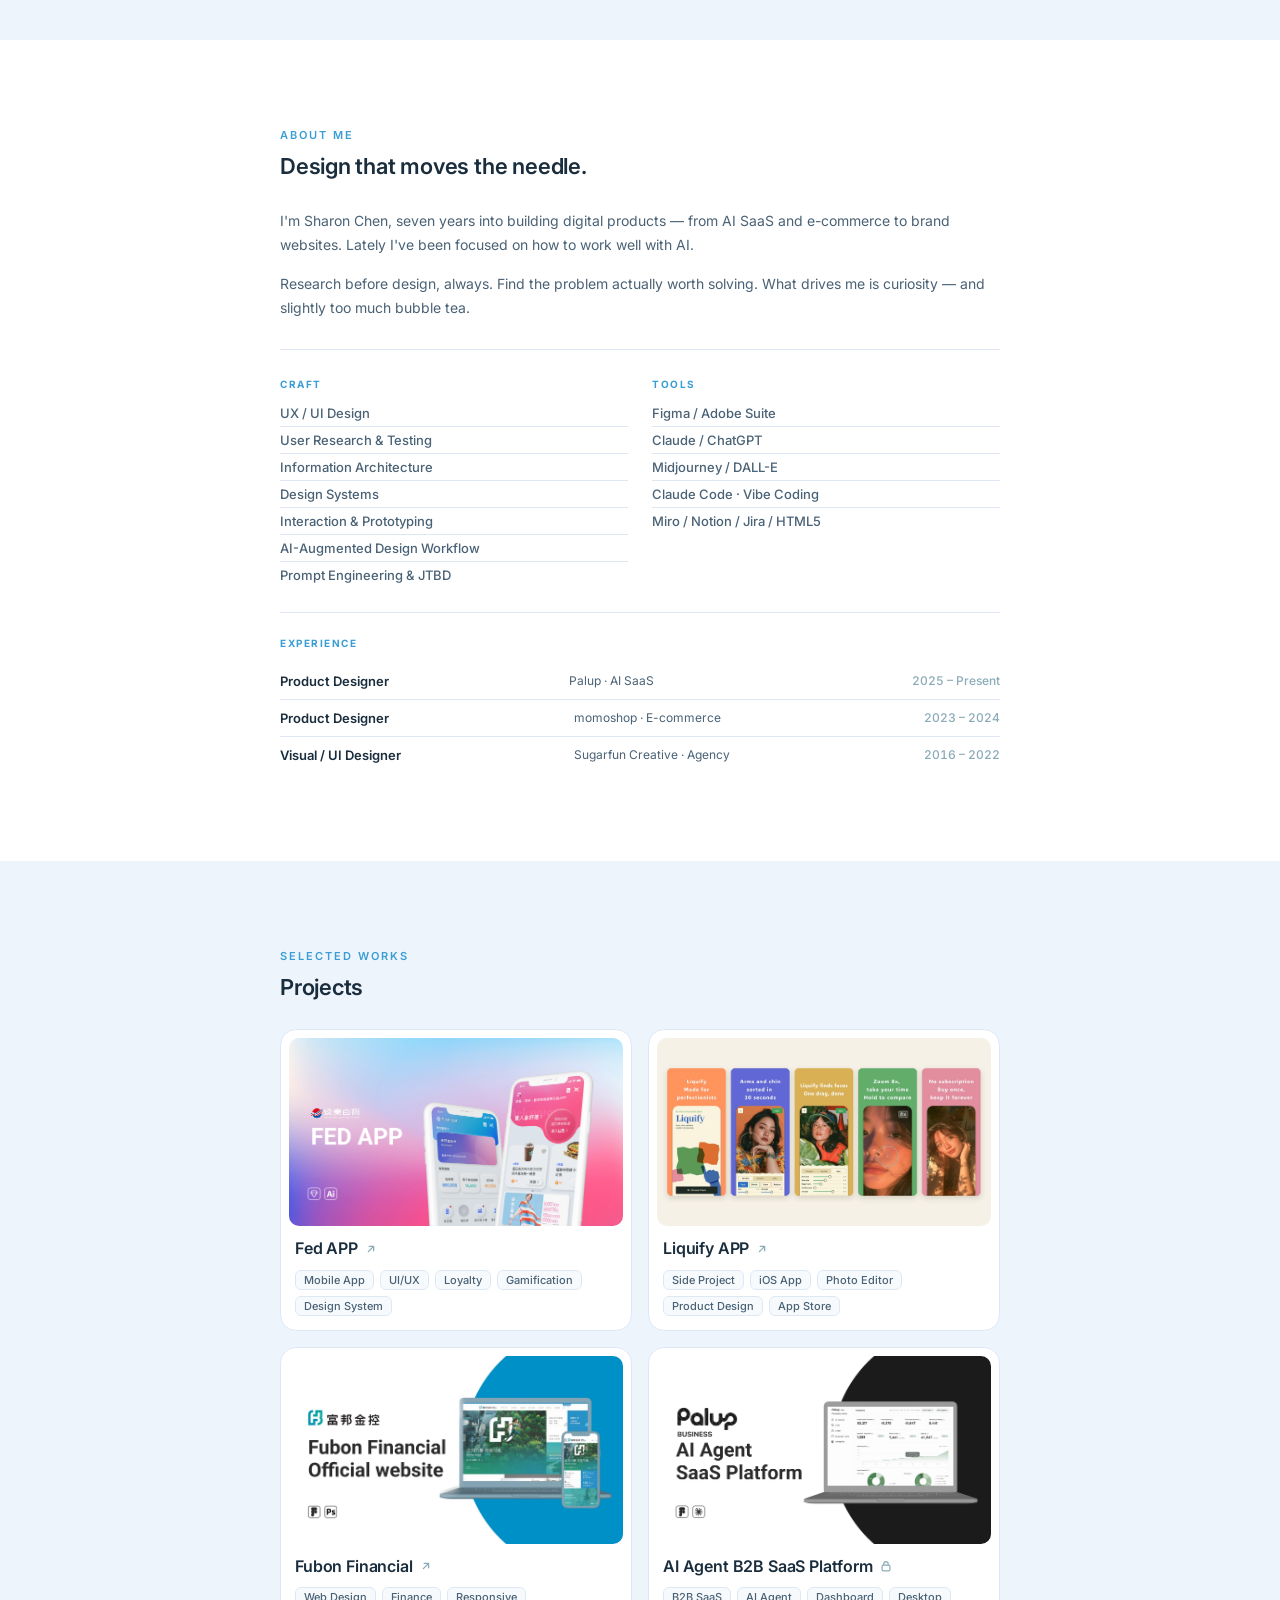
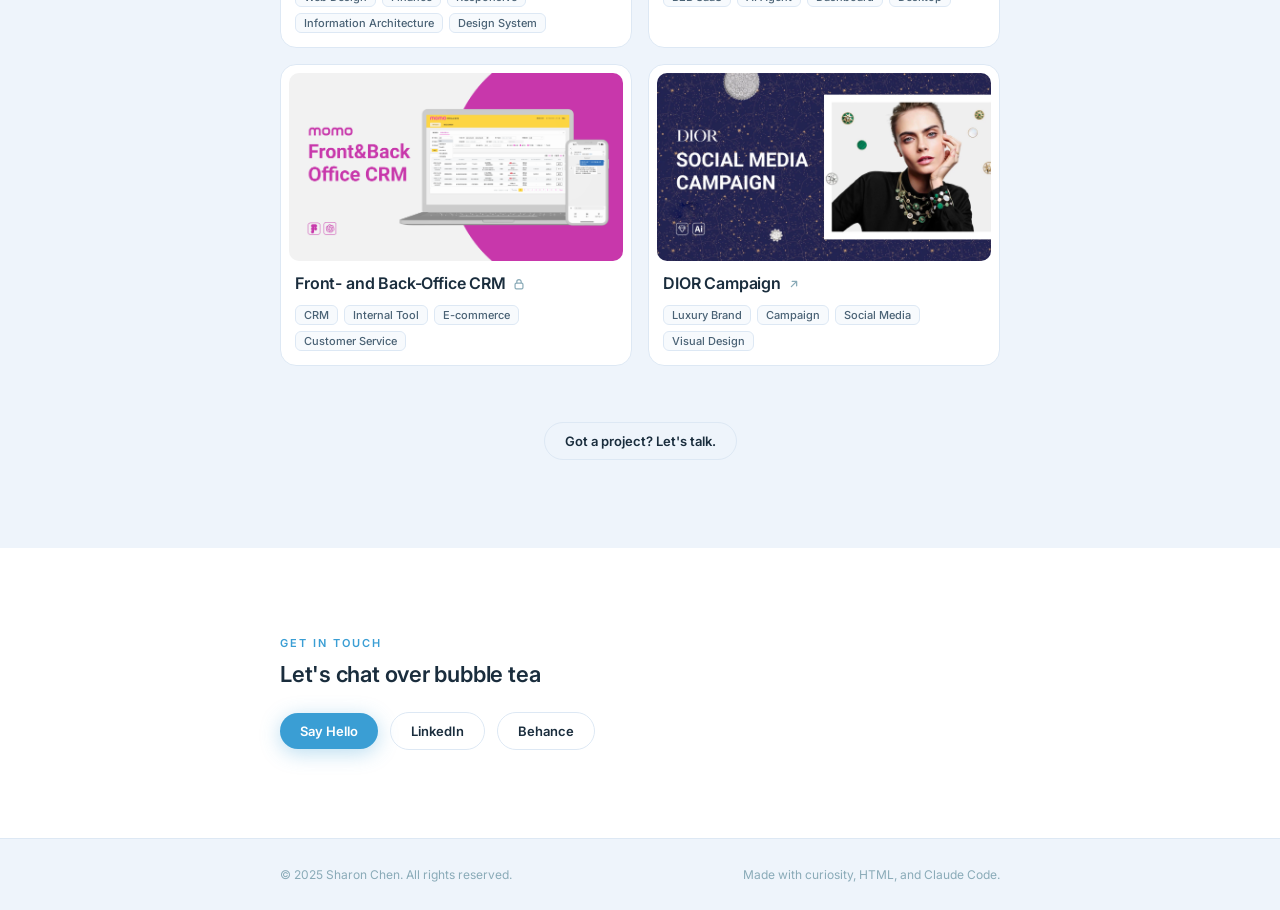
==== commit 2d1836d3: "Remove the Process (設計流程) section from the homepage Co-Authored-By: Claude Opus 4.8 <noreply@anthrop" ====
--- a/index.html
+++ b/index.html
@@ -371,41 +371,6 @@
     </div>
   </section>
 
-  <!-- PROCESS STRIP -->
-  <section class="process section">
-    <div class="container">
-      <div class="process__header">
-        <p class="label" data-zh="我的工作方式">How I Work</p>
-        <h2 class="section-title" data-zh="設計流程">The Process</h2>
-      </div>
-      <div class="process__inner">
-        <div class="process__step" data-index="01">
-          <span class="process__num">01</span>
-          <h4 data-zh="探索">Discover</h4>
-          <p data-zh="研究、訪談、競品分析">Research, interviews, competitive audit</p>
-        </div>
-        <div class="process__connector"><span></span></div>
-        <div class="process__step" data-index="02">
-          <span class="process__num">02</span>
-          <h4 data-zh="定義">Define</h4>
-          <p data-zh="洞察整合、問題界定">Insights synthesis, problem framing</p>
-        </div>
-        <div class="process__connector"><span></span></div>
-        <div class="process__step" data-index="03">
-          <span class="process__num">03</span>
-          <h4 data-zh="設計">Design</h4>
-          <p data-zh="線框稿、原型、測試">Wireframes, prototypes, testing</p>
-        </div>
-        <div class="process__connector"><span></span></div>
-        <div class="process__step" data-index="04">
-          <span class="process__num">04</span>
-          <h4 data-zh="交付">Deliver</h4>
-          <p data-zh="交付、驗收、迭代">Handoff, QA, iteration</p>
-        </div>
-      </div>
-    </div>
-  </section>
-
   <!-- CONTACT -->
   <section class="contact section" id="contact">
     <div class="container">
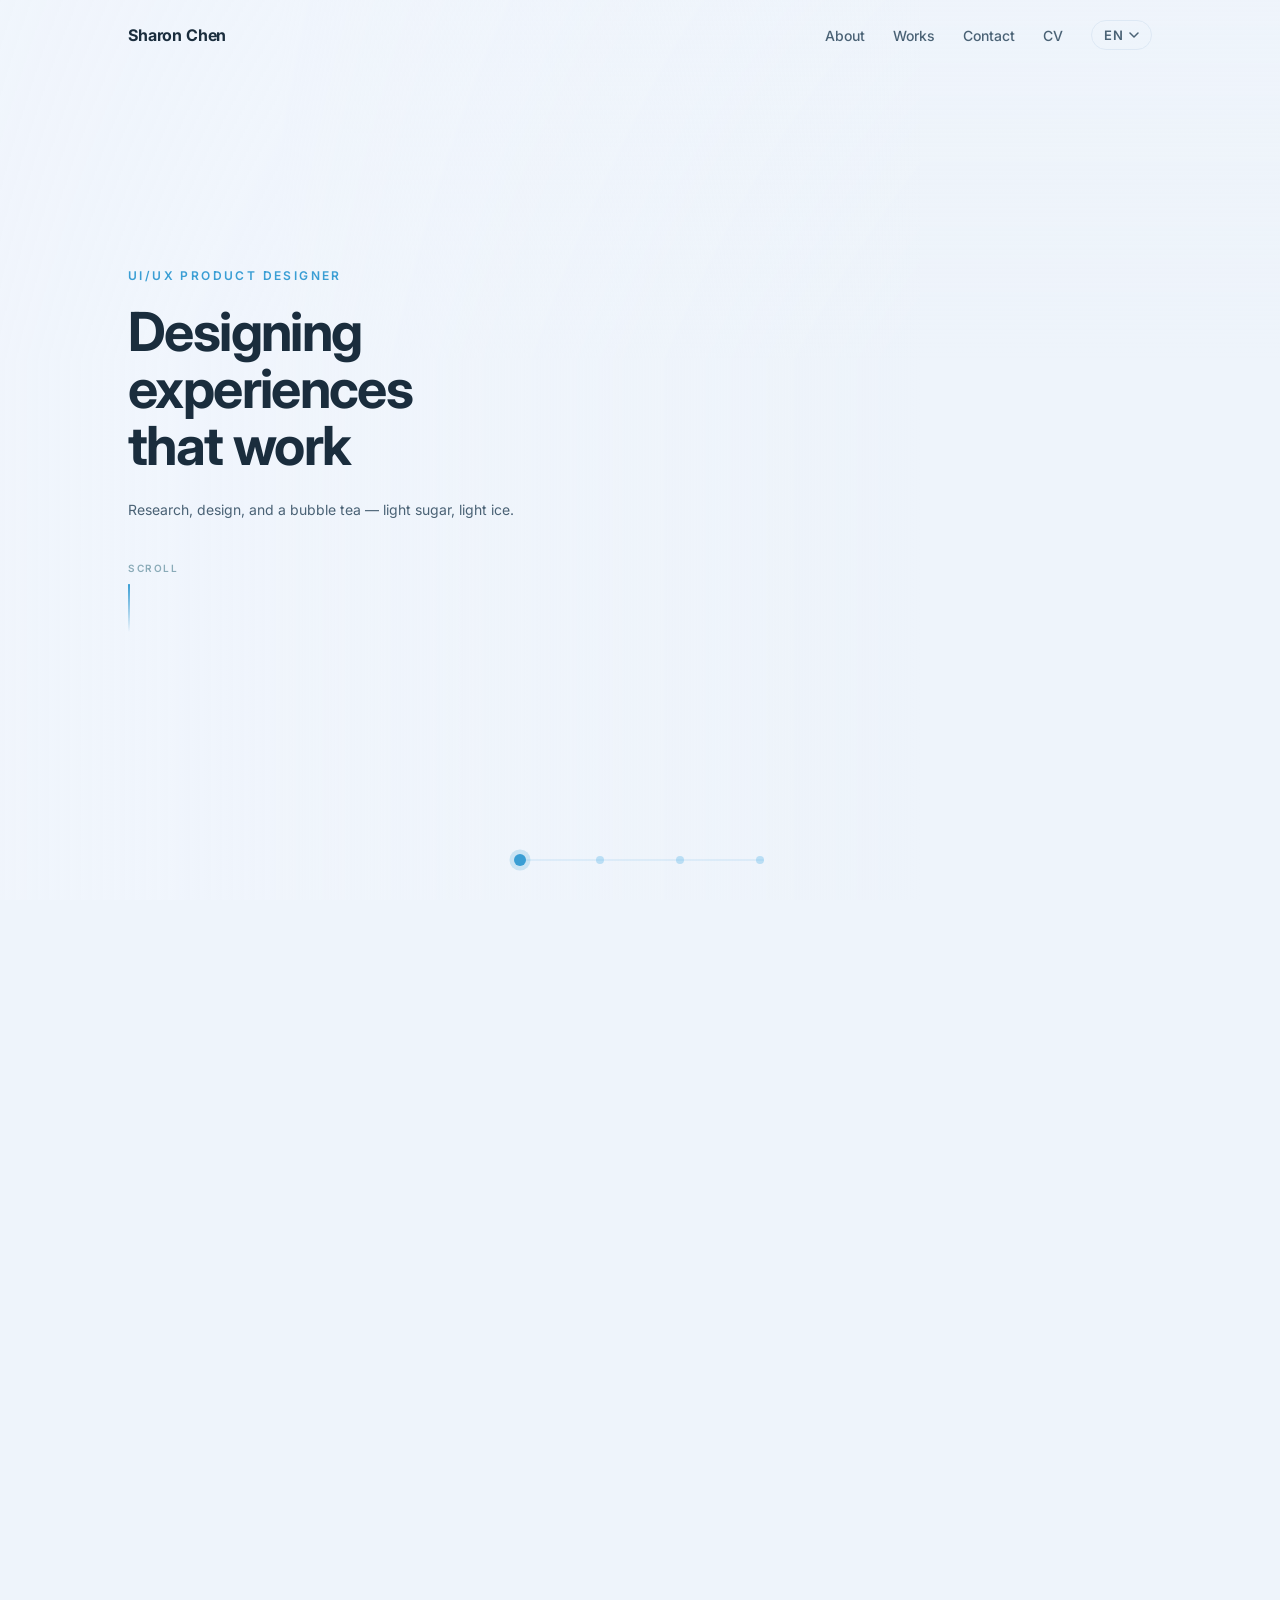
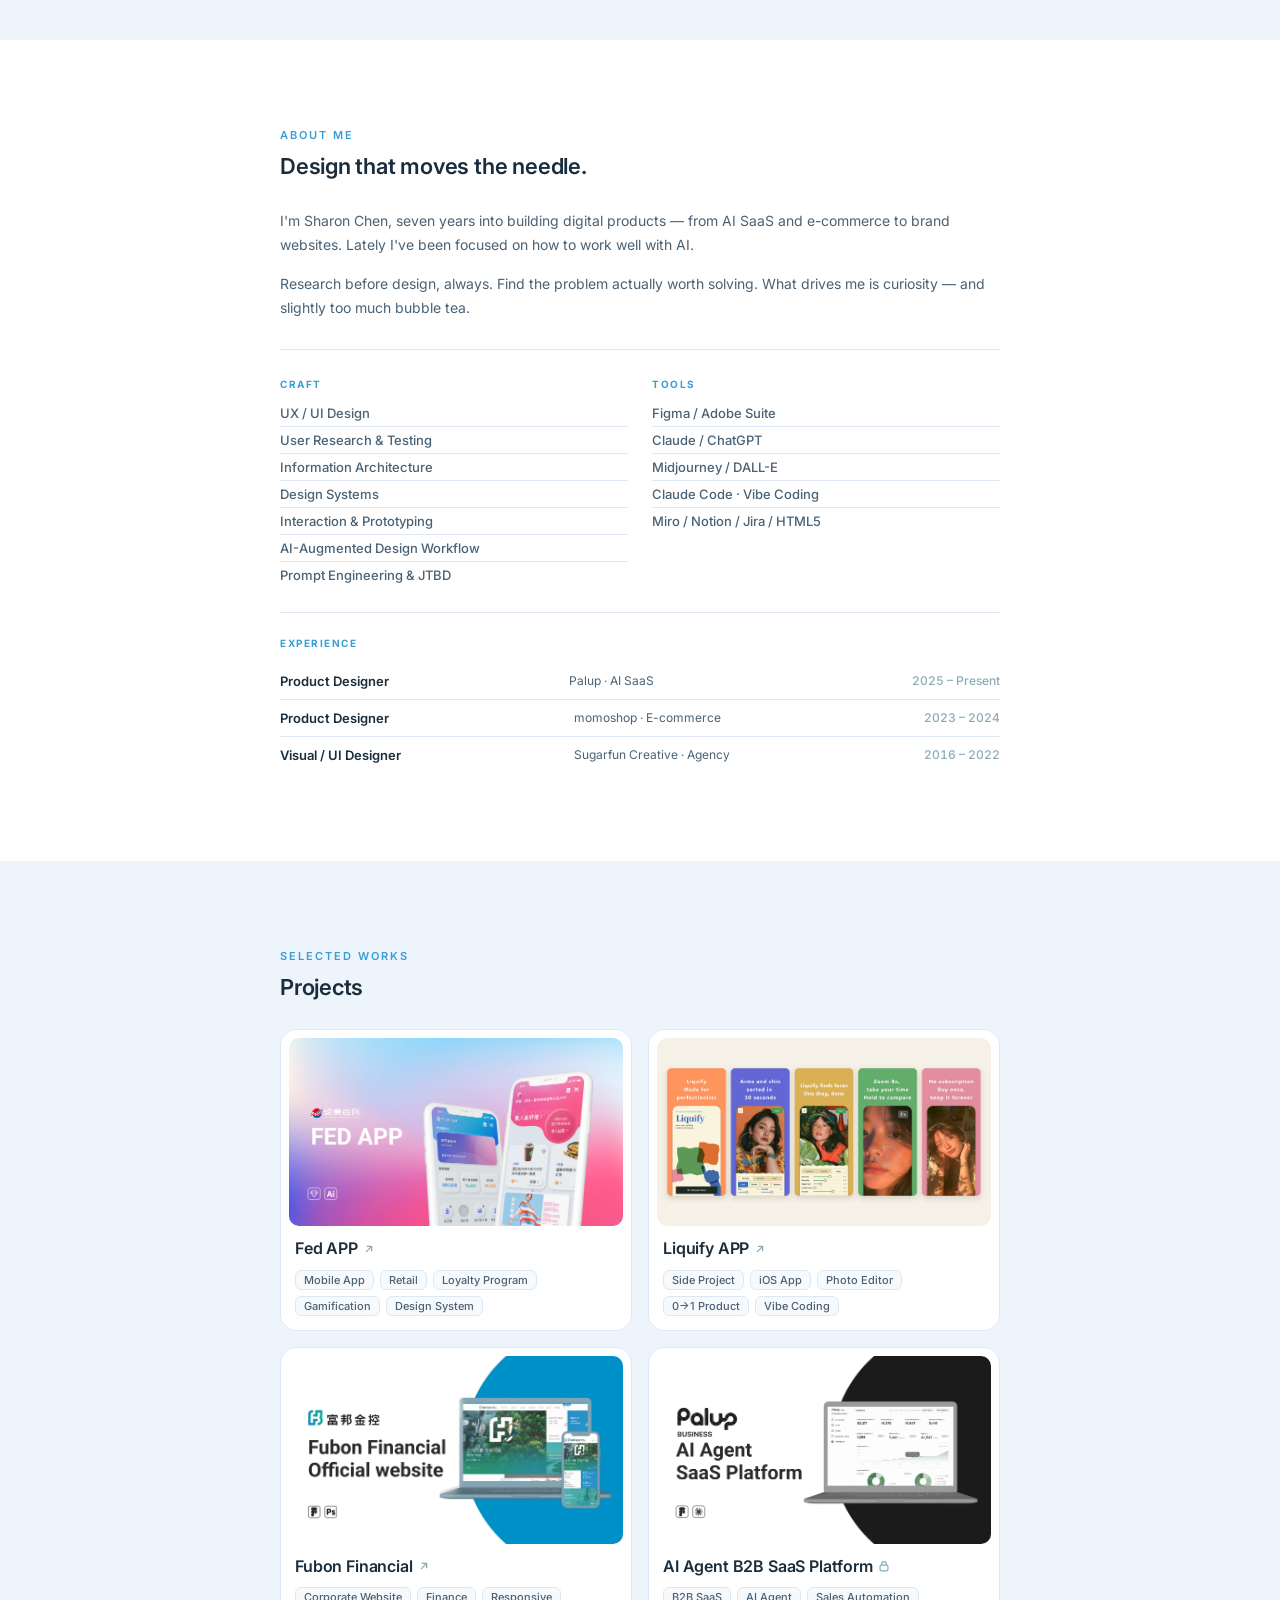
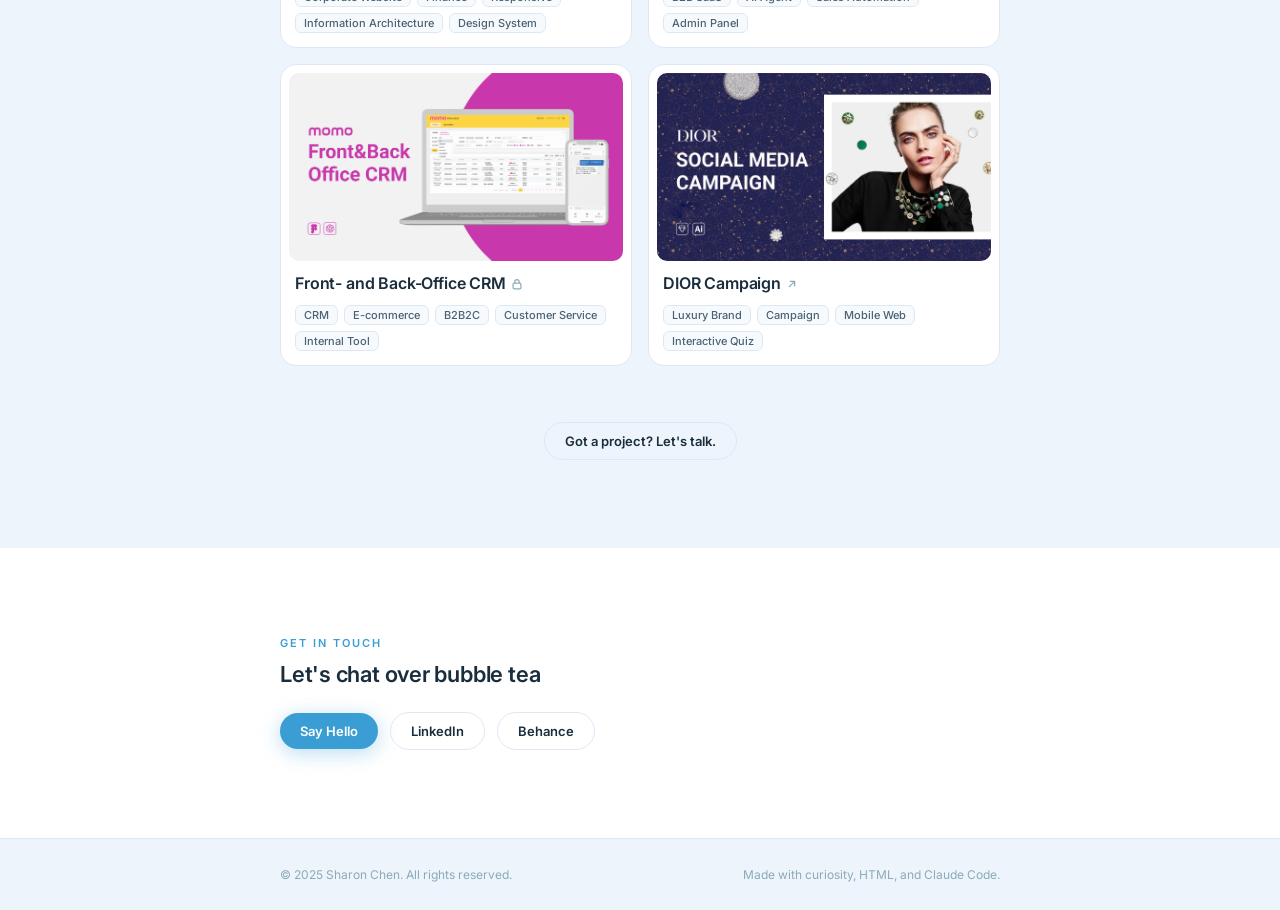
==== commit fda0ab25: "Redesign trial: refine work-card tags (domain/product type) with zh, title-icon gap 4px Co-Authored-" ====
--- a/index.html
+++ b/index.html
@@ -241,8 +241,8 @@
             </div>
             <div class="work-card__meta">
               <span class="tag" data-zh="行動 App">Mobile App</span>
-              <span class="tag">UI/UX</span>
-              <span class="tag" data-zh="會員集點">Loyalty</span>
+              <span class="tag" data-zh="零售">Retail</span>
+              <span class="tag" data-zh="會員集點">Loyalty Program</span>
               <span class="tag" data-zh="遊戲化">Gamification</span>
               <span class="tag" data-zh="設計系統">Design System</span>
             </div>
@@ -261,11 +261,11 @@
               <svg class="work-card__arrow" viewBox="0 0 16 16" aria-hidden="true"><path d="M5 11 11 5M6 5h5v5" fill="none" stroke="currentColor" stroke-width="1.5" stroke-linecap="round" stroke-linejoin="round"/></svg>
             </div>
             <div class="work-card__meta">
-              <span class="tag" data-zh="Side Project">Side Project</span>
+              <span class="tag" data-zh="個人專案">Side Project</span>
               <span class="tag">iOS App</span>
               <span class="tag" data-zh="修圖工具">Photo Editor</span>
-              <span class="tag" data-zh="產品設計">Product Design</span>
-              <span class="tag" data-zh="App Store 上架">App Store</span>
+              <span class="tag" data-zh="從 0 到 1">0→1 Product</span>
+              <span class="tag">Vibe Coding</span>
             </div>
           </div>
         </article>
@@ -281,7 +281,7 @@
               <svg class="work-card__arrow" viewBox="0 0 16 16" aria-hidden="true"><path d="M5 11 11 5M6 5h5v5" fill="none" stroke="currentColor" stroke-width="1.5" stroke-linecap="round" stroke-linejoin="round"/></svg>
             </div>
             <div class="work-card__meta">
-              <span class="tag" data-zh="網頁設計">Web Design</span>
+              <span class="tag" data-zh="企業官網">Corporate Website</span>
               <span class="tag" data-zh="金融">Finance</span>
               <span class="tag" data-zh="響應式">Responsive</span>
               <span class="tag" data-zh="資訊架構">Information Architecture</span>
@@ -303,8 +303,8 @@
             <div class="work-card__meta">
               <span class="tag">B2B SaaS</span>
               <span class="tag">AI Agent</span>
-              <span class="tag" data-zh="後台">Dashboard</span>
-              <span class="tag" data-zh="桌面版">Desktop</span>
+              <span class="tag" data-zh="銷售自動化">Sales Automation</span>
+              <span class="tag" data-zh="管理後台">Admin Panel</span>
             </div>
           </div>
         </article>
@@ -321,9 +321,10 @@
             </div>
             <div class="work-card__meta">
               <span class="tag">CRM</span>
-              <span class="tag" data-zh="後台系統">Internal Tool</span>
               <span class="tag" data-zh="電商">E-commerce</span>
+              <span class="tag">B2B2C</span>
               <span class="tag" data-zh="客服">Customer Service</span>
+              <span class="tag" data-zh="內部工具">Internal Tool</span>
             </div>
           </div>
         </article>
@@ -357,8 +358,8 @@
             <div class="work-card__meta">
               <span class="tag" data-zh="精品品牌">Luxury Brand</span>
               <span class="tag" data-zh="行銷企劃">Campaign</span>
-              <span class="tag" data-zh="社群">Social Media</span>
-              <span class="tag" data-zh="視覺設計">Visual Design</span>
+              <span class="tag" data-zh="行動網頁">Mobile Web</span>
+              <span class="tag" data-zh="互動測驗">Interactive Quiz</span>
             </div>
           </div>
         </article>
--- a/assets/css/style.css
+++ b/assets/css/style.css
@@ -1463,7 +1463,7 @@
 .work-card { padding: 8px; border: 1px solid var(--border); border-radius: 16px; }
 .work-card__img-wrap { border-radius: 10px; }
 .work-card__body { padding: 12px 6px 6px; }
-.work-card__head { display: flex; align-items: center; gap: 6px; margin-bottom: 10px; }
+.work-card__head { display: flex; align-items: center; gap: 4px; margin-bottom: 10px; }
 .work-card__title { font-size: 16px; font-weight: 600; line-height: 1.35; margin: 0; }
 .work-card__arrow {
   flex-shrink: 0;
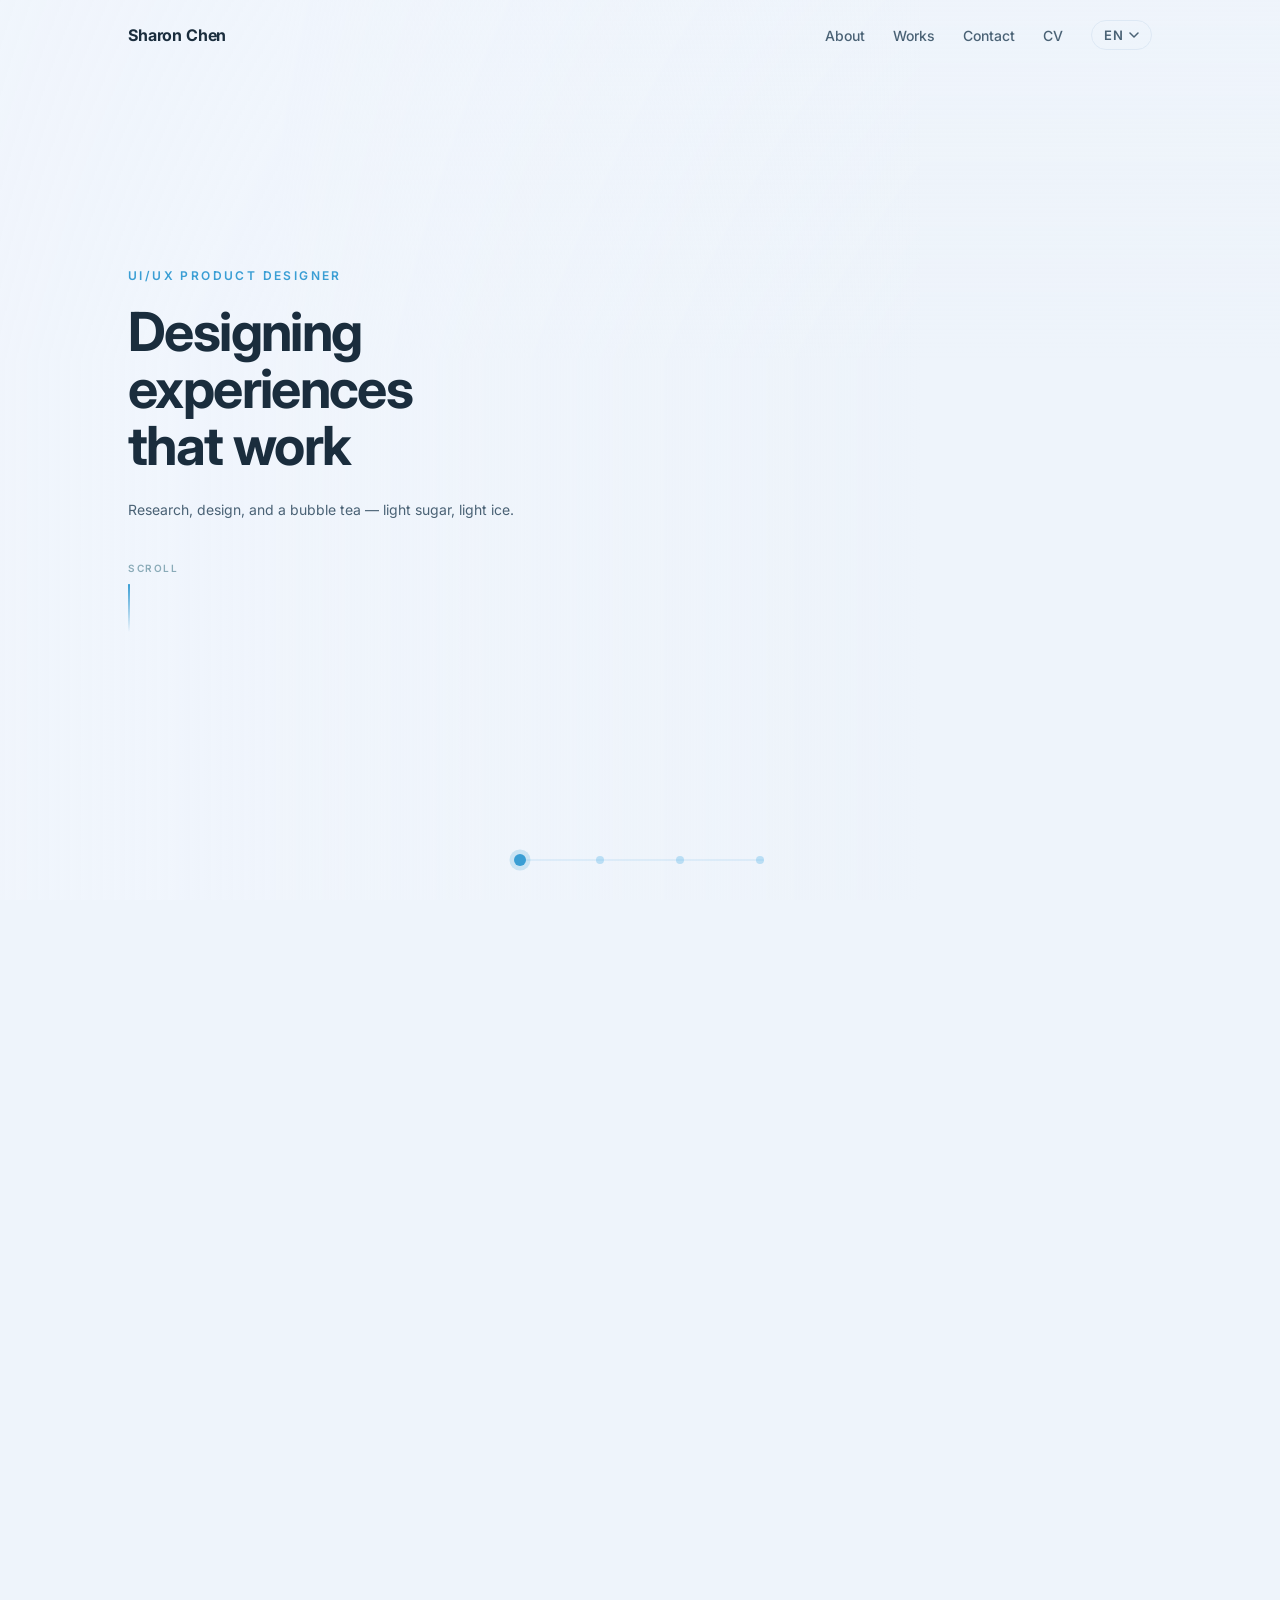
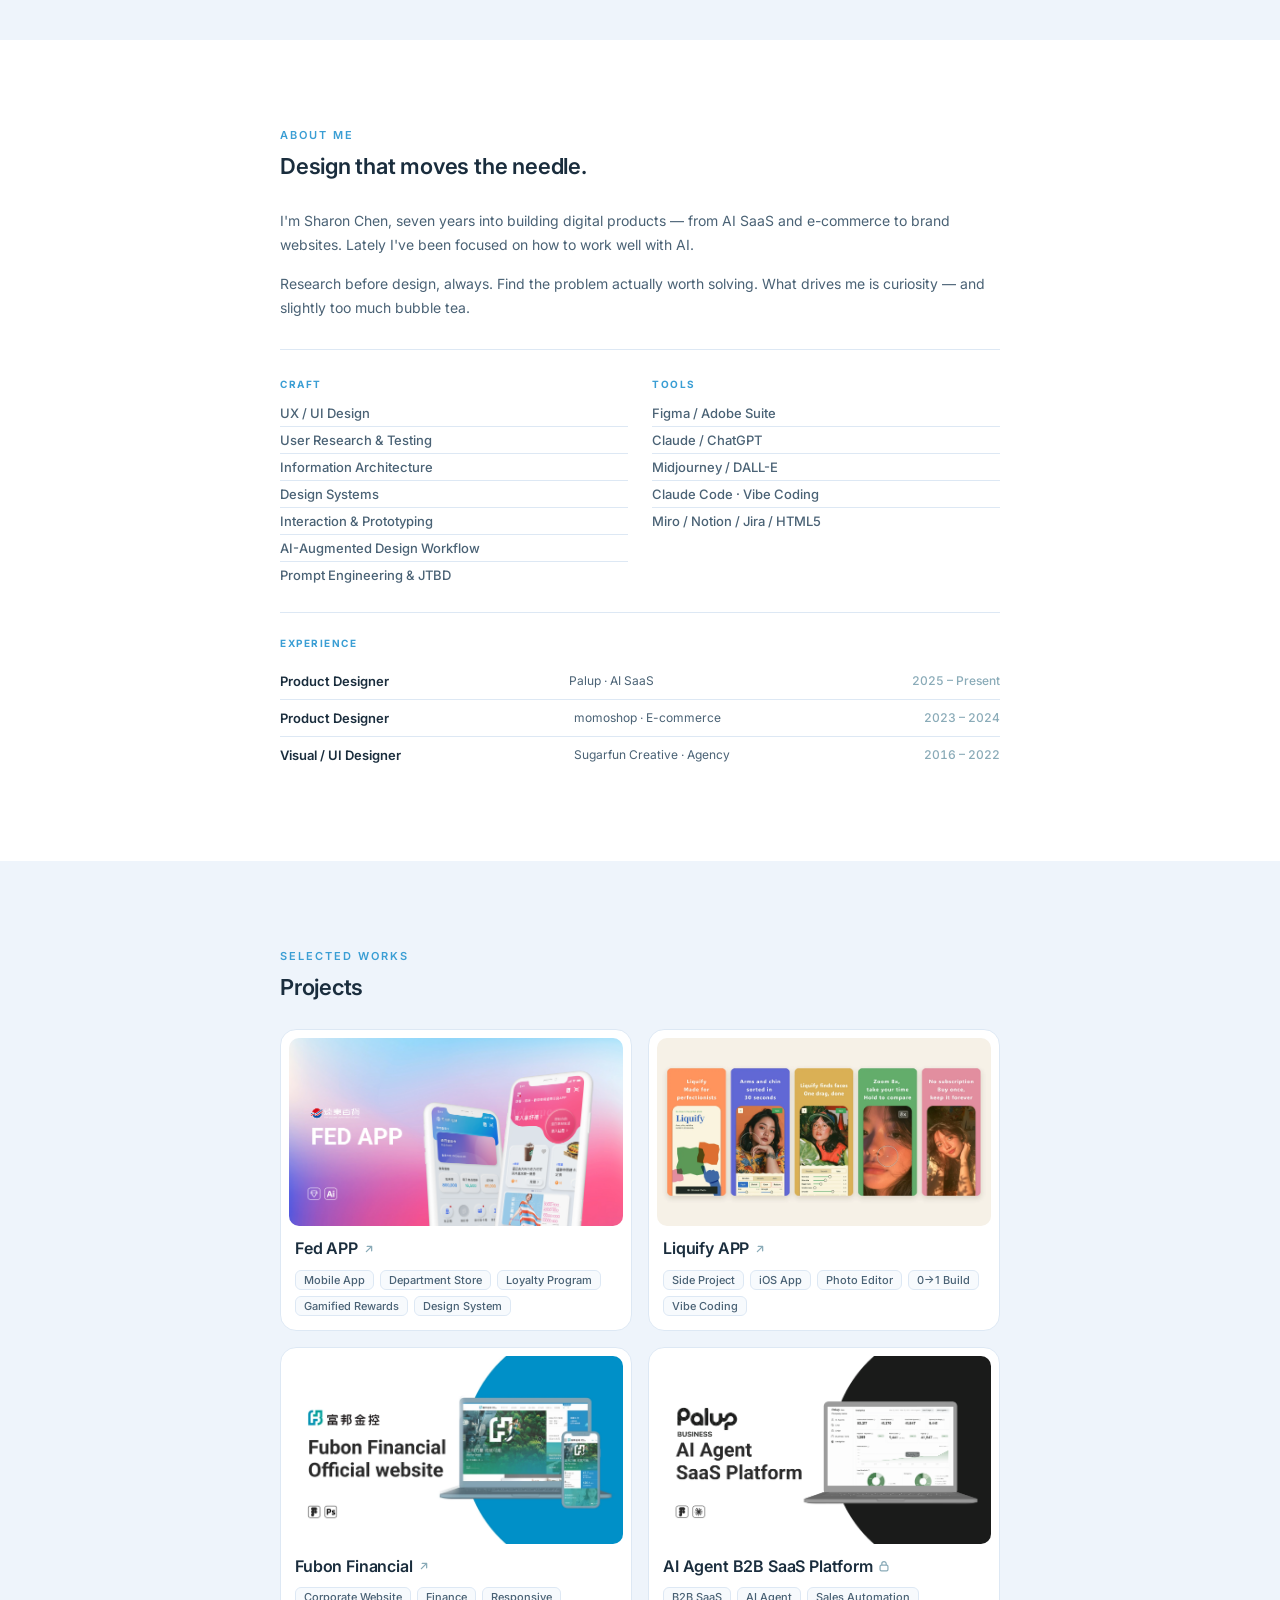
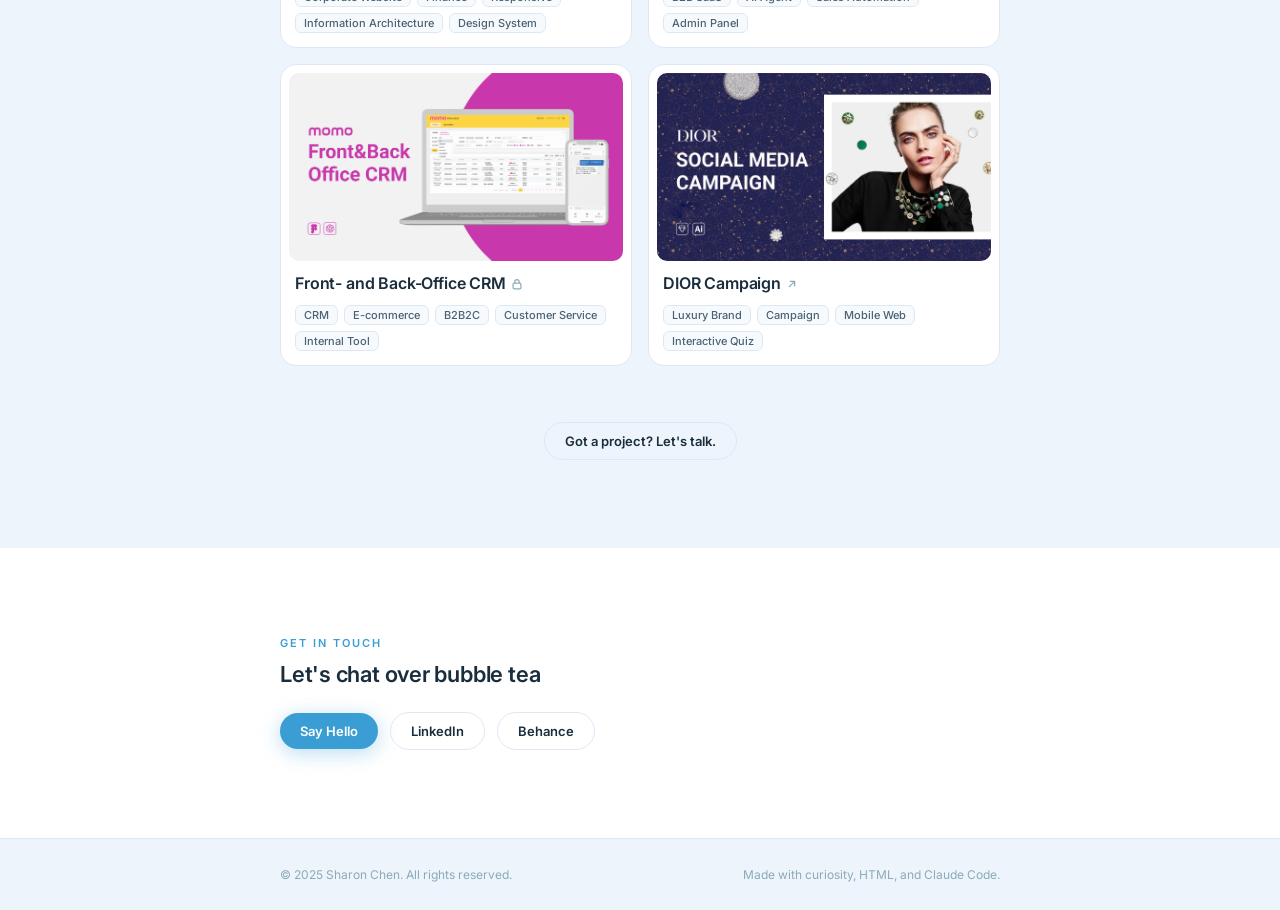
==== commit 0ad743e4: "Redesign trial: Fed/Liquify tag wording per Sharon (zh + matching en) Co-Authored-By: Claude Opus 5." ====
--- a/index.html
+++ b/index.html
@@ -240,11 +240,11 @@
               <svg class="work-card__arrow" viewBox="0 0 16 16" aria-hidden="true"><path d="M5 11 11 5M6 5h5v5" fill="none" stroke="currentColor" stroke-width="1.5" stroke-linecap="round" stroke-linejoin="round"/></svg>
             </div>
             <div class="work-card__meta">
-              <span class="tag" data-zh="行動 App">Mobile App</span>
-              <span class="tag" data-zh="零售">Retail</span>
+              <span class="tag" data-zh="App">Mobile App</span>
+              <span class="tag" data-zh="零售百貨">Department Store</span>
               <span class="tag" data-zh="會員集點">Loyalty Program</span>
-              <span class="tag" data-zh="遊戲化">Gamification</span>
-              <span class="tag" data-zh="設計系統">Design System</span>
+              <span class="tag" data-zh="遊戲賺點">Gamified Rewards</span>
+              <span class="tag">Design System</span>
             </div>
           </div>
         </article>
@@ -261,10 +261,10 @@
               <svg class="work-card__arrow" viewBox="0 0 16 16" aria-hidden="true"><path d="M5 11 11 5M6 5h5v5" fill="none" stroke="currentColor" stroke-width="1.5" stroke-linecap="round" stroke-linejoin="round"/></svg>
             </div>
             <div class="work-card__meta">
-              <span class="tag" data-zh="個人專案">Side Project</span>
+              <span class="tag">Side Project</span>
               <span class="tag">iOS App</span>
               <span class="tag" data-zh="修圖工具">Photo Editor</span>
-              <span class="tag" data-zh="從 0 到 1">0→1 Product</span>
+              <span class="tag" data-zh="0 到 1 建置">0→1 Build</span>
               <span class="tag">Vibe Coding</span>
             </div>
           </div>
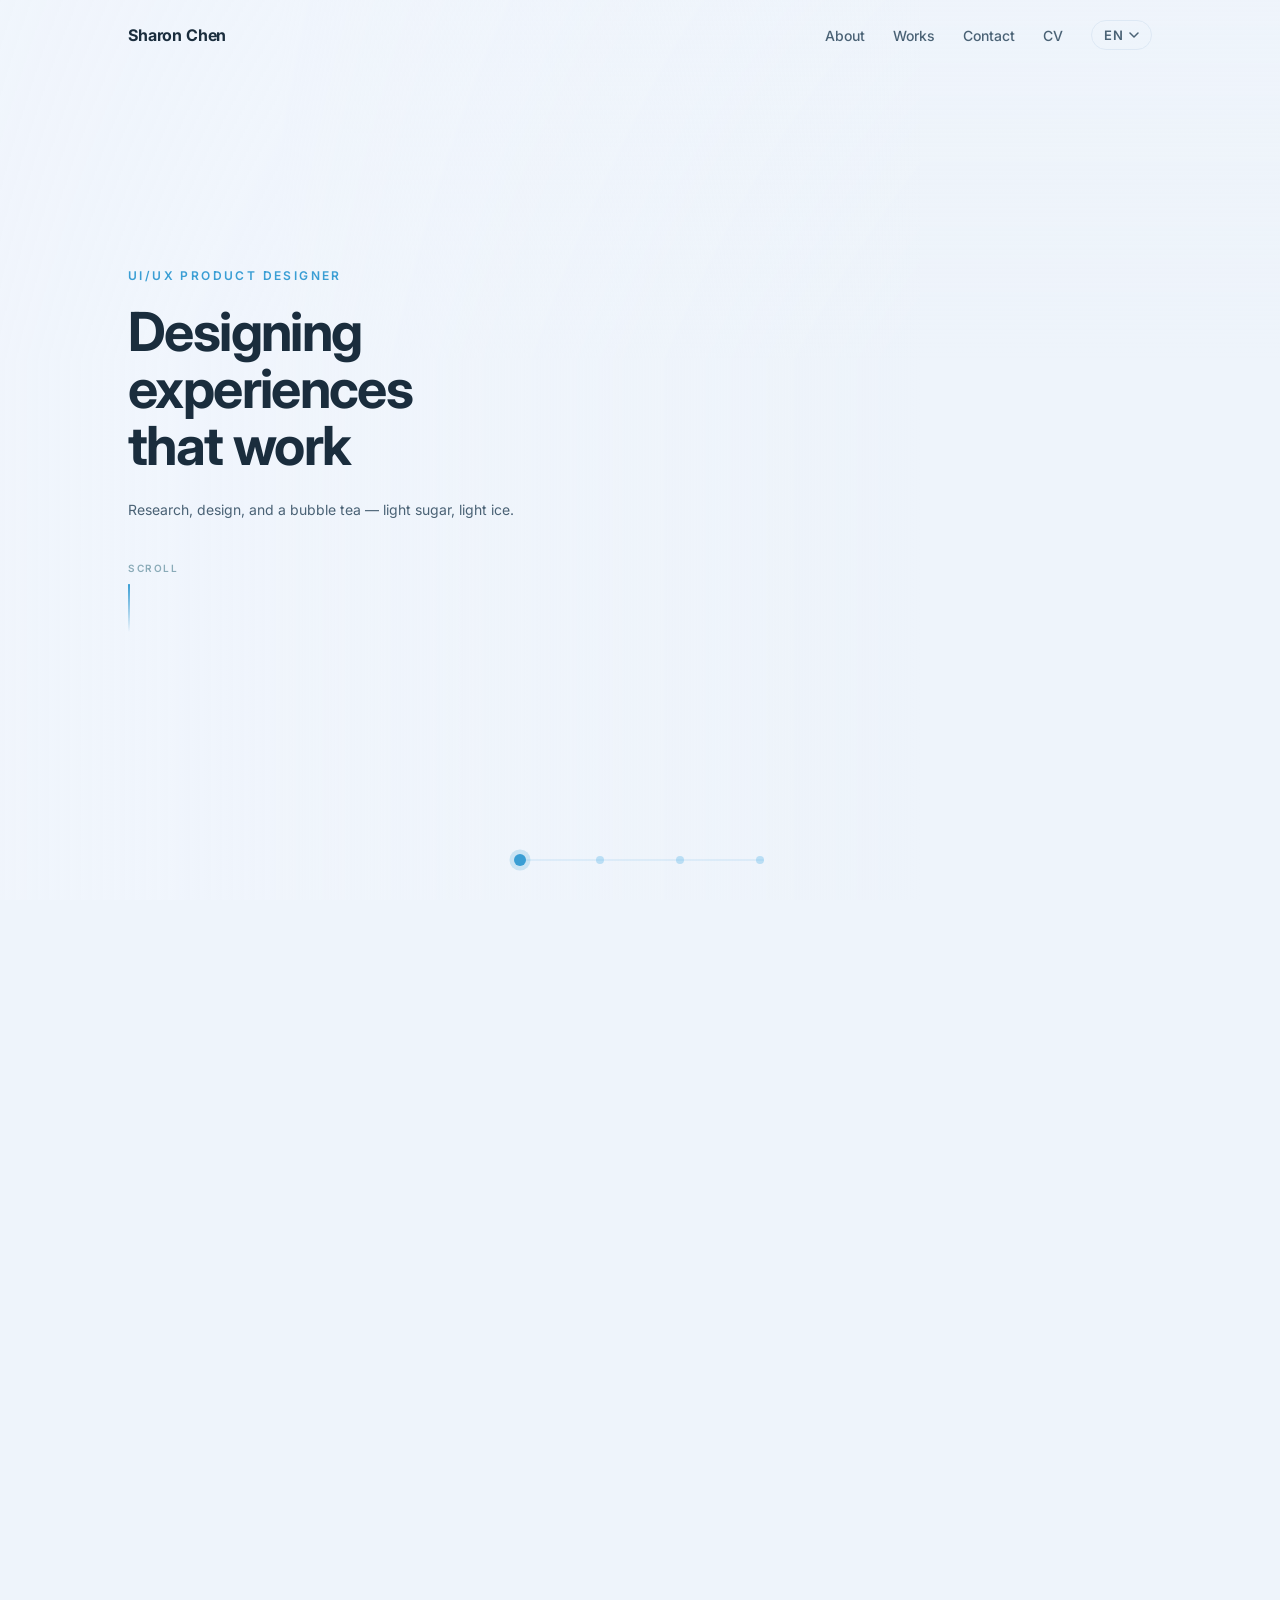
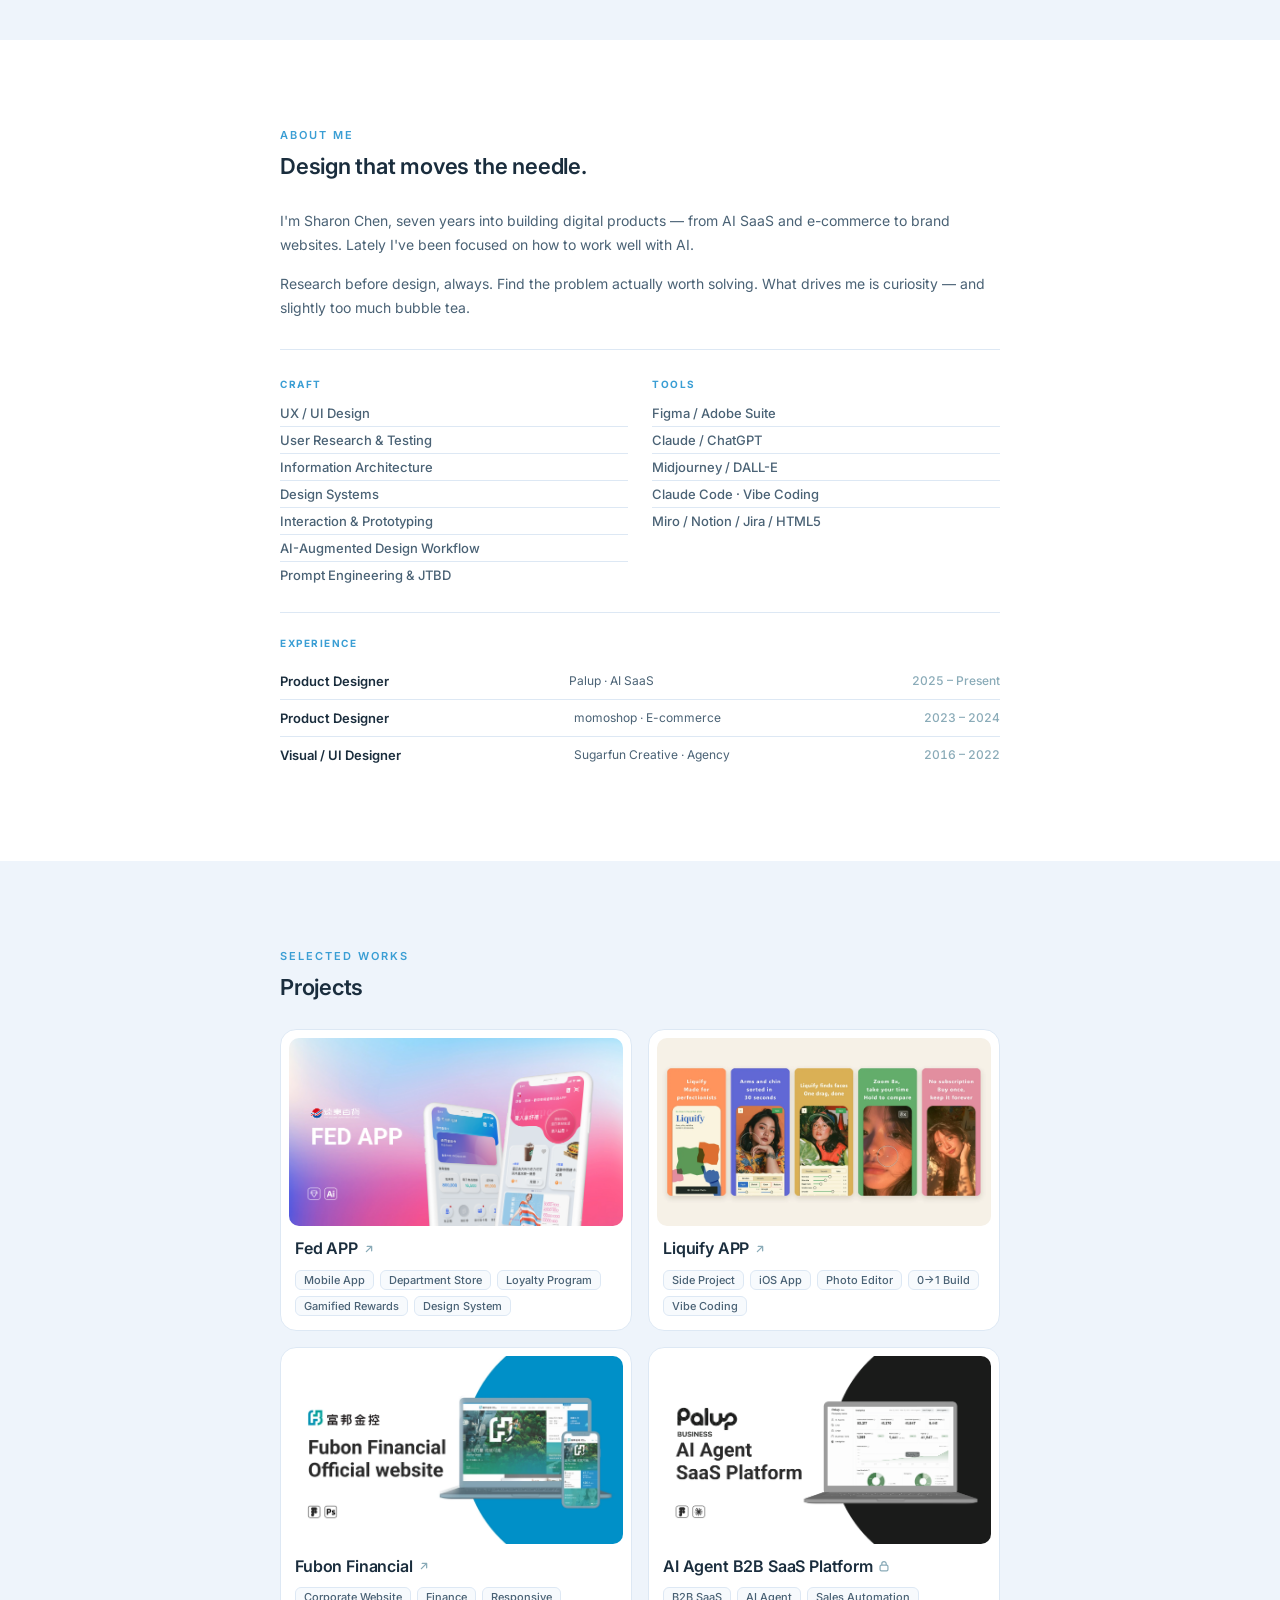
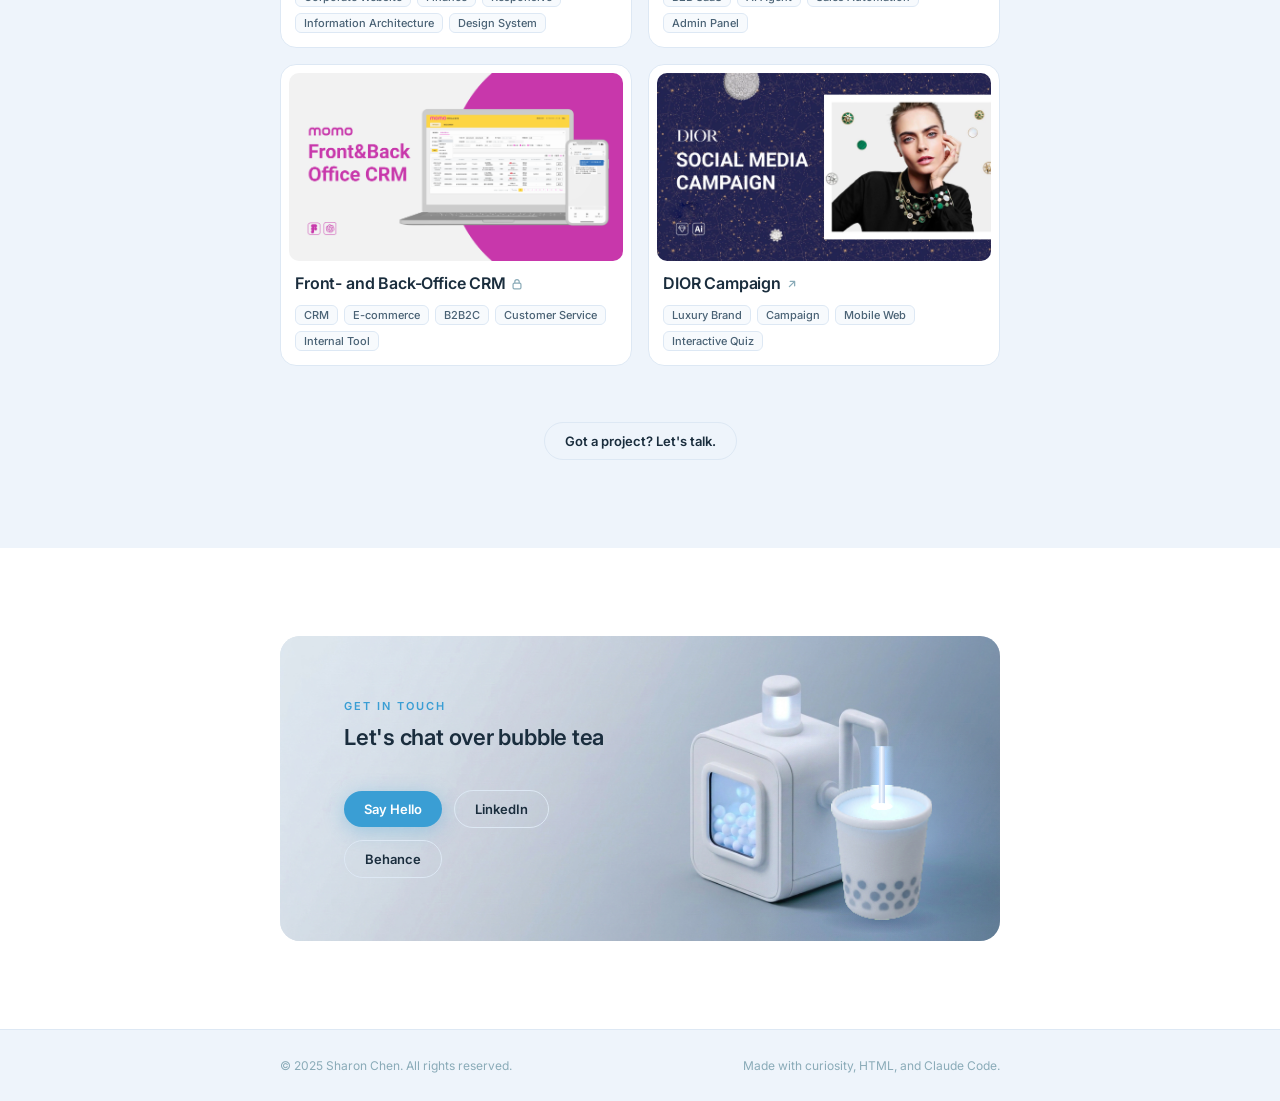
==== commit f044294f: "Redesign: boba-machine dither banner as the contact section Replace the plain contact block with an " ====
--- a/index.html
+++ b/index.html
@@ -375,13 +375,20 @@
   <!-- CONTACT -->
   <section class="contact section" id="contact">
     <div class="container">
-      <div class="contact__inner">
-        <p class="label" data-zh="聯絡我">Get In Touch</p>
-        <h2 class="section-title contact__title" data-zh="來個 bubble tea chat 吧">Let's chat over bubble tea</h2>
-        <div class="contact__links">
-          <a href="mailto:howluoeyes@gmail.com" class="btn btn--primary" data-zh="打聲招呼">Say Hello</a>
-          <a href="https://linkedin.com/in/sharon-YCH" class="btn btn--ghost" target="_blank" rel="noopener">LinkedIn</a>
-          <a href="https://www.behance.net/howluoeyesd200" class="btn btn--ghost" target="_blank" rel="noopener">Behance</a>
+      <div class="contact__banner">
+        <div class="contact__overlay">
+          <p class="label" data-zh="聯絡我">Get In Touch</p>
+          <h2 class="section-title contact__title" data-zh="來個 bubble tea chat 吧">Let's chat over bubble tea</h2>
+          <div class="contact__links">
+            <a href="mailto:howluoeyes@gmail.com" class="btn btn--primary" data-zh="打聲招呼">Say Hello</a>
+            <a href="https://linkedin.com/in/sharon-YCH" class="btn btn--ghost" target="_blank" rel="noopener">LinkedIn</a>
+            <a href="https://www.behance.net/howluoeyesd200" class="btn btn--ghost" target="_blank" rel="noopener">Behance</a>
+          </div>
+        </div>
+        <div class="contact__stage" id="bobaBanner">
+          <img id="bobaSrc" class="boba__src" src="assets/img/boba/boba-machine-bg2.jpg" alt="" />
+          <canvas id="bobaCanvas" class="boba__canvas"></canvas>
+          <div class="hotspot" id="bobaHotspot" aria-hidden="true"></div>
         </div>
       </div>
     </div>
@@ -397,5 +404,6 @@
 
   <script src="assets/js/main.js"></script>
   <script src="assets/js/i18n.js"></script>
+  <script src="assets/js/boba-banner.js"></script>
 </body>
 </html>
--- a/assets/css/style.css
+++ b/assets/css/style.css
@@ -1086,6 +1086,58 @@
   gap: 12px;
   flex-wrap: wrap;
   align-items: center;
+}
+
+/* Contact — boba machine dither banner */
+.contact__banner {
+  position: relative;
+  width: 100%;
+  aspect-ratio: 1584 / 672;
+  border-radius: 20px;
+  overflow: hidden;
+  background: #dfe5ec;
+  isolation: isolate;
+}
+.contact__stage { position: absolute; inset: 0; }
+.boba__src { position: absolute; inset: 0; width: 100%; height: 100%; opacity: 0; pointer-events: none; }
+.boba__canvas { position: absolute; inset: 0; width: 100%; height: 100%; display: block; }
+.contact__stage .hotspot { position: absolute; cursor: pointer; z-index: 1; }
+.contact__overlay {
+  position: absolute;
+  inset: 0;
+  z-index: 2;
+  display: flex;
+  flex-direction: column;
+  justify-content: center;
+  max-width: 60%;
+  padding: clamp(28px, 5vw, 64px);
+  pointer-events: none;
+}
+.contact__overlay .contact__title { margin-bottom: clamp(18px, 3vw, 40px); }
+.contact__overlay .contact__links { pointer-events: auto; }
+
+@media (max-width: 600px) {
+  .contact__banner {
+    aspect-ratio: auto;
+    display: flex;
+    flex-direction: column;
+    gap: 22px;
+    padding: 28px 22px;
+  }
+  .contact__overlay {
+    position: static;
+    inset: auto;
+    max-width: 100%;
+    padding: 0;
+  }
+  .contact__stage {
+    position: relative;
+    inset: auto;
+    width: 100%;
+    aspect-ratio: 1584 / 672;
+    border-radius: 14px;
+    overflow: hidden;
+  }
 }
 
 /* ============================
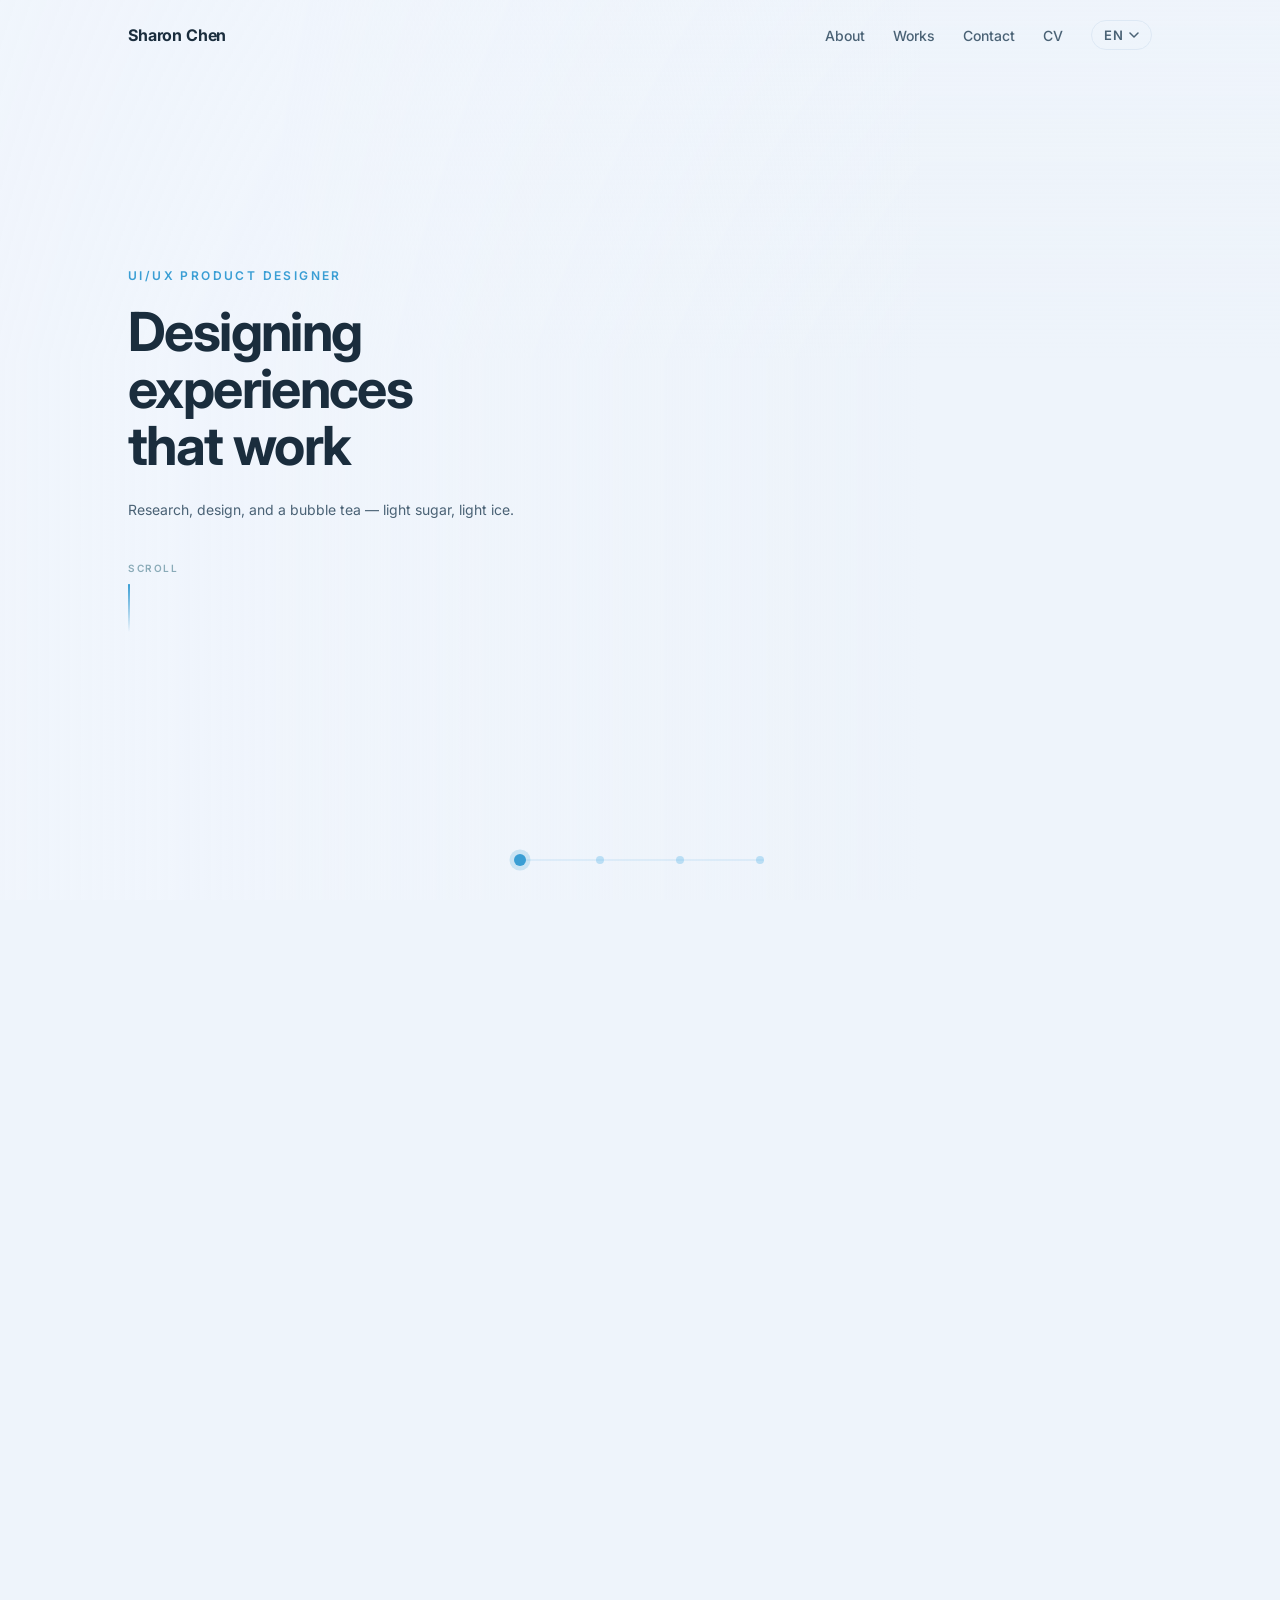
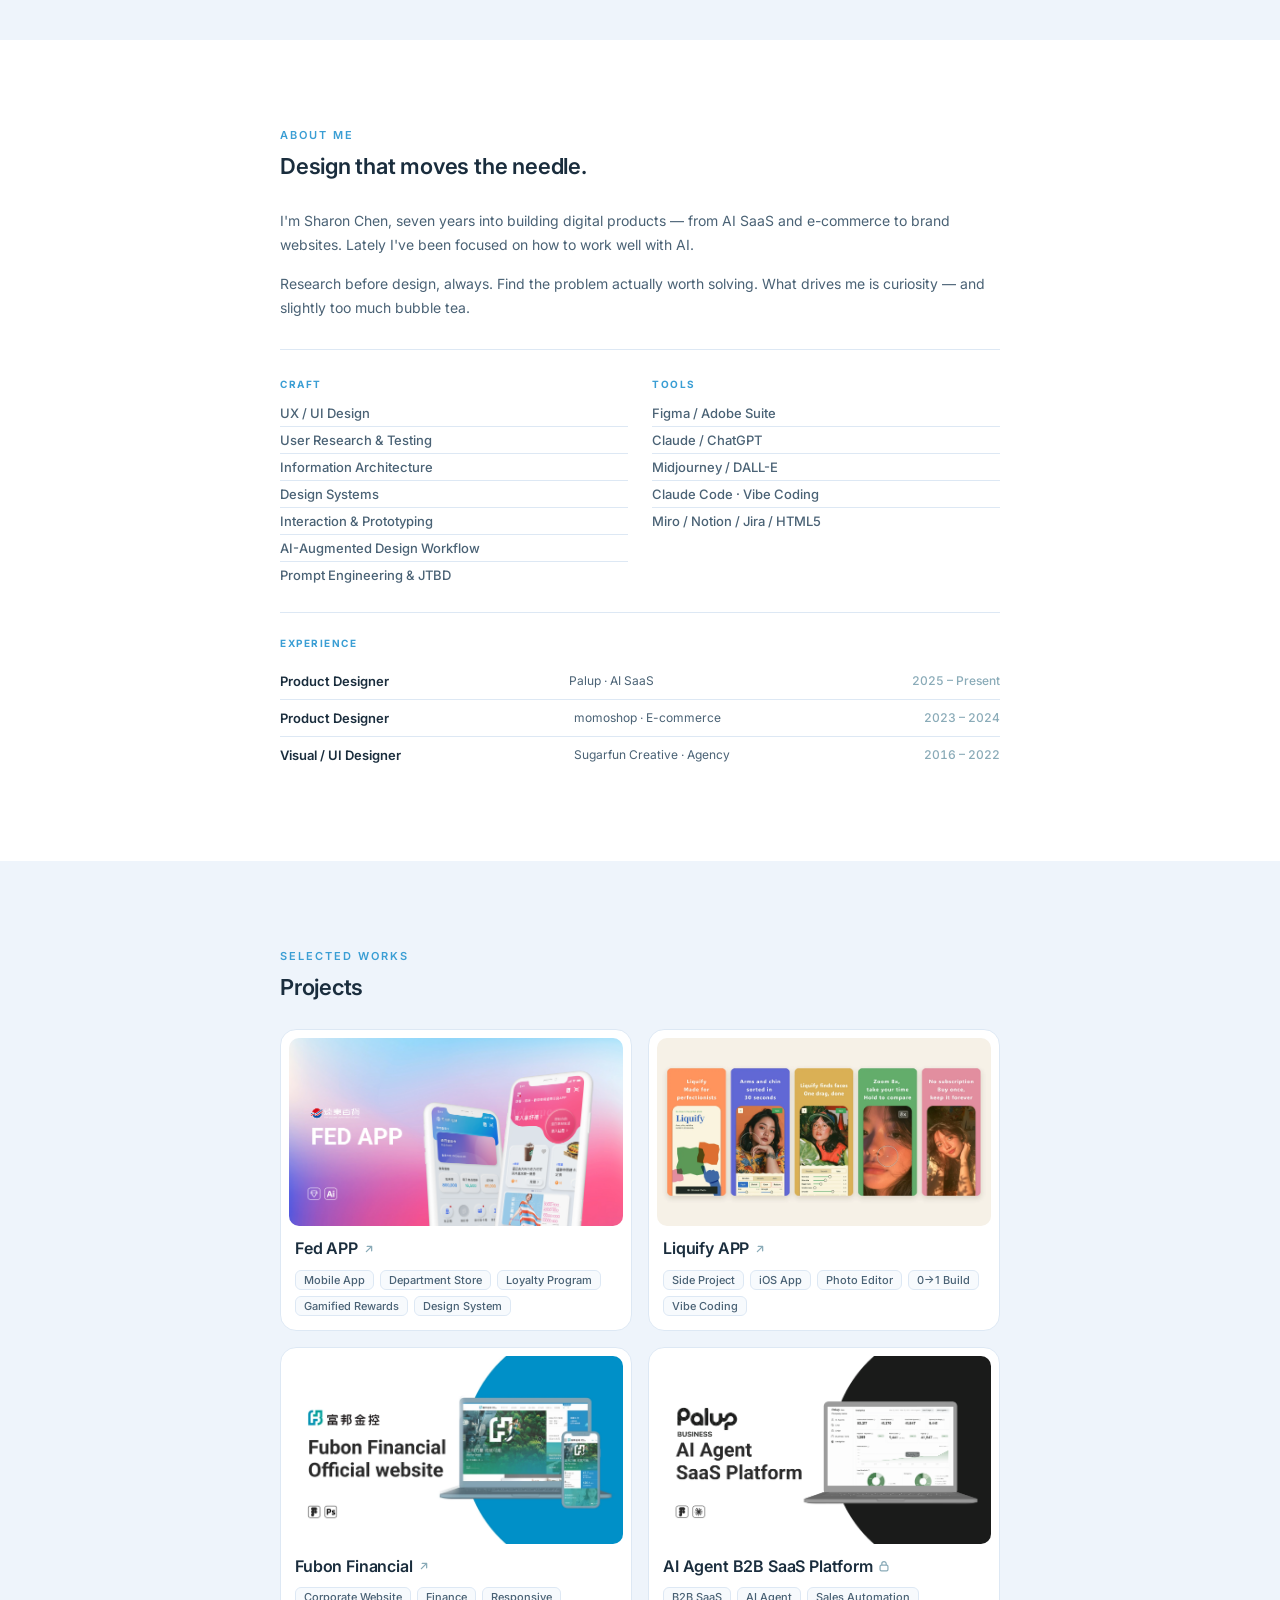
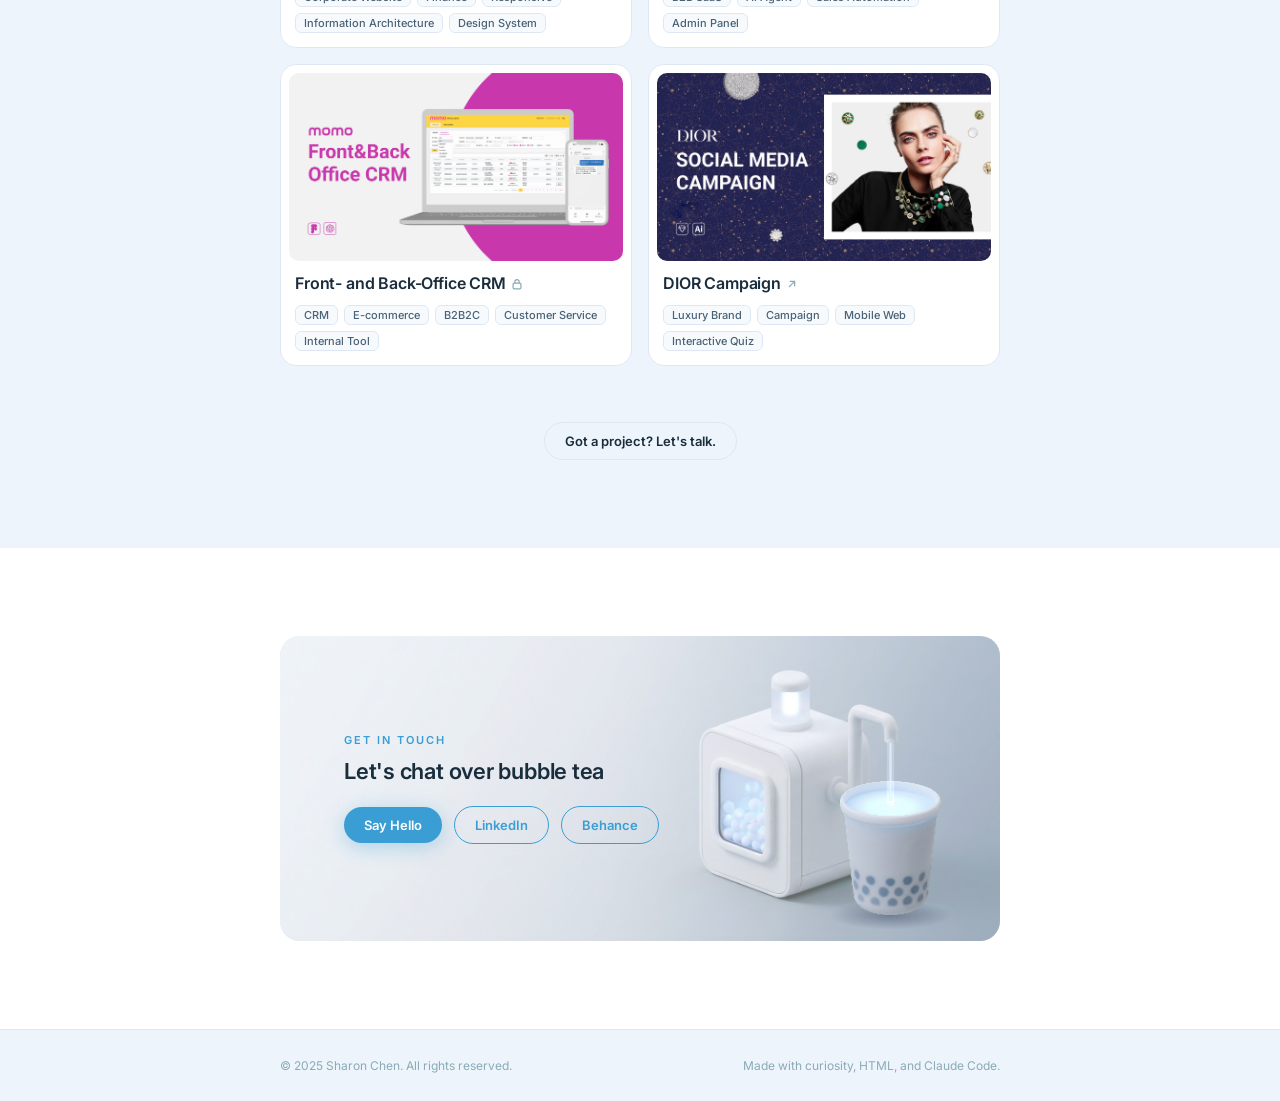
==== commit 1499c319: "Remove Liquify hover video; keep the static App Store cover Co-Authored-By: Claude Opus 4.8 <noreply" ====
--- a/index.html
+++ b/index.html
@@ -253,7 +253,6 @@
         <article class="work-card" data-index="02">
           <a href="https://apps.apple.com/app/id6812683646" class="work-card__img-wrap" target="_blank" rel="noopener" style="display:block;">
             <img class="work-card__img" src="assets/img/liquify/cover.webp" data-src-zh="assets/img/liquify/cover-zh.webp" alt="Liquify APP — App Store screenshots" loading="lazy" />
-            <video class="work-card__video" data-src="assets/video/liquify-cover.mp4" poster="assets/video/liquify-cover-poster.webp" muted loop playsinline preload="none" aria-hidden="true"></video>
           </a>
           <div class="work-card__body">
             <div class="work-card__head">
--- a/assets/css/style.css
+++ b/assets/css/style.css
@@ -1113,31 +1113,20 @@
   padding: clamp(28px, 5vw, 64px);
   pointer-events: none;
 }
-.contact__overlay .contact__title { margin-bottom: clamp(18px, 3vw, 40px); }
-.contact__overlay .contact__links { pointer-events: auto; }
+.contact__overlay .contact__title { margin-bottom: clamp(14px, 1.6vw, 22px); }
+.contact__overlay .contact__links { pointer-events: auto; flex-wrap: nowrap; }
+.contact__overlay .contact__links .btn { flex: 0 0 auto; white-space: nowrap; }
+.contact__overlay .btn--ghost { border-color: var(--blue-mid); color: var(--blue-mid); }
+.contact__overlay .btn--ghost:hover { border-color: var(--blue-dark, var(--blue-mid)); color: var(--blue-dark, var(--blue-mid)); }
 
 @media (max-width: 600px) {
-  .contact__banner {
-    aspect-ratio: auto;
-    display: flex;
-    flex-direction: column;
-    gap: 22px;
-    padding: 28px 22px;
-  }
+  .contact__banner { aspect-ratio: 3 / 4; }
   .contact__overlay {
-    position: static;
-    inset: auto;
     max-width: 100%;
-    padding: 0;
-  }
-  .contact__stage {
-    position: relative;
-    inset: auto;
-    width: 100%;
-    aspect-ratio: 1584 / 672;
-    border-radius: 14px;
-    overflow: hidden;
-  }
+    justify-content: flex-start;
+    padding: 34px 26px;
+  }
+  .contact__overlay .contact__links { flex-direction: column; align-items: stretch; }
 }
 
 /* ============================
